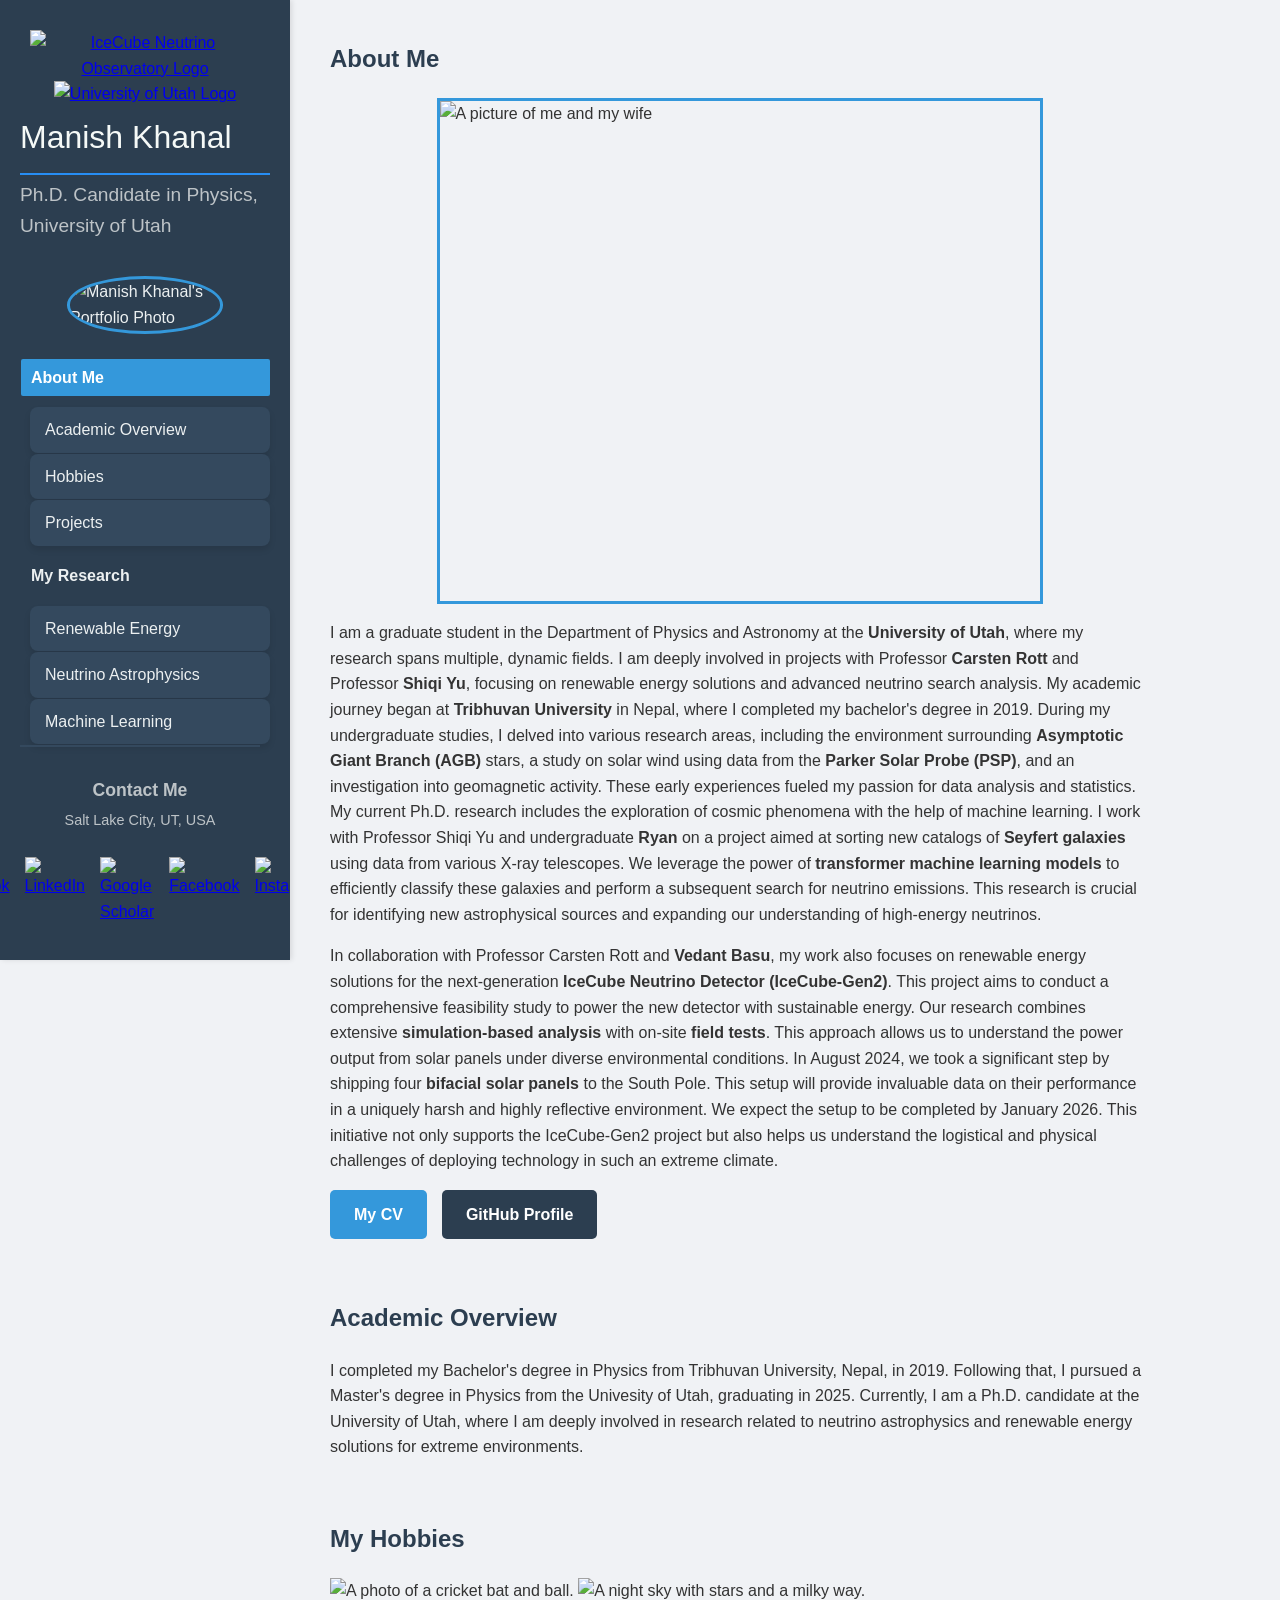
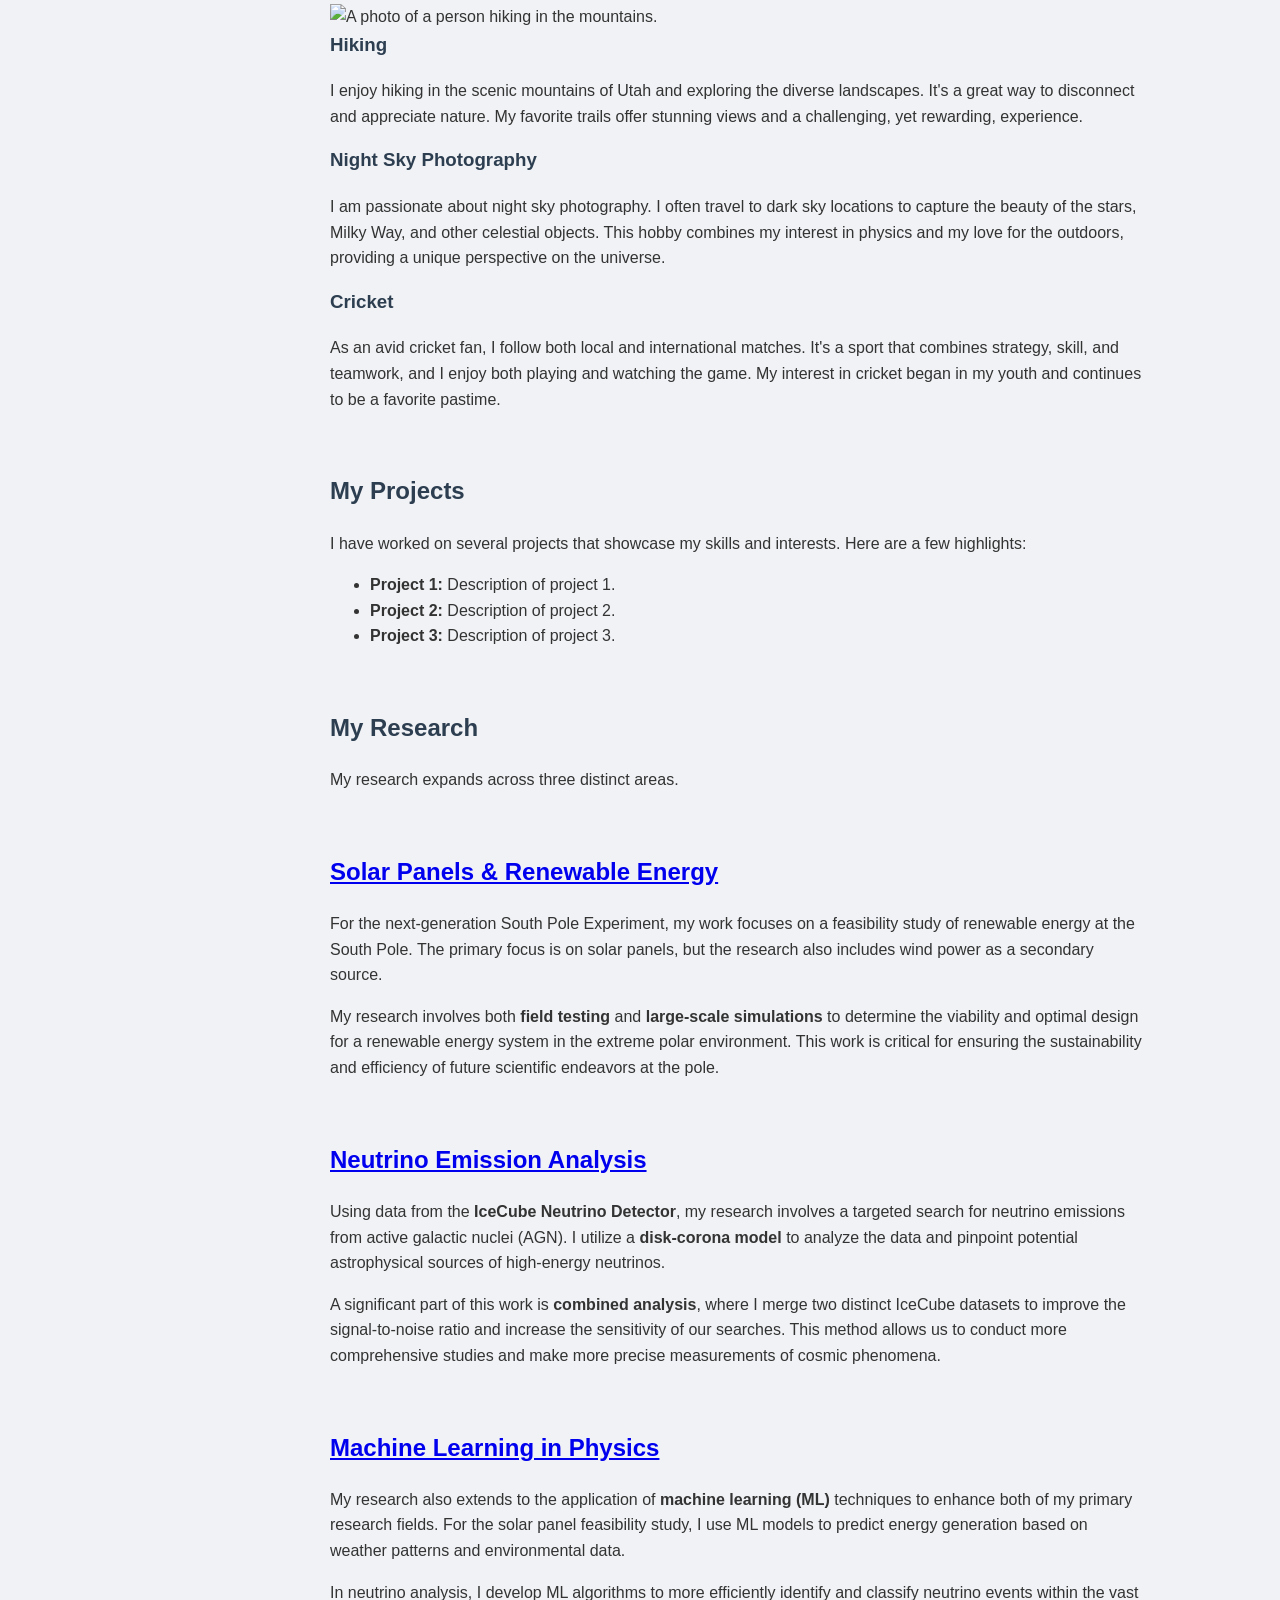
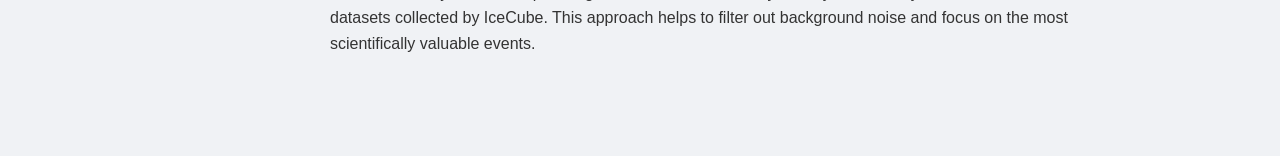
==== index.html @ 44b5decf "new changes with the layout" ====
<!DOCTYPE html>
<html lang="en">
<head>
    <meta charset="UTF-8">
    <meta name="viewport" content="width=device-width, initial-scale=1.0">
    <title>Manish Khanal Bio</title>
    <link rel="stylesheet" href="style.css">
</head>
<body>
    

    <!-- <div class="main-container"> -->
    <div class="main-container">


        <div class="nav-sidebar">
            <header class="logo-header">
                <a href="https://www.icecube.wisc.edu" target="_blank">
                    <img src="images/icecube_logo.jpg" alt="IceCube Neutrino Observatory Logo" class="logo">
                </a>
                <a href="https://physics.utah.edu" target="_blank">
                    <img src="images/uofu_logo.png" alt="University of Utah Logo" class="logo">
                </a>
            </header>
            <h1 class="nav-title">Manish Khanal</h1>

            <p class="nav-subtitle">Ph.D. Candidate in Physics, University of Utah</p>
            <img src="images/portfolio.jpeg" alt="Manish Khanal's Portfolio Photo" class="portfolio-photo">

            <a href="#about" class="nav-link">About Me</a>
            <ul class="nav-links-list">
                <li><a href="#academic-overview" class="sub-nav-link">Academic Overview</a></li>
                <li><a href="#hobbies" class="sub-nav-link">Hobbies</a></li>
                <li><a href="#projects" class="sub-nav-link">Projects</a></li>
            </ul>
            <a href="#research" class="nav-link">My Research</a>
        
            <ul class="nav-links-list">
                <li><a href="#solar-panels" class="sub-nav-link">Renewable Energy</a></li>
                <li><a href="#neutrino-analysis" class="sub-nav-link">Neutrino Astrophysics</a></li>
                <li><a href="#machine-learning" class="sub-nav-link">Machine Learning</a></li>
            </ul>
        
            <div class="contact-section">
                <h4>Contact Me</h4>
                <p class ="location-text"> Salt Lake City, UT, USA</p>
                <div class="contact-logos">
                    <a href="mailto:manish.khanal@utah.edu" target="_blank"><img src="images/outlook.png" alt="Outlook"></a>
                    <a href="https://www.linkedin.com/in/manish-khanal-b18b06b3/" target="_blank"><img src="images/linkedin.png" alt="LinkedIn"></a>
                    <a href="https://scholar.google.com/citations?user=y7E-qp8AAAAJ&hl=en&oi=ao" target="_blank"><img src="images/google_scholar.png" alt="Google Scholar"></a>
                    <a href="https://www.facebook.com/khanal.manish13" target="_blank"><img src="images/facebook.png" alt="Facebook"></a>
                    <a href="https://www.instagram.com/khanal_manish/" target="_blank"><img src="images/instagram.png" alt="Instagram"></a>
                </div>
            </div>
        </div>
        <div class="content-area">

            <section id="about" class="content-section">
                <h2>About Me</h2>
                <div class="about-me-content">
                    <img src="images/us.jpg" alt="A picture of me and my wife" class="profile-pic">
                    <div class="about-text">
                        <div class="about-text">
                            <p>I am a graduate student in the Department of Physics and Astronomy at the <strong>University of Utah</strong>, 
                                where my research spans multiple, dynamic fields. I am deeply involved in projects with Professor <strong>Carsten Rott</strong> and 
                                Professor <strong>Shiqi Yu</strong>, focusing on renewable energy solutions and advanced neutrino search analysis. My academic journey 
                                began at <strong>Tribhuvan University</strong> in Nepal, where I completed my bachelor's degree in 2019. During my undergraduate studies, 
                                I delved into various research areas, including the environment surrounding <strong>Asymptotic Giant Branch (AGB)</strong> stars, a study 
                                on solar wind using data from the <strong>Parker Solar Probe (PSP)</strong>, and an investigation into geomagnetic activity. 
                                These early experiences fueled my passion for data analysis and statistics. My current Ph.D. research includes the exploration of cosmic 
                                phenomena with the help of machine learning. I work with Professor Shiqi Yu and undergraduate <strong>Ryan</strong> on a project aimed 
                                at sorting new catalogs of <strong>Seyfert galaxies</strong> using data from various X-ray telescopes. We leverage the power of <strong>transformer 
                                machine learning models</strong> to efficiently classify these galaxies and perform a subsequent search for neutrino emissions. This research is crucial 
                                for identifying new astrophysical sources and expanding our understanding of high-energy neutrinos.</p>
                            <p>In collaboration with Professor Carsten Rott and <strong>Vedant Basu</strong>, my work also focuses on renewable energy solutions for the next-generation 
                                <strong>IceCube Neutrino Detector (IceCube-Gen2)</strong>. This project aims to conduct a comprehensive feasibility study to power the new detector with 
                                sustainable energy. Our research combines extensive <strong>simulation-based analysis</strong> with on-site <strong>field tests</strong>. This approach 
                                allows us to understand the power output from solar panels under diverse environmental conditions. In August 2024, we took a significant step by shipping 
                                four <strong>bifacial solar panels</strong> to the South Pole. This setup will provide invaluable data on their performance in a uniquely harsh and highly 
                                reflective environment. We expect the setup to be completed by January 2026. This initiative not only supports the IceCube-Gen2 project but also helps us 
                                understand the logistical and physical challenges of deploying technology in such an extreme climate.</p>
                        <div class="about-links">
                            <a href="documents/cv.pdf" target="_blank" class="cv-link"> My CV</a>
                            <a href="https://github.com/Manish-Khanalv1" class="github-link">GitHub Profile</a>
                        </div>
                    </div>
                </div>

            
            </section>
            
            <section id="academic-overview" class="content-section">
                <h2>Academic Overview</h2>
                <p>I completed my Bachelor's degree in Physics from Tribhuvan University, Nepal, in 2019. 
                    Following that, I pursued a Master's degree in Physics from the Univesity of Utah, graduating in 2025. 
                    Currently, I am a Ph.D. candidate at the University of Utah, where I am deeply involved in research related 
                    to neutrino astrophysics and renewable energy solutions for extreme environments.</p>
            </section>
            <section id="hobbies" class="content-section">
                <h2>My Hobbies</h2>
                <div class="research-gallery">
                    <img src="images/cricket.jpeg" alt="A photo of a cricket bat and ball." class="gallery-photo">
                    <img src="images/nightsky.jpeg" alt="A night sky with stars and a milky way." class="gallery-photo">
                    <img src="images/hiking.jpeg" alt="A photo of a person hiking in the mountains." class="gallery-photo">
                </div>
                
                <h3>Hiking</h3>
                <p>I enjoy hiking in the scenic mountains of Utah and exploring the diverse landscapes. It's a great way to disconnect and appreciate nature. My favorite trails offer stunning views and a challenging, yet rewarding, experience.</p>
                
                <h3>Night Sky Photography</h3>
                <p>I am passionate about night sky photography. I often travel to dark sky locations to capture the beauty of the stars, Milky Way, and other celestial objects. This hobby combines my interest in physics and my love for the outdoors, providing a unique perspective on the universe.</p>
                
                <h3>Cricket</h3>
                <p>As an avid cricket fan, I follow both local and international matches. It's a sport that combines strategy, skill, and teamwork, and I enjoy both playing and watching the game. My interest in cricket began in my youth and continues to be a favorite pastime.</p>
            </section>
            
            <section id="projects" class="content-section">
                <h2>My Projects</h2>
                <p>I have worked on several projects that showcase my skills and interests. Here are a few highlights:</p>
                <ul>
                    <li><strong>Project 1:</strong> Description of project 1.</li>
                    <li><strong>Project 2:</strong> Description of project 2.</li>
                    <li><strong>Project 3:</strong> Description of project 3.</li>
                </ul>
            </section>
            
            <section id="research" class="content-section">
                <h2>My Research</h2>
                <p>My research expands across three distinct areas.</p>
            </section>

            <section id="solar-panels" class="content-section">
                <h2><a href="solar_panels.html#solar-panels">Solar Panels & Renewable Energy</a></h2>
                <p>For the next-generation South Pole Experiment, my work focuses on a feasibility study of renewable energy at the South Pole. 
                   The primary focus is on solar panels, but the research also includes wind power as a secondary source.</p>
                <p>My research involves both <strong>field testing</strong> and <strong>large-scale simulations</strong> to determine the viability 
                    and optimal design for a renewable energy system in the extreme polar environment. This work is critical for 
                    ensuring the sustainability and efficiency of future scientific endeavors at the pole.</p>
            </section>

            <section id="neutrino-analysis" class="content-section">
                <h2><a href="neutrino_emission.html#neutrino-analysis">Neutrino Emission Analysis</a></h2>
                <p>Using data from the <strong>IceCube Neutrino Detector</strong>, my research involves a targeted search for neutrino emissions 
                    from active galactic nuclei (AGN). I utilize a <strong>disk-corona model</strong> to analyze the data and pinpoint potential astrophysical 
                    sources of high-energy neutrinos.</p>
                <p>A significant part of this work is <strong>combined analysis</strong>, where I merge two distinct IceCube datasets to improve the signal-to-noise 
                    ratio and increase the sensitivity of our searches. This method allows us to conduct more comprehensive studies and make more precise 
                    measurements of cosmic phenomena.</p>
            </section>

            <section id="machine-learning" class="content-section">
                <h2><a href="machine_learning.html#machine-learning">Machine Learning in Physics</a></h2>
                <p>My research also extends to the application of <strong>machine learning (ML)</strong> techniques to enhance both of my primary research fields. 
                    For the solar panel feasibility study, I use ML models to predict energy generation based on weather patterns and environmental data.</p>
                <p>In neutrino analysis, I develop ML algorithms to more efficiently identify and classify neutrino events within the vast datasets collected by IceCube. 
                    This approach helps to filter out background noise and focus on the most scientifically valuable events.</p>
            </section>
            
        </div>
    </div>

    <script src="script.js"></script>

</body>
</html>
---- style.css ----
body {
    font-family: 'Segoe UI', Tahoma, Geneva, Verdana, sans-serif;
    margin: 0;
    background-color: #f0f2f5; /* A light grey background */
    color: #333;
    line-height: 1.6;
}

/* Main Container for the Flexbox Layout */
.main-container {
    display: flex;
    min-height: 100vh;
}

/* Left Navigation Sidebar */
.nav-sidebar {
    width: 250px;
    background-color: #2c3e50;
    color: #ecf0f1;
    padding: 30px 20px;
    box-shadow: 2px 0 5px rgba(0, 0, 0, 0.1);
    display: flex;
    flex-direction: column;
    position: fixed;
    height: 100vh;
    z-index: 100;
    overflow-y: auto;
}

.nav-title {
    font-size: 2em;
    font-weight: 300;
    margin-bottom: 5px;
    color:#f5f9f7;
    border-bottom: 2px solid #278ef5;
    padding-bottom: 10px;
}

.nav-subtitle {
    font-size: 1.2em;
    font-weight: 300;
    color: #bdc3c7;
    margin-top: 0;
    margin-bottom: 20px;
}

.nav-link, .sub-nav-link {
    color: #ecf0f1;
    text-decoration: none;
    padding: 6px 10px;
    margin-bottom: 0px;
    border-radius: 2px;
    transition: background-color 0.3s ease, color 0.3s ease;
    /* font-size:1.5em; */
}

.nav-link:hover, .sub-nav-link:hover {
    background-color: #34495e;
}

.nav-link {
    font-size: 1em;
    padding:6px 10px;
    margin-top: 10px;
    margin-left:1px;
    font-weight: bold;
}

.sub-nav-link {
    margin-top: 1px;
    margin-left: 10px;
    padding: 6px 10px;
    font-size: 0.9em;
}

/* Main Content Area */
.content-area {
    margin-left: 290px; /* Aligned with sidebar width (250px + 40px padding) */
    flex-grow: 1;
    padding: 40px;
    box-sizing: border-box;
}

/* Sections Styling */
.content-section {
    width: 90%;    margin-bottom: 60px; /* added spacing between sections */}

.hidden {
    display: none;
}

.active {
    display: block;
}

/* Specific Element Styling */
h1, h2, h3 {
    color: #2c3e50;
    margin-top: 0;
}

p {
    margin-bottom: 1em;
}

.back-to-research {
    display: inline-block;
    margin-bottom: 20px;
    color: #3498db;
    text-decoration: none;
    font-weight: bold;
}

.back-to-research:hover {
    color: #2980b9;
}

/* New styling for the research links list */
.nav-links-list {
    list-style-type: none; /* Removes bullet points */
    padding: 0;
    margin: 10px 0 0 0;
}

.nav-links-list li {
    margin-bottom: 1px;
}

.nav-links-list li a {
    display: block; /* Makes the entire link a clickable block */
    background-color: #34495e;
    color: #ecf0f1;
    text-decoration: none;
    padding: 10px 15px;
    border-radius: 8px;
    font-size: 1em; /* Increased font size */
    transition: transform 0.3s ease, background-color 0.3s ease;
    box-shadow: 0 4px 6px rgba(0, 0, 0, 0.1);
}

.nav-links-list li a:hover {
    background-color: #3498db;
    transform: translateY(-3px); /* Subtle animation on hover */
    box-shadow: 0 6px 12px rgba(0, 0, 0, 0.15);
}

/* Styling for the About Me links container */
.about-links {
    margin-top: 10px;
    display: flex;
    gap: 15px; /* Adds space between the buttons */
}

/* Base styling for the buttons */
.cv-link,
.github-link {
    display: inline-block;
    padding: 12px 24px;
    text-decoration: none;
    font-weight: bold;
    border-radius: 5px;
    transition: background-color 0.3s ease, transform 0.3s ease;
}

/* Specific button colors and hover effects */
.cv-link {
    background-color: #3498db; /* A nice blue color */
    color: #fff;
}

.cv-link:hover {
    background-color: #2980b9;
    transform: translateY(-2px);
}

.github-link {
    background-color: #2c3e50; /* A dark grey color */
    color: #fff;
}

.github-link:hover {
    background-color: #34495e;
    transform: translateY(-2px);
}

/* Styling for the header with logos */
/* New styling for the logo header inside the sidebar */
.logo-header {
    text-align: center;
    padding-bottom: 5px;

}

.logo {
    height: 38px; /* A smaller height to fit the sidebar */
    width: auto; /* Maintain aspect ratio */
    margin: 0 10px; /* Adjust spacing between logos */
}

/* Styling for the contact section in the sidebar */
.contact-section {
    margin-top: auto;
    padding-top: 5px;
    border-top: 2px solid #34495e;
    width: 96%; /* Ensure the section takes full width of its parent */
    box-sizing: border-box; /* To prevent padding from overflowing the width */
}

.contact-section h4 {
    color: #bdc3c7;
    text-align: center;
    margin-bottom: 35px;
    font-size: 1.1em;
}

.contact-logos {
    display: flex;
    justify-content: center; /* Center the logos horizontally */
    gap: 15px;
    width: 100%; /* Explicitly set this to ensure centering works */
    margin-bottom: 25px;
}

.contact-logos img {
    height: 45px;
    width: auto;
    margin-bottom: 20px;
    transition: transform 0.2s ease;
}

.contact-logos img:hover {
    transform: scale(1.1);
}

.site-footer {
    padding: 30px;
    text-align: center;
}

.site-footer .contact-logos {
    display: flex;
    justify-content: center;
    gap: 25px;
}

.location-text {
    color: #bdc3c7; /* A light grey color */
    text-align: center;
    font-size: 0.9em;
    margin-top: -30px; /* Adjust as needed */
    margin-bottom: 25px;
}

.portfolio-photo {
    width: 150px;
    height: 150px;
    border-radius: 50%; /* Makes the image a perfect circle */
    object-fit: cover; /* Ensures the image fills the space without distortion */
    border: 3px solid #3498db;
    margin-top: 15px;
    margin-bottom: 15px;
    display: block; /* Centers the image on its own line */
    margin-left: auto;
    margin-right: auto;
}

.profile-pic {
    width: 600px;
    height: 500px;
    /* border-radius: 50%; Makes the image a perfect circle */
    object-fit: cover; /* Ensures the image fills the space without distortion */
    border: 3px solid #3498db;
    margin-top: 15px;
    margin-bottom: 15px;
    display: block; /* Centers the image on its own line */
    margin-left: auto;
    margin-right: auto;
}
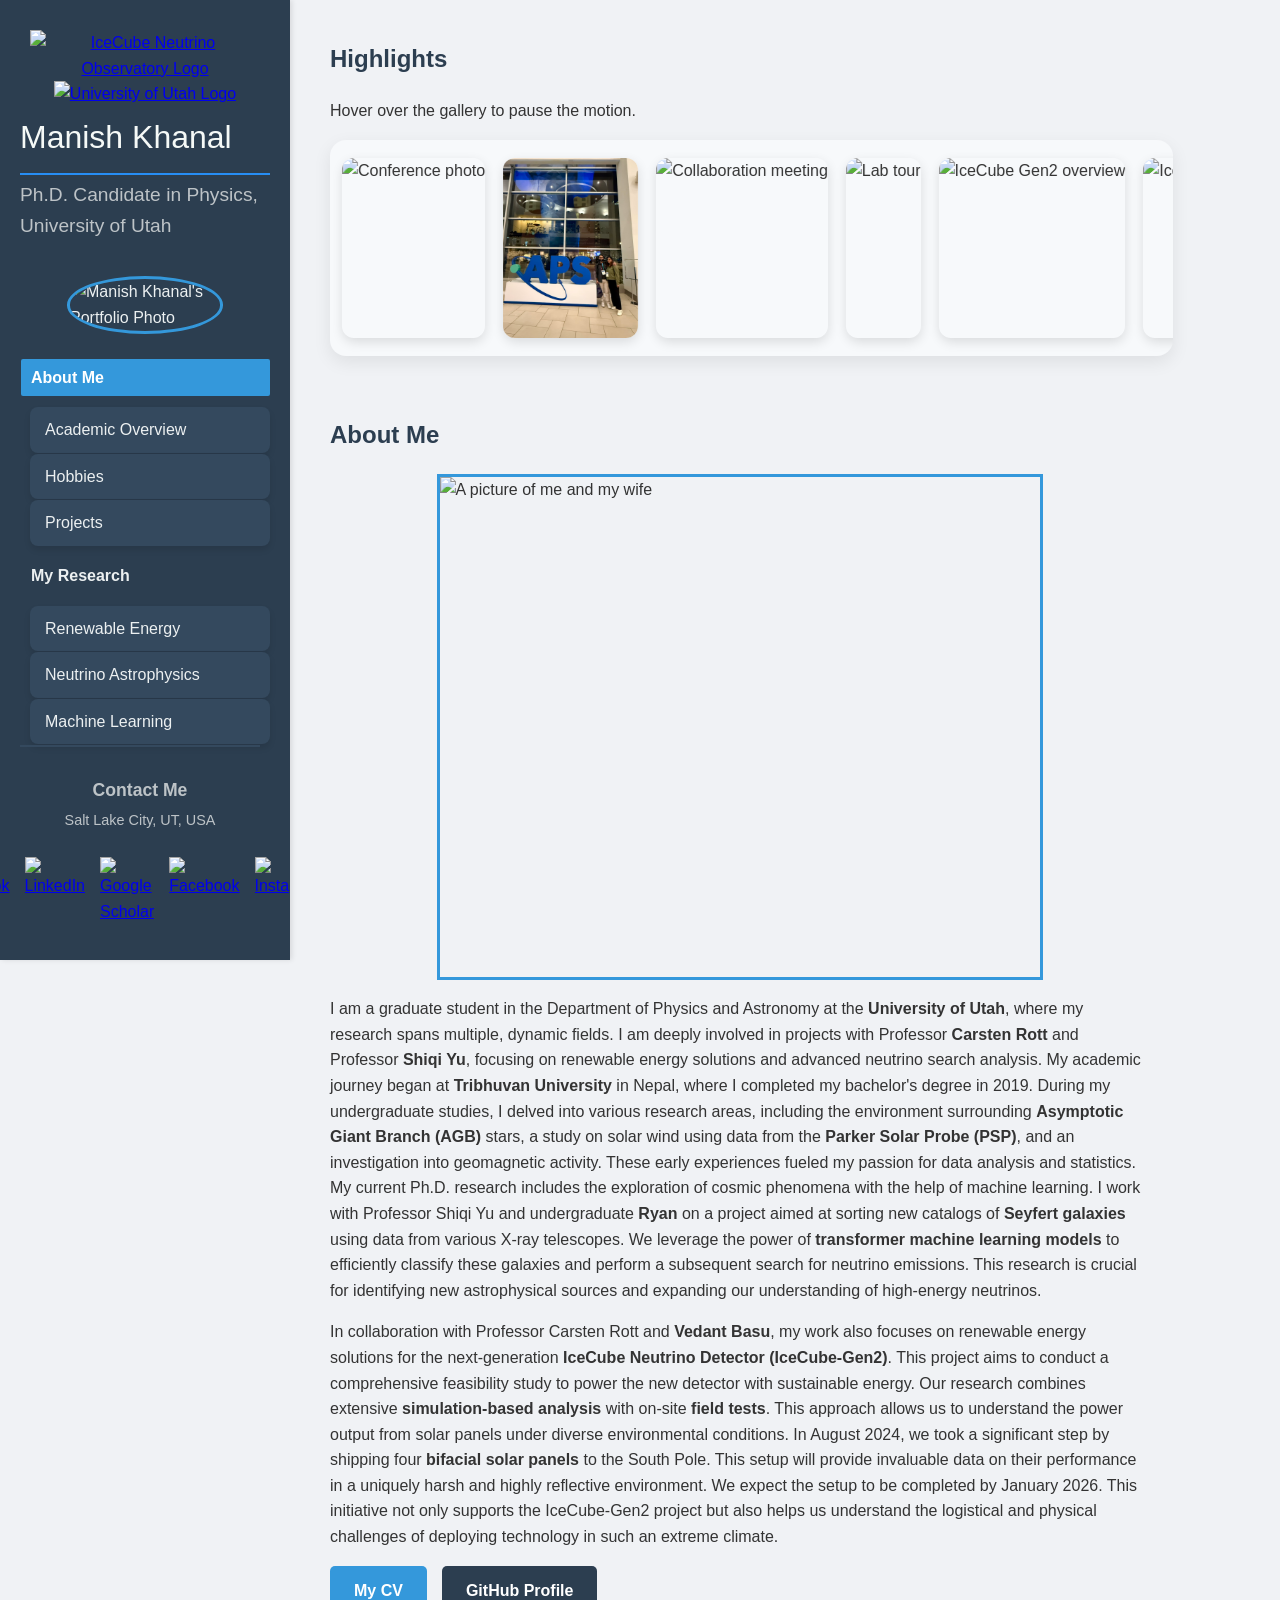
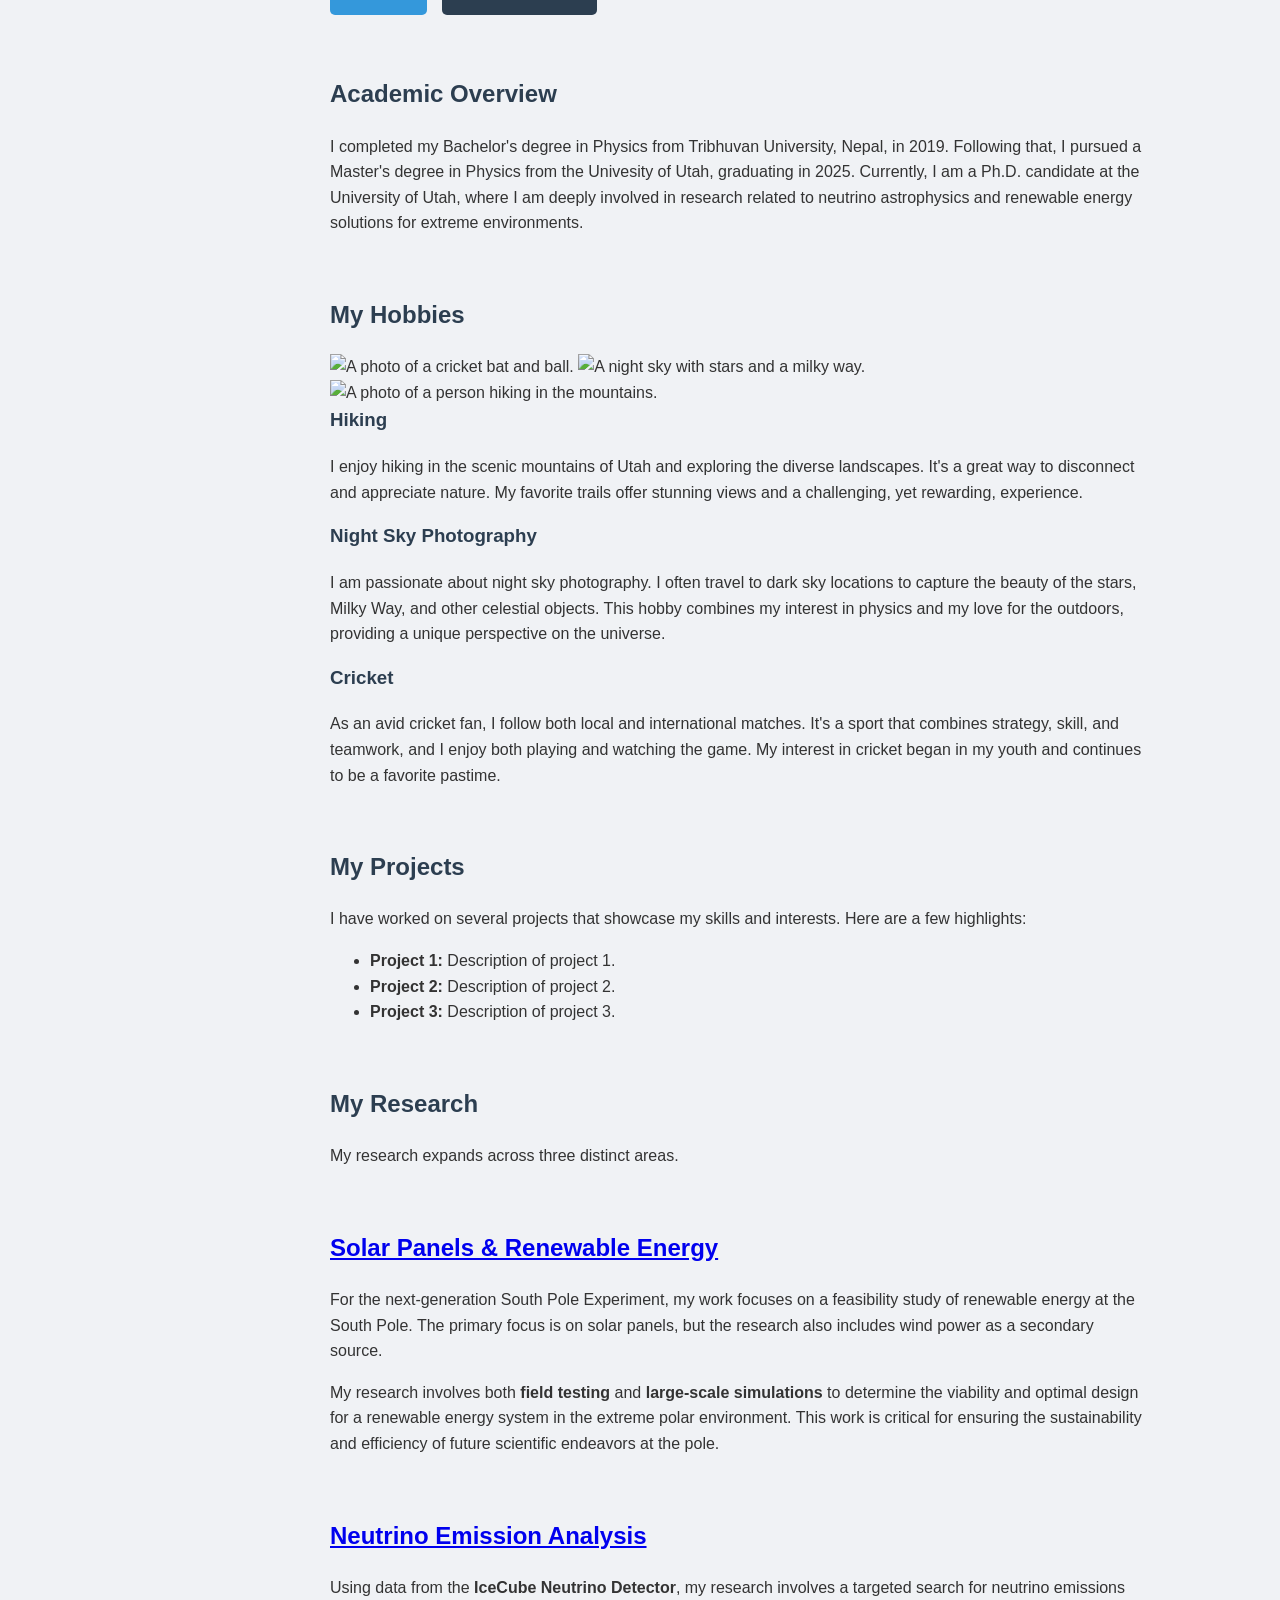
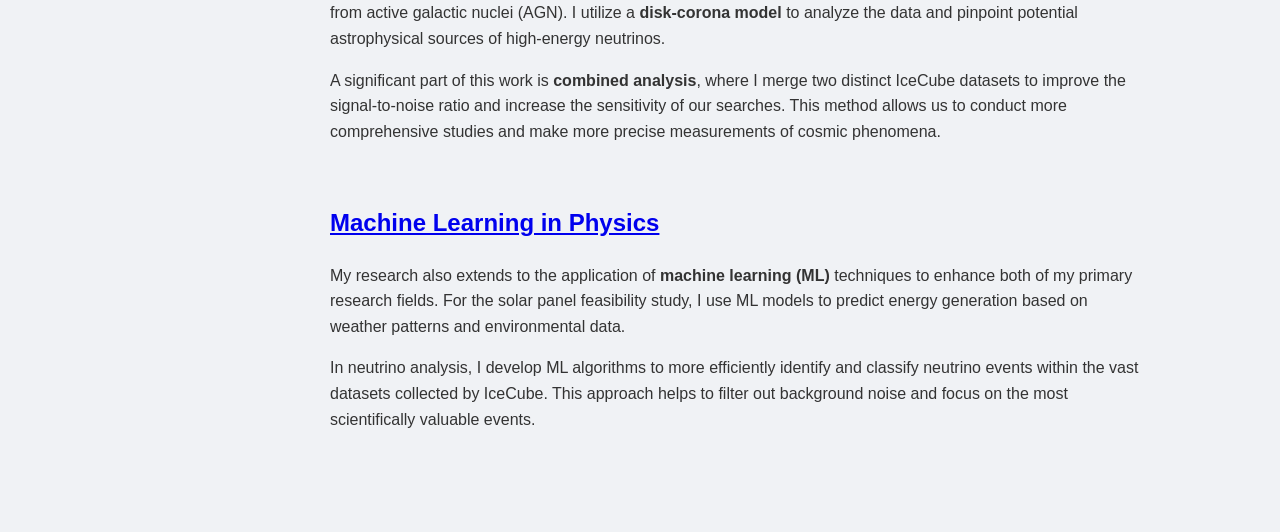
==== commit 72417698: "few layout change" ====
--- a/index.html
+++ b/index.html
@@ -54,6 +54,36 @@
             </div>
         </div>
         <div class="content-area">
+
+            <section id="gallery" class="content-section">
+                <h2>Highlights</h2>
+                <p>Hover over the gallery to pause the motion.</p>
+                <div class="image-carousel" aria-label="Photo highlights carousel">
+                    <div class="image-track">
+                        <img src="images/PCS_2025_low_res-0756.jpg" alt="Conference photo">
+                        <img src="images/aps_denver.jpeg" alt="APS Denver meeting">
+                        <img src="images/coll_meet.jpg" alt="Collaboration meeting">
+                        <img src="images/labtour.jpg" alt="Lab tour">
+                        <img src="images/icecube_gen2.png" alt="IceCube Gen2 overview">
+                        <img src="images/icecube_signature.jpg" alt="IceCube signature">
+                        <img src="images/uofu_physics.jpg" alt="University of Utah Physics">
+                        <img src="images/saltflat_test1.jpeg" alt="Salt flats test">
+                        <img src="images/saltflat_test2.jpeg" alt="Salt flats equipment">
+                        <img src="images/hiking_2.jpeg" alt="Hiking in Utah">
+                        
+                        <img src="images/PCS_2025_low_res-0756.jpg" alt="Conference photo">
+                        <img src="images/aps_denver.jpeg" alt="APS Denver meeting">
+                        <img src="images/coll_meet.jpg" alt="Collaboration meeting">
+                        <img src="images/labtour.jpg" alt="Lab tour">
+                        <img src="images/icecube_gen2.png" alt="IceCube Gen2 overview">
+                        <img src="images/icecube_signature.jpg" alt="IceCube signature">
+                        <img src="images/uofu_physics.jpg" alt="University of Utah Physics">
+                        <img src="images/saltflat_test1.jpeg" alt="Salt flats test">
+                        <img src="images/saltflat_test2.jpeg" alt="Salt flats equipment">
+                        <img src="images/hiking_2.jpeg" alt="Hiking in Utah">
+                    </div>
+                </div>
+            </section>
 
             <section id="about" class="content-section">
                 <h2>About Me</h2>
--- a/style.css
+++ b/style.css
@@ -79,11 +79,63 @@
     flex-grow: 1;
     padding: 40px;
     box-sizing: border-box;
+    overflow-x: hidden;
 }
 
 /* Sections Styling */
 .content-section {
     width: 90%;    margin-bottom: 60px; /* added spacing between sections */}
+
+/* Image carousel on landing page */
+.image-carousel {
+    width: 100%;
+    max-width: 100%;
+    overflow: hidden;
+    border-radius: 16px;
+    background: #f7f9fb;
+    padding: 18px 12px;
+    box-shadow: 0 6px 18px rgba(0, 0, 0, 0.08);
+}
+
+.image-track {
+    display: flex;
+    gap: 18px;
+    width: max-content;
+    animation: carousel-scroll 100s linear infinite;
+    will-change: transform;
+}
+
+.image-carousel:hover .image-track {
+    animation-play-state: paused;
+}
+
+.image-track img {
+    height: 180px;
+    width: auto;
+    border-radius: 12px;
+    object-fit: cover;
+    box-shadow: 0 4px 12px rgba(0, 0, 0, 0.12);
+    transition: transform 0.2s ease;
+}
+
+.image-track img:hover {
+    transform: scale(1.03);
+}
+
+@keyframes carousel-scroll {
+    from {
+        transform: translateX(0);
+    }
+    to {
+        transform: translateX(-50%);
+    }
+}
+
+@media (max-width: 900px) {
+    .image-track img {
+        height: 140px;
+    }
+}
 
 .hidden {
     display: none;
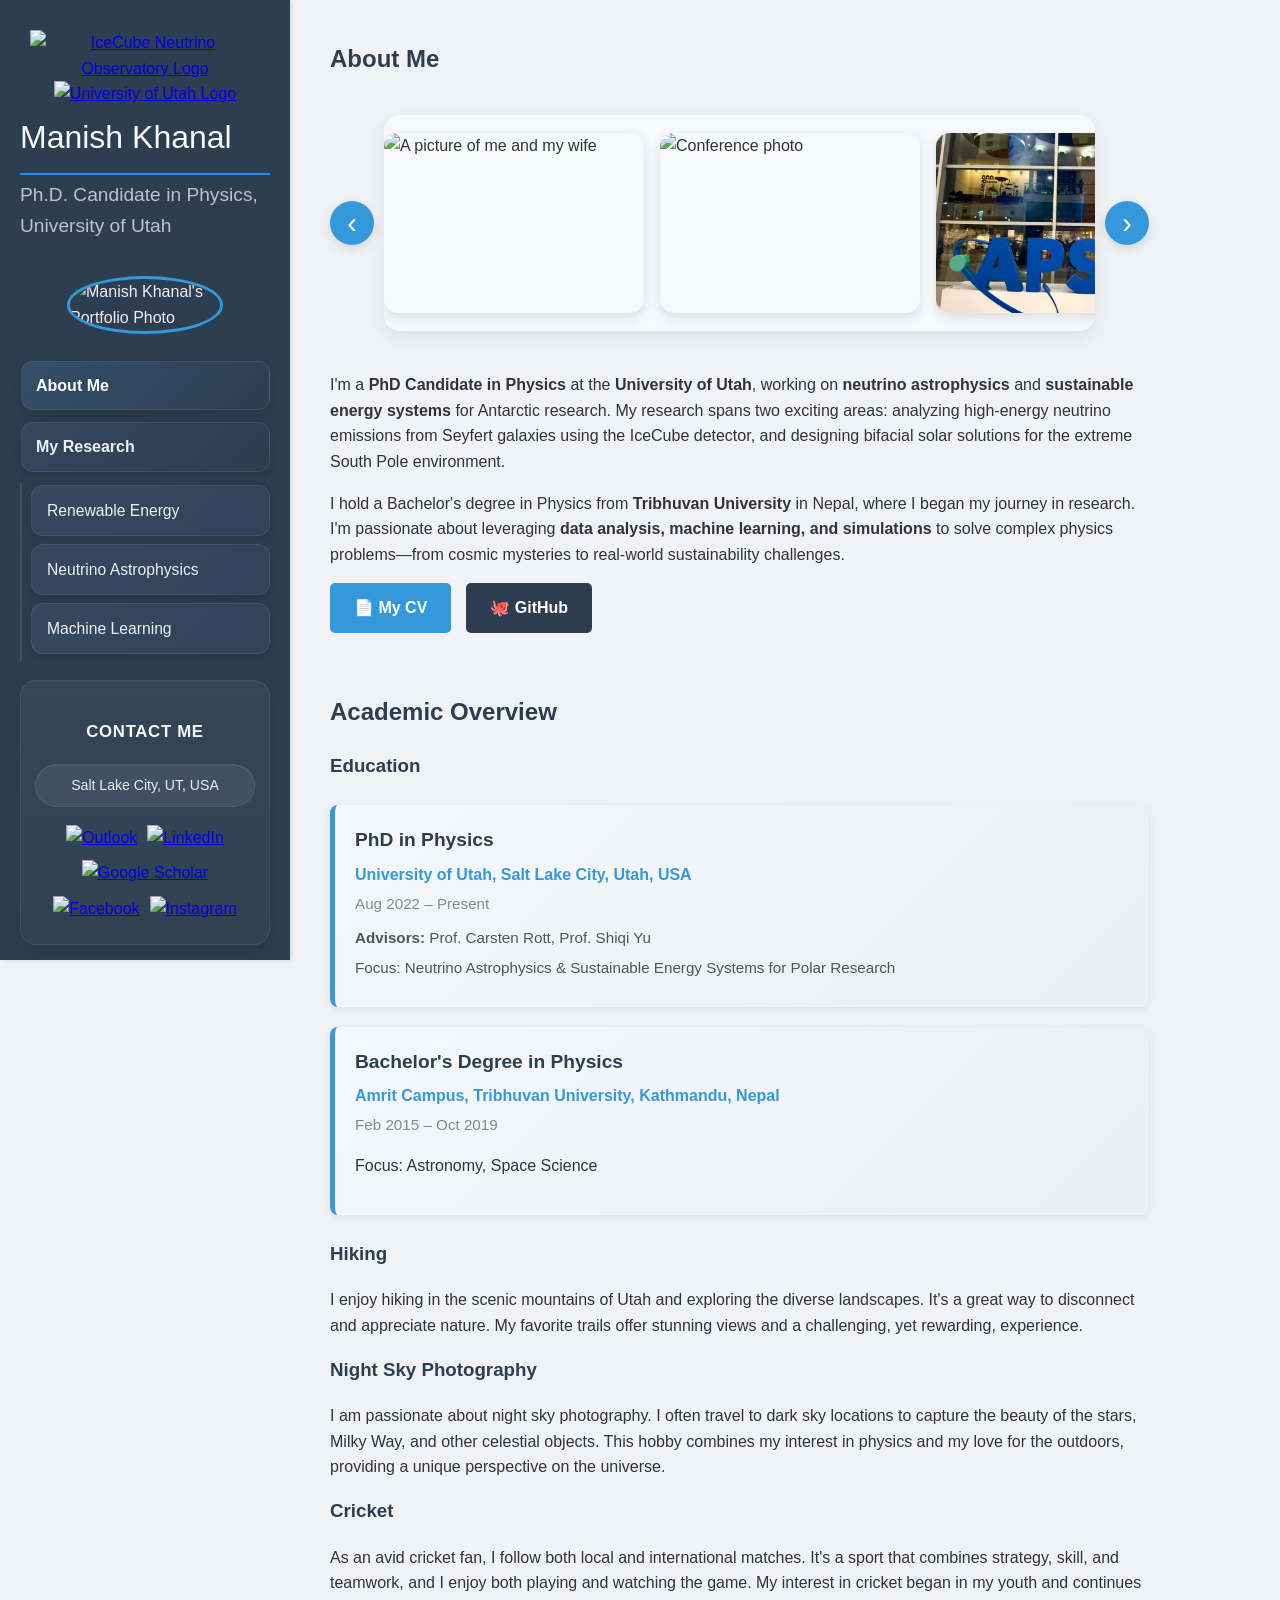
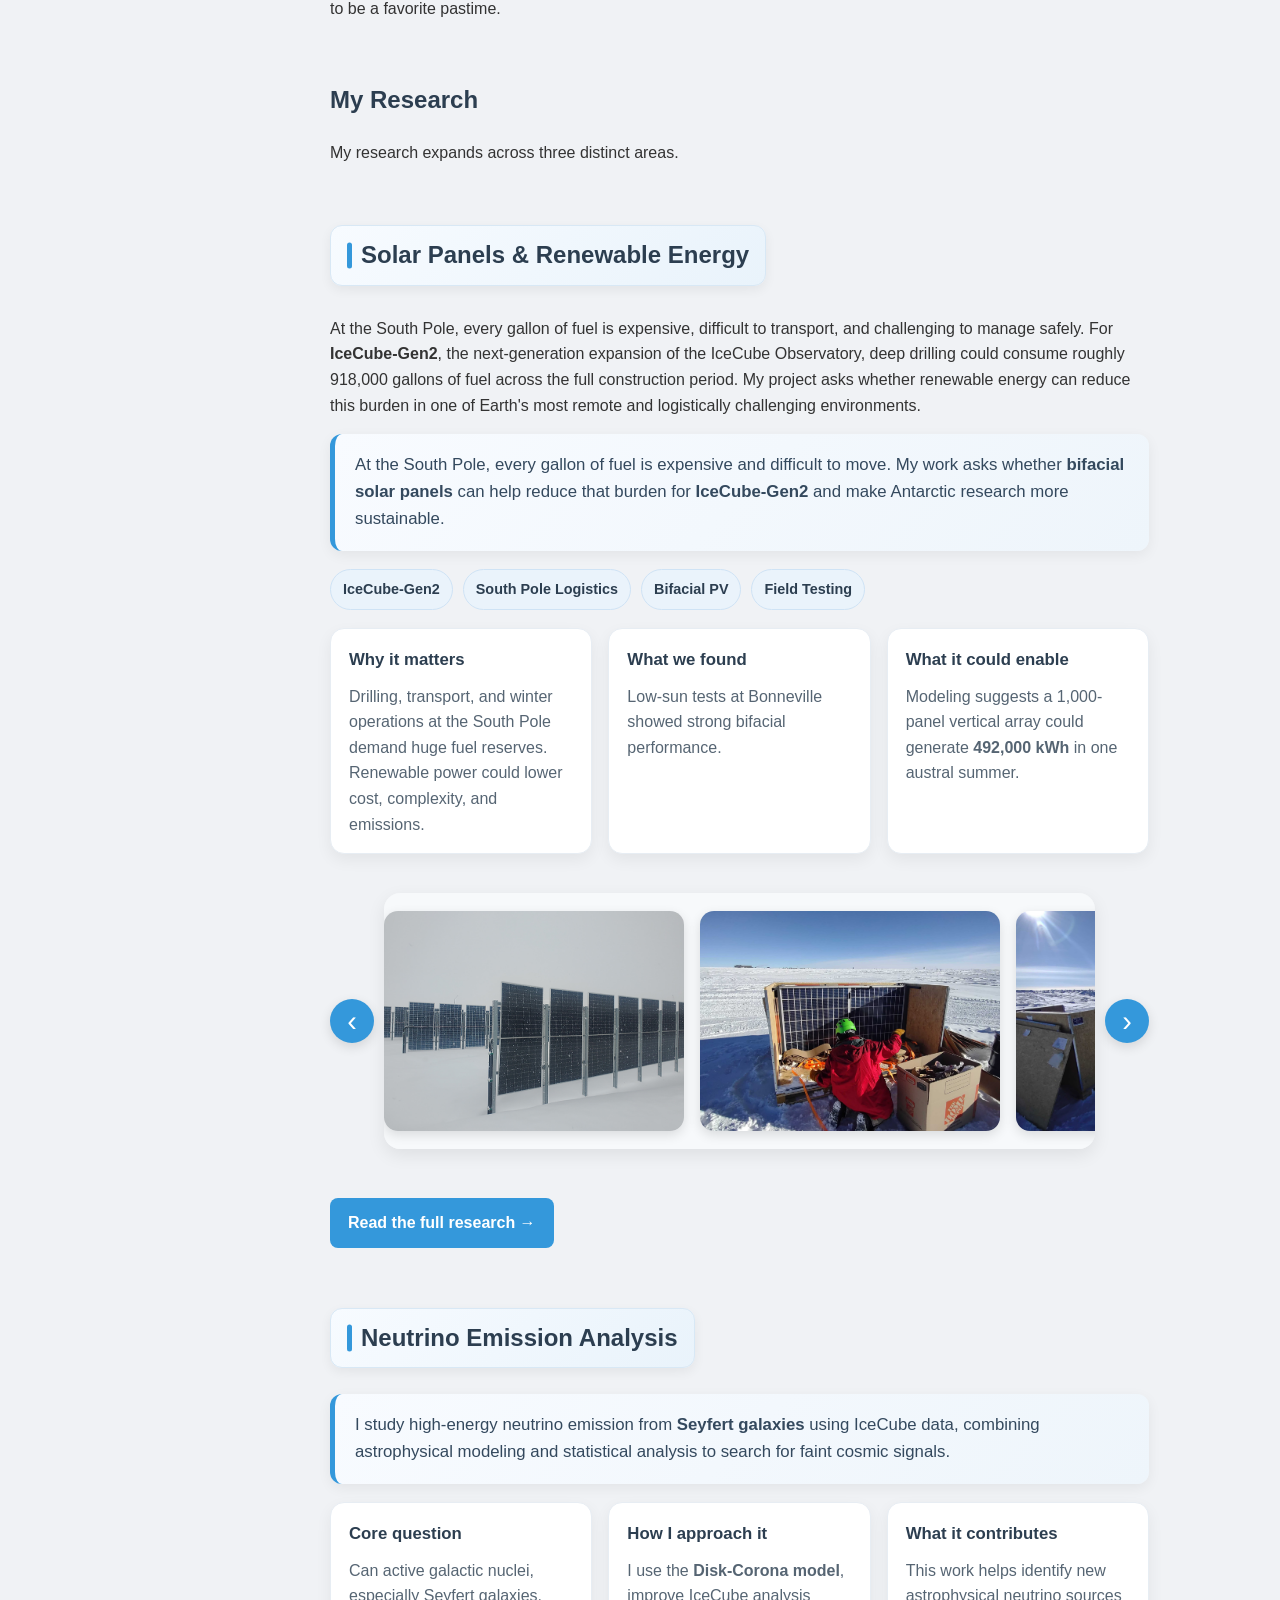
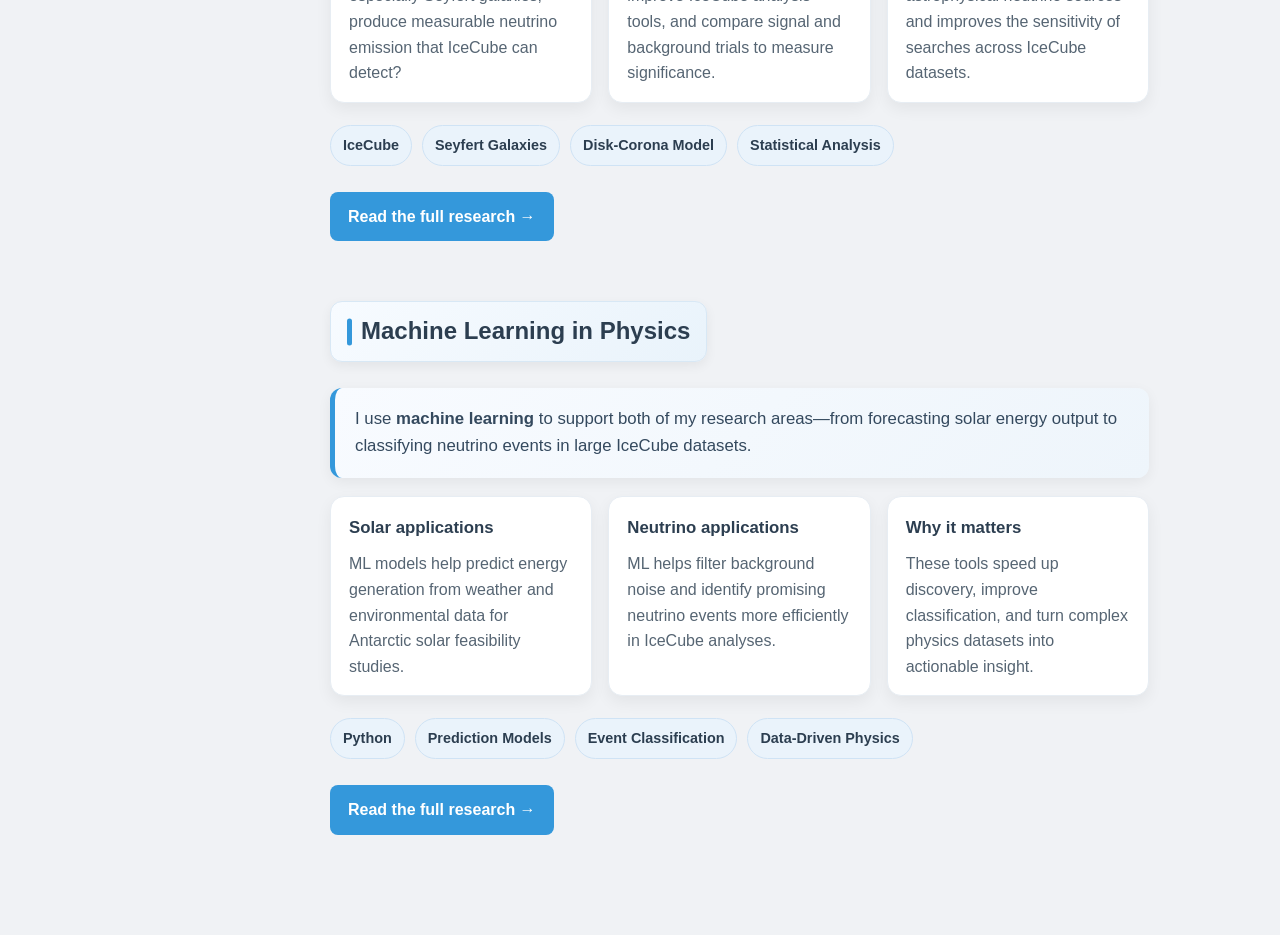
==== commit 6d331bab: "layout changes, new images, solar panels content" ====
--- a/index.html
+++ b/index.html
@@ -28,11 +28,6 @@
             <img src="images/portfolio.jpeg" alt="Manish Khanal's Portfolio Photo" class="portfolio-photo">
 
             <a href="#about" class="nav-link">About Me</a>
-            <ul class="nav-links-list">
-                <li><a href="#academic-overview" class="sub-nav-link">Academic Overview</a></li>
-                <li><a href="#hobbies" class="sub-nav-link">Hobbies</a></li>
-                <li><a href="#projects" class="sub-nav-link">Projects</a></li>
-            </ul>
             <a href="#research" class="nav-link">My Research</a>
         
             <ul class="nav-links-list">
@@ -55,63 +50,34 @@
         </div>
         <div class="content-area">
 
-            <section id="gallery" class="content-section">
-                <h2>Highlights</h2>
-                <p>Hover over the gallery to pause the motion.</p>
-                <div class="image-carousel" aria-label="Photo highlights carousel">
-                    <div class="image-track">
-                        <img src="images/PCS_2025_low_res-0756.jpg" alt="Conference photo">
-                        <img src="images/aps_denver.jpeg" alt="APS Denver meeting">
-                        <img src="images/coll_meet.jpg" alt="Collaboration meeting">
-                        <img src="images/labtour.jpg" alt="Lab tour">
-                        <img src="images/icecube_gen2.png" alt="IceCube Gen2 overview">
-                        <img src="images/icecube_signature.jpg" alt="IceCube signature">
-                        <img src="images/uofu_physics.jpg" alt="University of Utah Physics">
-                        <img src="images/saltflat_test1.jpeg" alt="Salt flats test">
-                        <img src="images/saltflat_test2.jpeg" alt="Salt flats equipment">
-                        <img src="images/hiking_2.jpeg" alt="Hiking in Utah">
-                        
-                        <img src="images/PCS_2025_low_res-0756.jpg" alt="Conference photo">
-                        <img src="images/aps_denver.jpeg" alt="APS Denver meeting">
-                        <img src="images/coll_meet.jpg" alt="Collaboration meeting">
-                        <img src="images/labtour.jpg" alt="Lab tour">
-                        <img src="images/icecube_gen2.png" alt="IceCube Gen2 overview">
-                        <img src="images/icecube_signature.jpg" alt="IceCube signature">
-                        <img src="images/uofu_physics.jpg" alt="University of Utah Physics">
-                        <img src="images/saltflat_test1.jpeg" alt="Salt flats test">
-                        <img src="images/saltflat_test2.jpeg" alt="Salt flats equipment">
-                        <img src="images/hiking_2.jpeg" alt="Hiking in Utah">
-                    </div>
-                </div>
-            </section>
-
             <section id="about" class="content-section">
                 <h2>About Me</h2>
+                <div class="manual-slider manual-slider--compact" data-slider aria-label="Photo highlights slider">
+                    <button class="slider-button slider-button-prev" type="button" aria-label="Previous images">‹</button>
+                    <div class="slider-viewport">
+                        <div class="slider-track">
+                            <img src="images/us.jpg" alt="A picture of me and my wife">
+                            <img src="images/PCS_2025_low_res-0756.jpg" alt="Conference photo">
+                            <img src="images/aps_denver.jpeg" alt="APS Denver meeting">
+                            <img src="images/coll_meet.jpg" alt="Collaboration meeting">
+                            <img src="images/labtour.jpg" alt="Lab tour">
+                            <img src="images/icecube_gen2.png" alt="IceCube Gen2 overview">
+                            <img src="images/icecube_signature.jpg" alt="IceCube signature">
+                            <img src="images/uofu_physics.jpg" alt="University of Utah Physics">
+                            <img src="images/saltflat_test1.jpeg" alt="Salt flats test">
+                            <img src="images/saltflat_test2.jpeg" alt="Salt flats equipment">
+                            <img src="images/hiking_2.jpeg" alt="Hiking in Utah">
+                        </div>
+                    </div>
+                    <button class="slider-button slider-button-next" type="button" aria-label="Next images">›</button>
+                </div>
                 <div class="about-me-content">
-                    <img src="images/us.jpg" alt="A picture of me and my wife" class="profile-pic">
                     <div class="about-text">
-                        <div class="about-text">
-                            <p>I am a graduate student in the Department of Physics and Astronomy at the <strong>University of Utah</strong>, 
-                                where my research spans multiple, dynamic fields. I am deeply involved in projects with Professor <strong>Carsten Rott</strong> and 
-                                Professor <strong>Shiqi Yu</strong>, focusing on renewable energy solutions and advanced neutrino search analysis. My academic journey 
-                                began at <strong>Tribhuvan University</strong> in Nepal, where I completed my bachelor's degree in 2019. During my undergraduate studies, 
-                                I delved into various research areas, including the environment surrounding <strong>Asymptotic Giant Branch (AGB)</strong> stars, a study 
-                                on solar wind using data from the <strong>Parker Solar Probe (PSP)</strong>, and an investigation into geomagnetic activity. 
-                                These early experiences fueled my passion for data analysis and statistics. My current Ph.D. research includes the exploration of cosmic 
-                                phenomena with the help of machine learning. I work with Professor Shiqi Yu and undergraduate <strong>Ryan</strong> on a project aimed 
-                                at sorting new catalogs of <strong>Seyfert galaxies</strong> using data from various X-ray telescopes. We leverage the power of <strong>transformer 
-                                machine learning models</strong> to efficiently classify these galaxies and perform a subsequent search for neutrino emissions. This research is crucial 
-                                for identifying new astrophysical sources and expanding our understanding of high-energy neutrinos.</p>
-                            <p>In collaboration with Professor Carsten Rott and <strong>Vedant Basu</strong>, my work also focuses on renewable energy solutions for the next-generation 
-                                <strong>IceCube Neutrino Detector (IceCube-Gen2)</strong>. This project aims to conduct a comprehensive feasibility study to power the new detector with 
-                                sustainable energy. Our research combines extensive <strong>simulation-based analysis</strong> with on-site <strong>field tests</strong>. This approach 
-                                allows us to understand the power output from solar panels under diverse environmental conditions. In August 2024, we took a significant step by shipping 
-                                four <strong>bifacial solar panels</strong> to the South Pole. This setup will provide invaluable data on their performance in a uniquely harsh and highly 
-                                reflective environment. We expect the setup to be completed by January 2026. This initiative not only supports the IceCube-Gen2 project but also helps us 
-                                understand the logistical and physical challenges of deploying technology in such an extreme climate.</p>
+                        <p>I'm a <strong>PhD Candidate in Physics</strong> at the <strong>University of Utah</strong>, working on <strong>neutrino astrophysics</strong> and <strong>sustainable energy systems</strong> for Antarctic research. My research spans two exciting areas: analyzing high-energy neutrino emissions from Seyfert galaxies using the IceCube detector, and designing bifacial solar solutions for the extreme South Pole environment.</p>
+                        <p>I hold a Bachelor's degree in Physics from <strong>Tribhuvan University</strong> in Nepal, where I began my journey in research. I'm passionate about leveraging <strong>data analysis, machine learning, and simulations</strong> to solve complex physics problems—from cosmic mysteries to real-world sustainability challenges.</p>
                         <div class="about-links">
-                            <a href="documents/cv.pdf" target="_blank" class="cv-link"> My CV</a>
-                            <a href="https://github.com/Manish-Khanalv1" class="github-link">GitHub Profile</a>
+                            <a href="documents/cv.pdf" target="_blank" class="cv-link">📄 My CV</a>
+                            <a href="https://github.com/Manish-Khanalv1" class="github-link">🐙 GitHub</a>
                         </div>
                     </div>
                 </div>
@@ -121,10 +87,69 @@
             
             <section id="academic-overview" class="content-section">
                 <h2>Academic Overview</h2>
-                <p>I completed my Bachelor's degree in Physics from Tribhuvan University, Nepal, in 2019. 
-                    Following that, I pursued a Master's degree in Physics from the Univesity of Utah, graduating in 2025. 
-                    Currently, I am a Ph.D. candidate at the University of Utah, where I am deeply involved in research related 
-                    to neutrino astrophysics and renewable energy solutions for extreme environments.</p>
+                
+                <h3>Education</h3>
+                <div class="education-timeline">
+                    <div class="education-item">
+                        <div class="education-degree">PhD in Physics</div>
+                        <div class="education-institution">University of Utah, Salt Lake City, Utah, USA</div>
+                        <div class="education-period">Aug 2022 – Present</div>
+                        <div class="education-details">
+                            <p><strong>Advisors:</strong> Prof. Carsten Rott, Prof. Shiqi Yu</p>
+                            <p>Focus: Neutrino Astrophysics & Sustainable Energy Systems for Polar Research</p>
+                        </div>
+                    </div>
+                    
+                    <div class="education-item">
+                        <div class="education-degree">Bachelor's Degree in Physics</div>
+                        <div class="education-institution">Amrit Campus, Tribhuvan University, Kathmandu, Nepal</div>
+                        <div class="education-period">Feb 2015 – Oct 2019</div>
+                        <p> Focus: Astronomy, Space Science</p>
+                    </div>
+                </div>
+                <!--
+                <h3>Research Experience</h3>
+                
+                <div class="research-experience">
+                    <h4>High-Energy Neutrino Astrophysics</h4>
+                    <p><strong>University of Utah | May 2023 – Present</strong></p>
+                    <ul>
+                        <li>Incorporated the <strong>"Disk-Corona" model</strong> into IceCube analysis to search for neutrino emission from Seyfert Galaxies, improving signal detection methods</li>
+                        <li>Enhanced the <strong>csky Python package</strong> (the standard tool for IceCube analysis) by adding new features for advanced neutrino searches</li>
+                        <li>Performed statistical analysis using high-performance computing clusters to calculate the significance of neutrino excess, enabling breakthrough discoveries in high-energy astrophysics</li>
+                    </ul>
+
+                    <h4>Renewable Energy for Polar Environments</h4>
+                    <p><strong>University of Utah | May 2023 – Present</strong></p>
+                    <ul>
+                        <li>Led the design of an <strong>autonomous bifacial solar photovoltaic system</strong> optimized for extreme South Pole conditions</li>
+                        <li>Conducted large-scale feasibility assessment for the <strong>IceCube-Gen2 sustainability initiative</strong>, validating simulation models with in-situ field data to characterize long-term performance</li>
+                        <li>Created comprehensive technical documentation and standard operating procedures (SOPs); coordinated with the US Antarctic Program (USAP) for logistics management and deployment</li>
+                    </ul>
+
+                    <h4>Space Weather & Geomagnetism Research</h4>
+                    <p><strong>Tribhuvan University | Jan 2020 – Jun 2022</strong></p>
+                    <ul>
+                        <li>Analyzed in-situ solar wind data from <strong>Parker Solar Probe (PSP)</strong> during perihelion encounters (at 0.17 AU) and OMNI database to characterize solar wind parameters at varying distances from Earth</li>
+                        <li>Applied <strong>Continuous and Discrete Wavelet Transforms (CWT/DWT)</strong> to identify patterns and fluctuations in magnetic field data, providing insights into space weather dynamics</li>
+                    </ul>
+                </div>
+
+                <h3>Key Expertise</h3>
+                <div class="expertise-grid">
+                    <div class="expertise-item">
+                        <strong>Physics Domains</strong>
+                        <p>Neutrino Astrophysics, High-Energy Physics, Space Weather, Renewable Energy Systems</p>
+                    </div>
+                    <div class="expertise-item">
+                        <strong>Tools & Methods</strong>
+                        <p>Python, Statistical Analysis, Wavelet Transforms, High-Performance Computing, IceCube Analysis Framework (csky)</p>
+                    </div>
+                    <div class="expertise-item">
+                        <strong>Research Focus</strong>
+                        <p>Seyfert Galaxy Neutrino Searches, Solar Photovoltaic Systems, Antarctic Science Operations</p>
+                    </div>
+                </div>
             </section>
             <section id="hobbies" class="content-section">
                 <h2>My Hobbies</h2>
@@ -132,7 +157,7 @@
                     <img src="images/cricket.jpeg" alt="A photo of a cricket bat and ball." class="gallery-photo">
                     <img src="images/nightsky.jpeg" alt="A night sky with stars and a milky way." class="gallery-photo">
                     <img src="images/hiking.jpeg" alt="A photo of a person hiking in the mountains." class="gallery-photo">
-                </div>
+                </div> -->
                 
                 <h3>Hiking</h3>
                 <p>I enjoy hiking in the scenic mountains of Utah and exploring the diverse landscapes. It's a great way to disconnect and appreciate nature. My favorite trails offer stunning views and a challenging, yet rewarding, experience.</p>
@@ -144,7 +169,7 @@
                 <p>As an avid cricket fan, I follow both local and international matches. It's a sport that combines strategy, skill, and teamwork, and I enjoy both playing and watching the game. My interest in cricket began in my youth and continues to be a favorite pastime.</p>
             </section>
             
-            <section id="projects" class="content-section">
+            <!-- <section id="projects" class="content-section">
                 <h2>My Projects</h2>
                 <p>I have worked on several projects that showcase my skills and interests. Here are a few highlights:</p>
                 <ul>
@@ -152,7 +177,7 @@
                     <li><strong>Project 2:</strong> Description of project 2.</li>
                     <li><strong>Project 3:</strong> Description of project 3.</li>
                 </ul>
-            </section>
+            </section> -->
             
             <section id="research" class="content-section">
                 <h2>My Research</h2>
@@ -160,30 +185,129 @@
             </section>
 
             <section id="solar-panels" class="content-section">
-                <h2><a href="solar_panels.html#solar-panels">Solar Panels & Renewable Energy</a></h2>
-                <p>For the next-generation South Pole Experiment, my work focuses on a feasibility study of renewable energy at the South Pole. 
-                   The primary focus is on solar panels, but the research also includes wind power as a secondary source.</p>
-                <p>My research involves both <strong>field testing</strong> and <strong>large-scale simulations</strong> to determine the viability 
-                    and optimal design for a renewable energy system in the extreme polar environment. This work is critical for 
-                    ensuring the sustainability and efficiency of future scientific endeavors at the pole.</p>
+                <h2 class="research-section-heading"><a href="solar_panels.html#solar-panels">Solar Panels & Renewable Energy</a></h2>
+                <p>At the South Pole, every gallon of fuel is expensive, difficult to transport, and challenging to manage safely. For <strong>IceCube-Gen2</strong>, the next-generation 
+                    expansion of the IceCube Observatory, deep drilling could consume roughly 918,000 gallons of fuel across the full construction period. My project asks whether renewable energy 
+                    can reduce this burden in one of Earth's most remote and logistically challenging environments.</p>
+                <p class="research-summary">At the South Pole, every gallon of fuel is expensive and difficult to move. My work asks whether <strong>bifacial solar panels</strong> can help reduce that burden for <strong>IceCube-Gen2</strong> and make Antarctic research more sustainable.</p>
+
+                <div class="research-pill-row">
+                    <span class="research-pill">IceCube-Gen2</span>
+                    <span class="research-pill">South Pole Logistics</span>
+                    <span class="research-pill">Bifacial PV</span>
+                    <span class="research-pill">Field Testing</span>
+                </div>
+
+                <div class="research-card-grid">
+                    <div class="research-info-card">
+                        <h3>Why it matters</h3>
+                        <p>Drilling, transport, and winter operations at the South Pole demand huge fuel reserves. Renewable power could lower cost, complexity, and emissions.</p>
+                    </div>
+                    <div class="research-info-card">
+                        <h3>What we found</h3>
+                        <p>Low-sun tests at Bonneville showed strong bifacial performance. </p>
+                    </div>
+                    <div class="research-info-card">
+                        <h3>What it could enable</h3>
+                        <p>Modeling suggests a 1,000-panel vertical array could generate <strong>492,000 kWh</strong> in one austral summer.</p>
+                    </div>
+                </div>
+
+                <div class="manual-slider manual-slider--large" data-slider aria-label="Solar project photo slider">
+                    <button class="slider-button slider-button-prev" type="button" aria-label="Previous images">‹</button>
+                    <div class="slider-viewport">
+                        <div class="slider-track">
+                            <img src="solar_panels_docs/20240620-south-pole-solar.jpg" alt="South Pole solar testing setup">
+                            <img src="solar_panels_docs/1000058563.jpg" alt="Solar panel field photo 1">
+                            <img src="solar_panels_docs/1000058564.jpg" alt="Solar panel field photo 2">
+                            <img src="solar_panels_docs/1000058565.jpg" alt="Solar panel field photo 3">
+                            <img src="solar_panels_docs/1000058566.jpg" alt="Solar panel field photo 4">
+                            <img src="solar_panels_docs/1000058567.jpg" alt="Solar panel field photo 5">
+                            <img src="solar_panels_docs/P1090728.JPG" alt="Solar project photo 1">
+                            <img src="solar_panels_docs/P1090729.JPG" alt="Solar project photo 2">
+                            <img src="solar_panels_docs/P1090730.JPG" alt="Solar project photo 3">
+                            <img src="solar_panels_docs/P1090731.JPG" alt="Solar project photo 4">
+                            <img src="solar_panels_docs/24FA7354-F78D-491C-8638-F5E254BA7359_1_105_c.jpeg" alt="Solar project test image 1">
+                            <img src="solar_panels_docs/2D8BDB84-E9A2-4B8D-A502-A28ACE1B7EBE_1_105_c.jpeg" alt="Solar project test image 2">
+                            <img src="solar_panels_docs/399B684F-89E3-4423-8A3B-31AC8F06728A_4_5005_c.jpeg" alt="Solar project test image 3">
+                            <img src="solar_panels_docs/44E47FA7-392D-4B84-9A41-20FDA6FB34F1_4_5005_c.jpeg" alt="Solar project test image 4">
+                            <img src="solar_panels_docs/4D37160E-FBFE-4A70-85D6-FFD1E64333C8_4_5005_c.jpeg" alt="Solar project test image 5">
+                            <img src="solar_panels_docs/50C506CF-9A0A-48F1-8561-2F3234CC864C_1_105_c.jpeg" alt="Solar project test image 6">
+                            <img src="solar_panels_docs/523AAE49-FDAE-4362-8938-66E7C910C0F1_4_5005_c.jpeg" alt="Solar project test image 7">
+                            <img src="solar_panels_docs/6A92E724-A3ED-4B6B-AB1A-6300C48E7BD1_1_105_c.jpeg" alt="Solar project test image 8">
+                            <img src="solar_panels_docs/6E325558-5B1C-4EFC-B53D-80330314EE49_1_105_c.jpeg" alt="Solar project test image 9">
+                            <img src="solar_panels_docs/7859547F-CAD0-4B8B-B625-5B693018DD27_1_105_c.jpeg" alt="Solar project test image 10">
+                            <img src="solar_panels_docs/9528E5B2-ADCE-403C-B765-521F342E0590_4_5005_c.jpeg" alt="Solar project test image 11">
+                            <img src="solar_panels_docs/A1EC042D-34EF-4BD2-B5FE-7D1F9461260B_4_5005_c.jpeg" alt="Solar project test image 12">
+                            <img src="solar_panels_docs/C32F5634-92B1-49B6-8B07-62B6A80E8D17_1_105_c.jpeg" alt="Solar project test image 13">
+                            <img src="solar_panels_docs/C4451373-A9D8-43E7-80BC-0D4F918D6E9B_1_105_c.jpeg" alt="Solar project test image 14">
+                            <img src="solar_panels_docs/C983A195-B1A1-47CD-9AAE-BCB0585DB284_1_102_o.jpeg" alt="Solar project test image 15">
+                            <img src="solar_panels_docs/EB521A56-C3FE-4C8B-9ADF-33805D679FEE_1_102_o.jpeg" alt="Solar project test image 16">
+                            <img src="solar_panels_docs/EC669365-79A6-41B0-8BC7-92152F78E141_1_105_c.jpeg" alt="Solar project test image 17">
+                            <img src="solar_panels_docs/gal_DOM_16-2533-DV-DOM-Minnesota-on-way-down-IMG_2533-363596758.jpg" alt="Deployment image">
+                            <img src="solar_panels_docs/gal_Deployment_3-DSC_0827_JPG_20600ec32.jpg" alt="Deployment image 2">
+                            <img src="solar_panels_docs/irradiance_plot.png" alt="Irradiance plot">
+                        </div>
+                    </div>
+                    <button class="slider-button slider-button-next" type="button" aria-label="Next images">›</button>
+                </div>
+                <a href="solar_panels.html#solar-panels" class="research-cta-link">Read the full research →</a>
             </section>
 
             <section id="neutrino-analysis" class="content-section">
-                <h2><a href="neutrino_emission.html#neutrino-analysis">Neutrino Emission Analysis</a></h2>
-                <p>Using data from the <strong>IceCube Neutrino Detector</strong>, my research involves a targeted search for neutrino emissions 
-                    from active galactic nuclei (AGN). I utilize a <strong>disk-corona model</strong> to analyze the data and pinpoint potential astrophysical 
-                    sources of high-energy neutrinos.</p>
-                <p>A significant part of this work is <strong>combined analysis</strong>, where I merge two distinct IceCube datasets to improve the signal-to-noise 
-                    ratio and increase the sensitivity of our searches. This method allows us to conduct more comprehensive studies and make more precise 
-                    measurements of cosmic phenomena.</p>
+                <h2 class="research-section-heading"><a href="neutrino_emission.html#neutrino-analysis">Neutrino Emission Analysis</a></h2>
+                <p class="research-summary">I study high-energy neutrino emission from <strong>Seyfert galaxies</strong> using IceCube data, combining astrophysical modeling and statistical analysis to search for faint cosmic signals.</p>
+
+                <div class="research-card-grid">
+                    <div class="research-info-card">
+                        <h3>Core question</h3>
+                        <p>Can active galactic nuclei, especially Seyfert galaxies, produce measurable neutrino emission that IceCube can detect?</p>
+                    </div>
+                    <div class="research-info-card">
+                        <h3>How I approach it</h3>
+                        <p>I use the <strong>Disk-Corona model</strong>, improve IceCube analysis tools, and compare signal and background trials to measure significance.</p>
+                    </div>
+                    <div class="research-info-card">
+                        <h3>What it contributes</h3>
+                        <p>This work helps identify new astrophysical neutrino sources and improves the sensitivity of searches across IceCube datasets.</p>
+                    </div>
+                </div>
+
+                <div class="research-pill-row">
+                    <span class="research-pill">IceCube</span>
+                    <span class="research-pill">Seyfert Galaxies</span>
+                    <span class="research-pill">Disk-Corona Model</span>
+                    <span class="research-pill">Statistical Analysis</span>
+                </div>
+                <a href="neutrino_emission.html#neutrino-analysis" class="research-cta-link">Read the full research →</a>
             </section>
 
             <section id="machine-learning" class="content-section">
-                <h2><a href="machine_learning.html#machine-learning">Machine Learning in Physics</a></h2>
-                <p>My research also extends to the application of <strong>machine learning (ML)</strong> techniques to enhance both of my primary research fields. 
-                    For the solar panel feasibility study, I use ML models to predict energy generation based on weather patterns and environmental data.</p>
-                <p>In neutrino analysis, I develop ML algorithms to more efficiently identify and classify neutrino events within the vast datasets collected by IceCube. 
-                    This approach helps to filter out background noise and focus on the most scientifically valuable events.</p>
+                <h2 class="research-section-heading"><a href="machine_learning.html#machine-learning">Machine Learning in Physics</a></h2>
+                <p class="research-summary">I use <strong>machine learning</strong> to support both of my research areas—from forecasting solar energy output to classifying neutrino events in large IceCube datasets.</p>
+
+                <div class="research-card-grid">
+                    <div class="research-info-card">
+                        <h3>Solar applications</h3>
+                        <p>ML models help predict energy generation from weather and environmental data for Antarctic solar feasibility studies.</p>
+                    </div>
+                    <div class="research-info-card">
+                        <h3>Neutrino applications</h3>
+                        <p>ML helps filter background noise and identify promising neutrino events more efficiently in IceCube analyses.</p>
+                    </div>
+                    <div class="research-info-card">
+                        <h3>Why it matters</h3>
+                        <p>These tools speed up discovery, improve classification, and turn complex physics datasets into actionable insight.</p>
+                    </div>
+                </div>
+
+                <div class="research-pill-row">
+                    <span class="research-pill">Python</span>
+                    <span class="research-pill">Prediction Models</span>
+                    <span class="research-pill">Event Classification</span>
+                    <span class="research-pill">Data-Driven Physics</span>
+                </div>
+                <a href="machine_learning.html#machine-learning" class="research-cta-link">Read the full research →</a>
             </section>
             
         </div>
--- a/style.css
+++ b/style.css
@@ -47,30 +47,36 @@
 .nav-link, .sub-nav-link {
     color: #ecf0f1;
     text-decoration: none;
-    padding: 6px 10px;
+    padding: 2px 12px;
     margin-bottom: 0px;
-    border-radius: 2px;
-    transition: background-color 0.3s ease, color 0.3s ease;
-    /* font-size:1.5em; */
+    border-radius: 12px;
+    transition: background-color 0.25s ease, color 0.25s ease, transform 0.25s ease, box-shadow 0.25s ease;
 }
 
 .nav-link:hover, .sub-nav-link:hover {
     background-color: #34495e;
+    transform: translateX(1px);
 }
 
 .nav-link {
     font-size: 1em;
-    padding:6px 10px;
-    margin-top: 10px;
+    padding: 11px 14px;
+    margin-top: 12px;
     margin-left:1px;
     font-weight: bold;
+    background: linear-gradient(135deg, rgba(52, 73, 94, 0.92), rgba(44, 62, 80, 1));
+    border: 1px solid rgba(255, 255, 255, 0.08);
+    box-shadow: 0 6px 14px rgba(0, 0, 0, 0.12);
 }
 
 .sub-nav-link {
-    margin-top: 1px;
-    margin-left: 10px;
-    padding: 6px 10px;
-    font-size: 0.9em;
+    margin-top: 3px;
+    margin-left: 3px;
+    padding: 9px 10px;
+    font-size: 0.8em;
+    background: rgba(255, 255, 255, 0.06);
+    border: 1px solid rgba(255, 255, 255, 0.08);
+    box-shadow: 0 2px 10px rgba(0, 0, 0, 0.08);
 }
 
 /* Main Content Area */
@@ -86,55 +92,394 @@
 .content-section {
     width: 90%;    margin-bottom: 60px; /* added spacing between sections */}
 
-/* Image carousel on landing page */
-.image-carousel {
+/* Manual slider */
+.manual-slider {
+    position: relative;
+    display: flex;
+    align-items: center;
+    gap: 10px;
+    margin: 18px 0 24px 0;
+}
+
+.manual-slider--compact {
+    min-height: 250px;
+}
+
+.manual-slider--large {
+    min-height: 290px;
+}
+
+.slider-viewport {
     width: 100%;
-    max-width: 100%;
-    overflow: hidden;
+    overflow-x: auto;
+    overflow-y: hidden;
+    scroll-snap-type: x mandatory;
+    scroll-behavior: smooth;
+    scrollbar-width: none;
+    -ms-overflow-style: none;
     border-radius: 16px;
     background: #f7f9fb;
-    padding: 18px 12px;
+    padding: 18px 10px;
     box-shadow: 0 6px 18px rgba(0, 0, 0, 0.08);
 }
 
-.image-track {
+.slider-viewport::-webkit-scrollbar {
+    display: none;
+}
+
+.slider-track {
     display: flex;
-    gap: 18px;
+    gap: 16px;
     width: max-content;
-    animation: carousel-scroll 100s linear infinite;
-    will-change: transform;
-}
-
-.image-carousel:hover .image-track {
-    animation-play-state: paused;
-}
-
-.image-track img {
+    align-items: stretch;
+}
+
+.slider-track img {
+    flex: 0 0 auto;
+    width: 260px;
     height: 180px;
-    width: auto;
+    object-fit: cover;
+    border-radius: 14px;
+    scroll-snap-align: start;
+    box-shadow: 0 4px 12px rgba(0, 0, 0, 0.12);
+    transition: transform 0.2s ease, box-shadow 0.2s ease;
+}
+
+.manual-slider--large .slider-track img {
+    width: 300px;
+    height: 220px;
+}
+
+.slider-track img:hover {
+    transform: translateY(-3px) scale(1.02);
+    box-shadow: 0 10px 20px rgba(0, 0, 0, 0.14);
+}
+
+.slider-button {
+    flex: 0 0 auto;
+    width: 44px;
+    height: 44px;
+    border: none;
+    border-radius: 50%;
+    background: #3498db;
+    color: white;
+    font-size: 1.8rem;
+    line-height: 1;
+    cursor: pointer;
+    box-shadow: 0 4px 12px rgba(0, 0, 0, 0.12);
+    display: grid;
+    place-items: center;
+    transition: background-color 0.2s ease, transform 0.2s ease;
+}
+
+.slider-button:hover {
+    background: #2980b9;
+    transform: translateY(-2px);
+}
+
+.slider-button:active {
+    transform: translateY(0);
+}
+
+@media (max-width: 900px) {
+    .manual-slider {
+        gap: 8px;
+    }
+
+    .slider-button {
+        width: 38px;
+        height: 38px;
+        font-size: 1.5rem;
+    }
+
+    .slider-track img {
+        width: 220px;
+        height: 150px;
+    }
+
+    .manual-slider--large .slider-track img {
+        width: 240px;
+        height: 170px;
+    }
+}
+
+/* Research section image */
+.research-section-image {
+    width: 100%;
+    max-width: 600px;
+    height: auto;
+    border-radius: 10px;
+    object-fit: cover;
+    box-shadow: 0 6px 16px rgba(0, 0, 0, 0.12);
+    margin: 24px 0;
+    display: block;
+}
+
+/* Research images grid */
+.research-images-grid {
+    display: grid;
+    grid-template-columns: repeat(auto-fit, minmax(300px, 1fr));
+    gap: 24px;
+    margin: 32px 0;
+}
+
+.research-images-grid img {
+    width: 100%;
+    height: auto;
     border-radius: 12px;
     object-fit: cover;
-    box-shadow: 0 4px 12px rgba(0, 0, 0, 0.12);
-    transition: transform 0.2s ease;
-}
-
-.image-track img:hover {
-    transform: scale(1.03);
-}
-
-@keyframes carousel-scroll {
-    from {
-        transform: translateX(0);
-    }
-    to {
-        transform: translateX(-50%);
-    }
-}
-
-@media (max-width: 900px) {
-    .image-track img {
-        height: 140px;
-    }
+    box-shadow: 0 6px 16px rgba(0, 0, 0, 0.12);
+    transition: transform 0.3s ease, box-shadow 0.3s ease;
+}
+
+.research-images-grid img:hover {
+    transform: translateY(-8px);
+    box-shadow: 0 12px 24px rgba(0, 0, 0, 0.16);
+}
+
+/* Research document box */
+.research-document-box {
+    background: linear-gradient(135deg, #ecf0f1 0%, #f5f7fa 100%);
+    border-left: 5px solid #3498db;
+    padding: 24px;
+    border-radius: 10px;
+    margin: 32px 0;
+    box-shadow: 0 4px 12px rgba(0, 0, 0, 0.08);
+}
+
+.research-document-box h4 {
+    color: #2c3e50;
+    margin-top: 0;
+    font-size: 1.2em;
+}
+
+/* Landing page research summaries */
+.research-summary {
+    font-size: 1.05em;
+    color: #34495e;
+    background: linear-gradient(135deg, #f8fbff 0%, #eef5fb 100%);
+    border-left: 5px solid #3498db;
+    padding: 18px 20px;
+    border-radius: 12px;
+    margin: 12px 0 18px;
+    box-shadow: 0 4px 14px rgba(0, 0, 0, 0.06);
+}
+
+.research-pill-row {
+    display: flex;
+    flex-wrap: wrap;
+    gap: 10px;
+    margin: 14px 0 18px;
+}
+
+.research-pill {
+    display: inline-block;
+    background: #eaf3fb;
+    color: #2c3e50;
+    border: 1px solid #cfe3f5;
+    padding: 8px 12px;
+    border-radius: 999px;
+    font-size: 0.9em;
+    font-weight: 600;
+}
+
+.research-card-grid {
+    display: grid;
+    grid-template-columns: repeat(auto-fit, minmax(240px, 1fr));
+    gap: 16px;
+    margin: 18px 0 22px;
+}
+
+.research-info-card {
+    background: #ffffff;
+    border-radius: 14px;
+    padding: 18px 18px 16px;
+    border: 1px solid #e7edf3;
+    box-shadow: 0 6px 16px rgba(0, 0, 0, 0.06);
+    transition: transform 0.25s ease, box-shadow 0.25s ease;
+}
+
+.research-info-card:hover {
+    transform: translateY(-4px);
+    box-shadow: 0 10px 22px rgba(0, 0, 0, 0.09);
+}
+
+.research-info-card h3 {
+    font-size: 1.05em;
+    margin-bottom: 10px;
+    color: #2c3e50;
+}
+
+.research-info-card p {
+    margin: 0;
+    color: #566573;
+}
+
+.research-metric-row {
+    display: grid;
+    grid-template-columns: repeat(auto-fit, minmax(150px, 1fr));
+    gap: 14px;
+    margin: 18px 0 18px;
+}
+
+.research-metric {
+    background: linear-gradient(135deg, #ffffff 0%, #f5f9fc 100%);
+    border: 1px solid #e5edf4;
+    border-radius: 12px;
+    padding: 16px;
+    text-align: center;
+    box-shadow: 0 4px 12px rgba(0, 0, 0, 0.05);
+}
+
+.research-metric span {
+    display: block;
+    font-size: 1.35em;
+    font-weight: 700;
+    color: #3498db;
+    margin-bottom: 6px;
+}
+
+.research-metric small {
+    color: #6b7b88;
+    font-size: 0.9em;
+}
+
+.research-cta-link {
+    display: inline-block;
+    margin-top: 8px;
+    padding: 12px 18px;
+    background-color: #3498db;
+    color: #ffffff;
+    text-decoration: none;
+    font-weight: bold;
+    border-radius: 8px;
+    transition: background-color 0.25s ease, transform 0.2s ease;
+}
+
+.research-cta-link:hover {
+    background-color: #2980b9;
+    transform: translateY(-2px);
+}
+
+.document-link {
+    display: inline-block;
+    margin-top: 12px;
+    padding: 12px 20px;
+    background-color: #3498db;
+    color: #fff;
+    text-decoration: none;
+    border-radius: 6px;
+    transition: background-color 0.3s ease, transform 0.2s ease;
+    font-weight: bold;
+}
+
+.document-link:hover {
+    background-color: #2980b9;
+    transform: translateY(-2px);
+}
+
+/* Academic Overview Styling */
+.education-timeline {
+    margin: 24px 0;
+}
+
+.education-item {
+    background: linear-gradient(135deg, #f5f7fa 0%, #ecf0f1 100%);
+    border-left: 5px solid #3498db;
+    padding: 20px;
+    margin-bottom: 20px;
+    border-radius: 8px;
+    box-shadow: 0 2px 8px rgba(0, 0, 0, 0.08);
+}
+
+.education-degree {
+    font-size: 1.2em;
+    font-weight: bold;
+    color: #2c3e50;
+    margin-bottom: 6px;
+}
+
+.education-institution {
+    color: #3498db;
+    font-weight: 600;
+    margin-bottom: 4px;
+}
+
+.education-period {
+    color: #7f8c8d;
+    font-size: 0.95em;
+    margin-bottom: 10px;
+}
+
+.education-details p {
+    margin: 6px 0;
+    color: #555;
+    font-size: 0.95em;
+}
+
+.research-experience {
+    margin: 24px 0;
+}
+
+.research-experience h4 {
+    color: #2c3e50;
+    margin-top: 20px;
+    margin-bottom: 8px;
+    font-size: 1.1em;
+    border-bottom: 2px solid #ecf0f1;
+    padding-bottom: 8px;
+}
+
+.research-experience p {
+    color: #555;
+    margin: 8px 0;
+    font-size: 0.95em;
+}
+
+.research-experience ul {
+    margin: 12px 0 24px 24px;
+    color: #555;
+}
+
+.research-experience li {
+    margin-bottom: 10px;
+    line-height: 1.6;
+}
+
+.expertise-grid {
+    display: grid;
+    grid-template-columns: repeat(auto-fit, minmax(280px, 1fr));
+    gap: 20px;
+    margin: 24px 0;
+}
+
+.expertise-item {
+    background: #f9fafb;
+    border: 2px solid #ecf0f1;
+    border-radius: 10px;
+    padding: 18px;
+    transition: all 0.3s ease;
+}
+
+.expertise-item:hover {
+    border-color: #3498db;
+    box-shadow: 0 6px 16px rgba(52, 152, 219, 0.15);
+    transform: translateY(-4px);
+}
+
+.expertise-item strong {
+    color: #2c3e50;
+    font-size: 1.05em;
+    display: block;
+    margin-bottom: 10px;
+    border-bottom: 2px solid #3498db;
+    padding-bottom: 8px;
+}
+
+.expertise-item p {
+    color: #555;
+    font-size: 0.95em;
+    margin: 0;
 }
 
 .hidden {
@@ -153,6 +498,44 @@
 
 p {
     margin-bottom: 1em;
+}
+
+.content-section h2 a {
+    color: inherit;
+    text-decoration: none;
+}
+
+.content-section h2 a:hover {
+    color: #3498db;
+}
+
+.research-section-heading {
+    display: inline-block;
+    padding: 10px 16px;
+    margin-bottom: 14px;
+    border-radius: 12px;
+    background: linear-gradient(135deg, #f7fbff 0%, #e9f3fb 100%);
+    border: 1px solid #d8e8f5;
+    box-shadow: 0 4px 12px rgba(0, 0, 0, 0.06);
+}
+
+.research-section-heading a {
+    display: inline-block;
+    position: relative;
+    padding-left: 14px;
+    text-decoration: none;
+}
+
+.research-section-heading a::before {
+    content: '';
+    position: absolute;
+    left: 0;
+    top: 50%;
+    transform: translateY(-50%);
+    width: 5px;
+    height: 70%;
+    border-radius: 999px;
+    background: #3498db;
 }
 
 .back-to-research {
@@ -172,28 +555,30 @@
     list-style-type: none; /* Removes bullet points */
     padding: 0;
     margin: 10px 0 0 0;
+    padding-left: 6px;
+    border-left: 2px solid rgba(255, 255, 255, 0.08);
 }
 
 .nav-links-list li {
-    margin-bottom: 1px;
+    margin-bottom: 8px;
 }
 
 .nav-links-list li a {
     display: block; /* Makes the entire link a clickable block */
-    background-color: #34495e;
+    background: linear-gradient(135deg, #34495e 0%, #2f4359 100%);
     color: #ecf0f1;
     text-decoration: none;
-    padding: 10px 15px;
-    border-radius: 8px;
-    font-size: 1em; /* Increased font size */
-    transition: transform 0.3s ease, background-color 0.3s ease;
-    box-shadow: 0 4px 6px rgba(0, 0, 0, 0.1);
+    padding: 12px 15px;
+    border-radius: 12px;
+    font-size: 0.98em; /* Increased font size */
+    transition: transform 0.25s ease, background-color 0.25s ease, box-shadow 0.25s ease;
+    box-shadow: 0 5px 12px rgba(0, 0, 0, 0.12);
 }
 
 .nav-links-list li a:hover {
     background-color: #3498db;
-    transform: translateY(-3px); /* Subtle animation on hover */
-    box-shadow: 0 6px 12px rgba(0, 0, 0, 0.15);
+    transform: translateY(-2px) translateX(2px); /* Subtle animation on hover */
+    box-shadow: 0 10px 16px rgba(0, 0, 0, 0.16);
 }
 
 /* Styling for the About Me links container */
@@ -252,36 +637,69 @@
 /* Styling for the contact section in the sidebar */
 .contact-section {
     margin-top: auto;
-    padding-top: 5px;
-    border-top: 2px solid #34495e;
-    width: 96%; /* Ensure the section takes full width of its parent */
+    padding: 16px 14px 12px;
+    margin-top: 18px;
+    border-top: 0;
+    width: 100%; /* Ensure the section takes full width of its parent */
+    min-width: 100%;
+    align-self: stretch;
     box-sizing: border-box; /* To prevent padding from overflowing the width */
+    background: linear-gradient(180deg, rgba(255,255,255,0.04), rgba(255,255,255,0.02));
+    border: 1px solid rgba(255, 255, 255, 0.08);
+    border-radius: 16px;
+    box-shadow: inset 0 1px 0 rgba(255,255,255,0.04), 0 8px 20px rgba(0,0,0,0.10);
+    transition: transform 0.25s ease, box-shadow 0.25s ease, border-color 0.25s ease, background 0.25s ease;
+}
+
+.contact-section.is-active {
+    background: linear-gradient(180deg, rgba(52, 152, 219, 0.16), rgba(255, 255, 255, 0.03));
+    border-color: rgba(52, 152, 219, 0.55);
+    box-shadow: 0 0 0 1px rgba(52, 152, 219, 0.12), 0 12px 28px rgba(0,0,0,0.16);
+    transform: translateY(-2px);
+}
+
+.contact-section.is-active h4 {
+    color: #ffffff;
+    text-shadow: 0 0 10px rgba(52, 152, 219, 0.55);
+}
+
+.contact-section.is-active .location-text {
+    background: rgba(52, 152, 219, 0.22);
+    box-shadow: 0 0 0 1px rgba(52, 152, 219, 0.25), 0 0 18px rgba(52, 152, 219, 0.15);
+}
+
+.contact-section.is-active .contact-logos img {
+    filter: drop-shadow(0 0 10px rgba(52, 152, 219, 0.35));
 }
 
 .contact-section h4 {
-    color: #bdc3c7;
+    color: #f5f9f7;
     text-align: center;
-    margin-bottom: 35px;
-    font-size: 1.1em;
+    margin-bottom: 18px;
+    font-size: 1.05em;
+    letter-spacing: 0.04em;
+    text-transform: uppercase;
 }
 
 .contact-logos {
     display: flex;
     justify-content: center; /* Center the logos horizontally */
-    gap: 15px;
+    flex-wrap: wrap;
+    gap: 10px;
     width: 100%; /* Explicitly set this to ensure centering works */
-    margin-bottom: 25px;
+    margin-bottom: 10px;
 }
 
 .contact-logos img {
-    height: 45px;
+    height: 38px;
     width: auto;
-    margin-bottom: 20px;
-    transition: transform 0.2s ease;
+    margin-bottom: 0;
+    transition: transform 0.2s ease, filter 0.2s ease;
 }
 
 .contact-logos img:hover {
-    transform: scale(1.1);
+    transform: scale(1.12) translateY(-2px);
+    filter: drop-shadow(0 0 10px rgba(52, 152, 219, 0.45));
 }
 
 .site-footer {
@@ -296,11 +714,19 @@
 }
 
 .location-text {
-    color: #bdc3c7; /* A light grey color */
+    color: #ecf0f1; /* A light grey color */
     text-align: center;
-    font-size: 0.9em;
-    margin-top: -30px; /* Adjust as needed */
-    margin-bottom: 25px;
+    font-size: 0.88em;
+    margin-top: 0;
+    margin-bottom: 18px;
+    padding: 9px 13px;
+    background: rgba(255, 255, 255, 0.07);
+    border-radius: 999px;
+    display: block;
+    width: 100%;
+    box-sizing: border-box;
+    border: 1px solid rgba(255,255,255,0.08);
+    box-shadow: inset 0 1px 0 rgba(255,255,255,0.05);
 }
 
 .portfolio-photo {
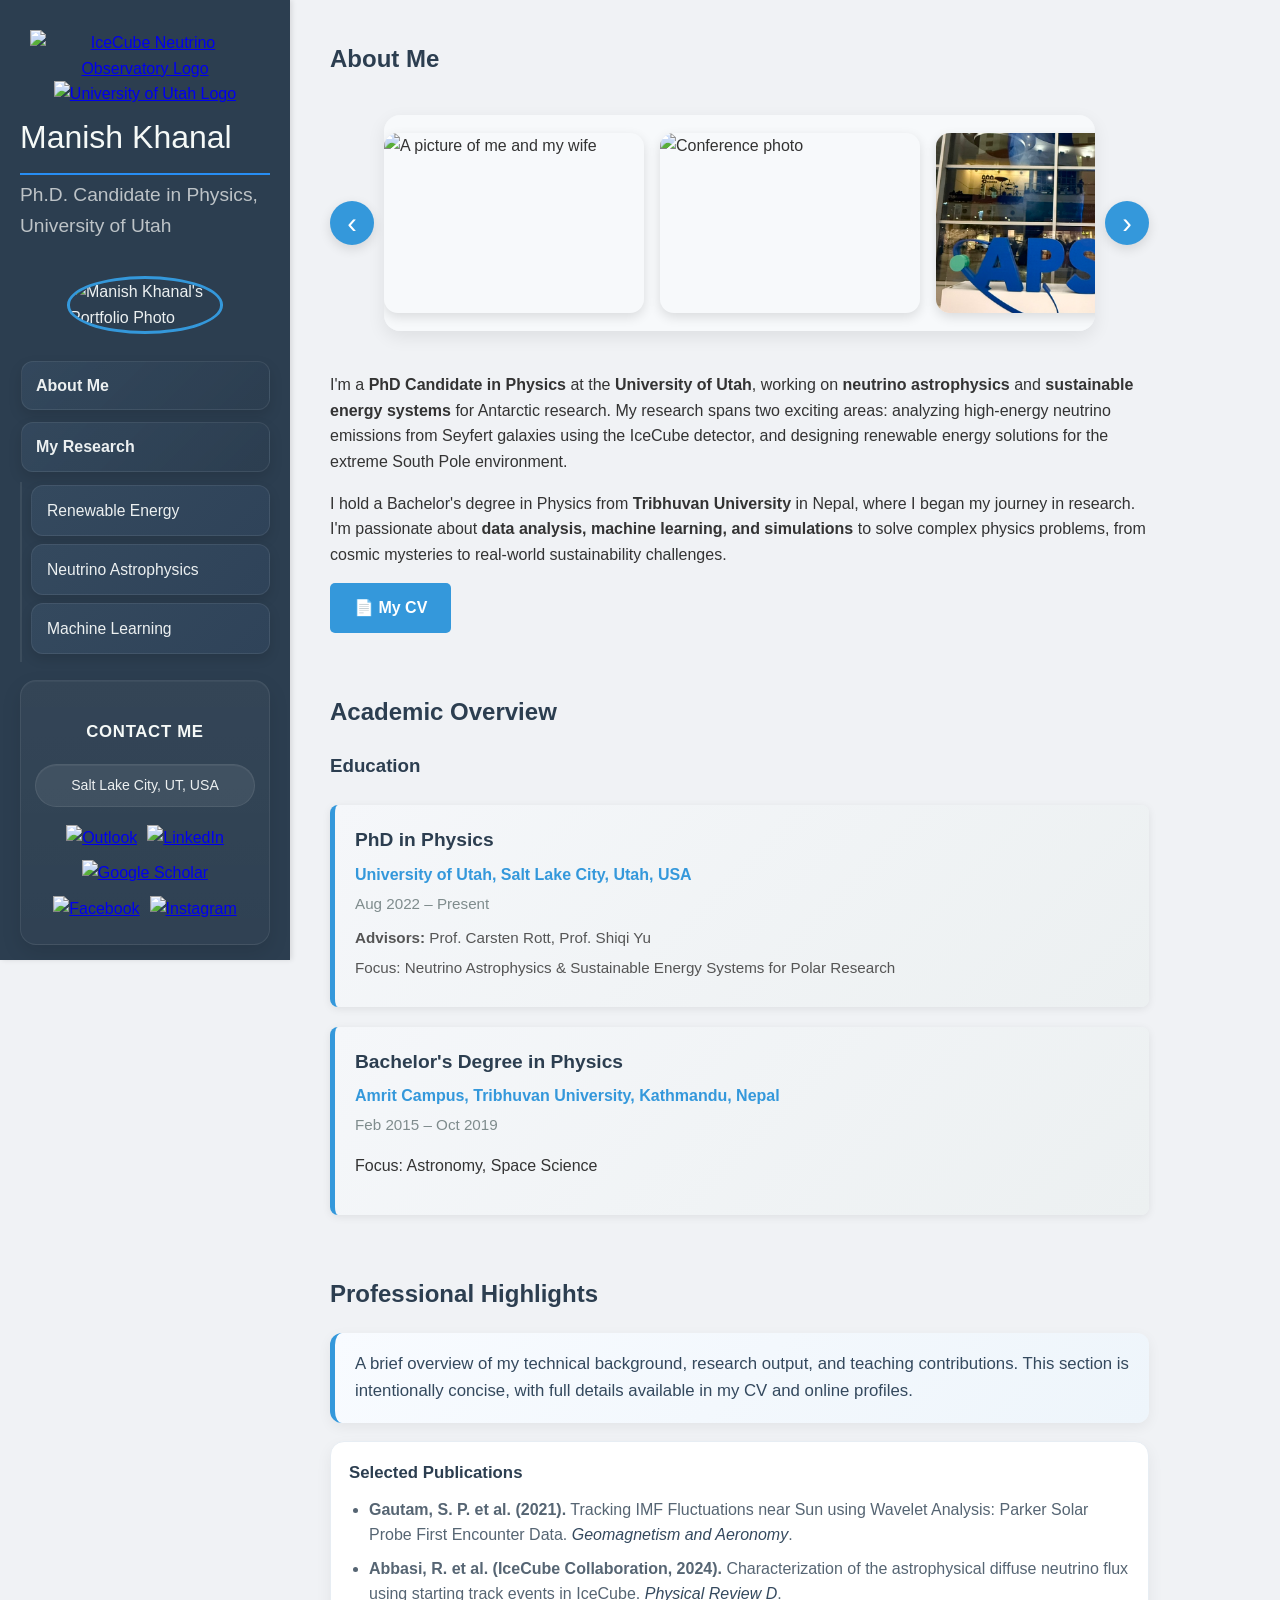
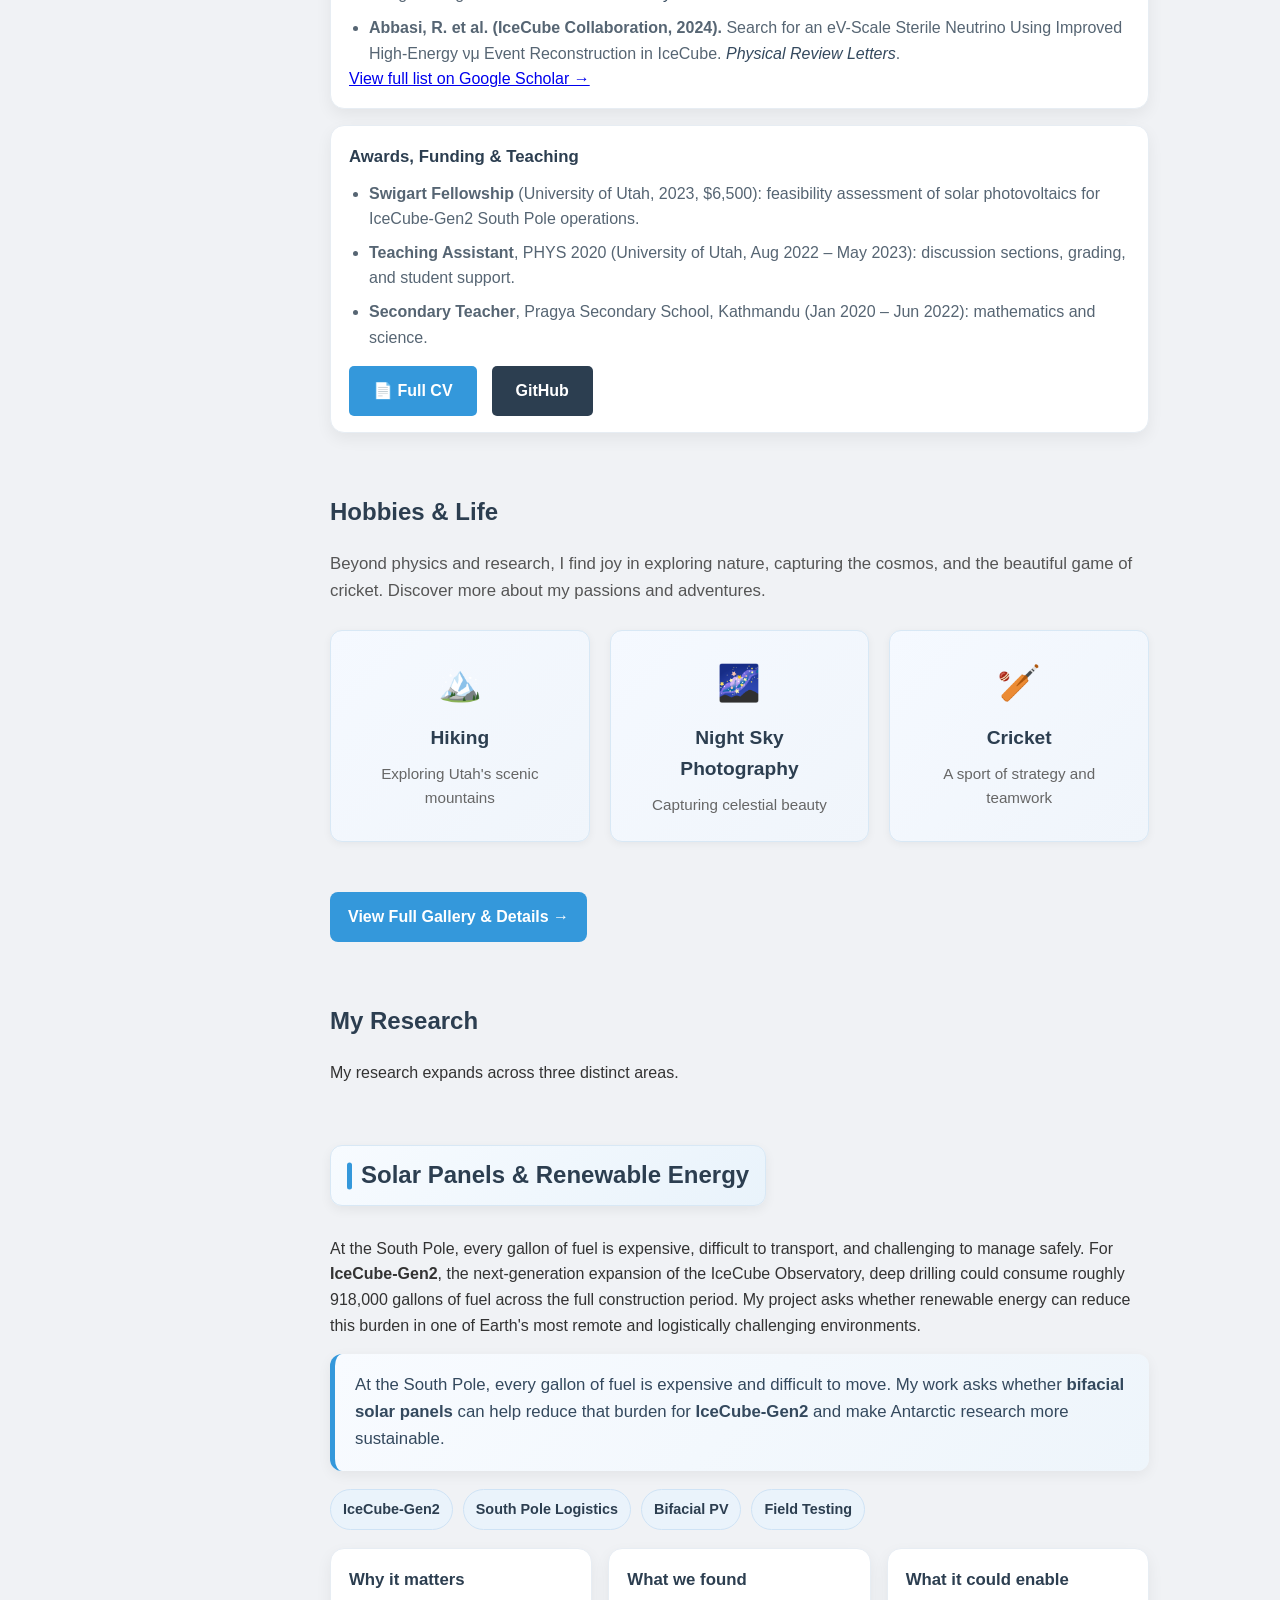
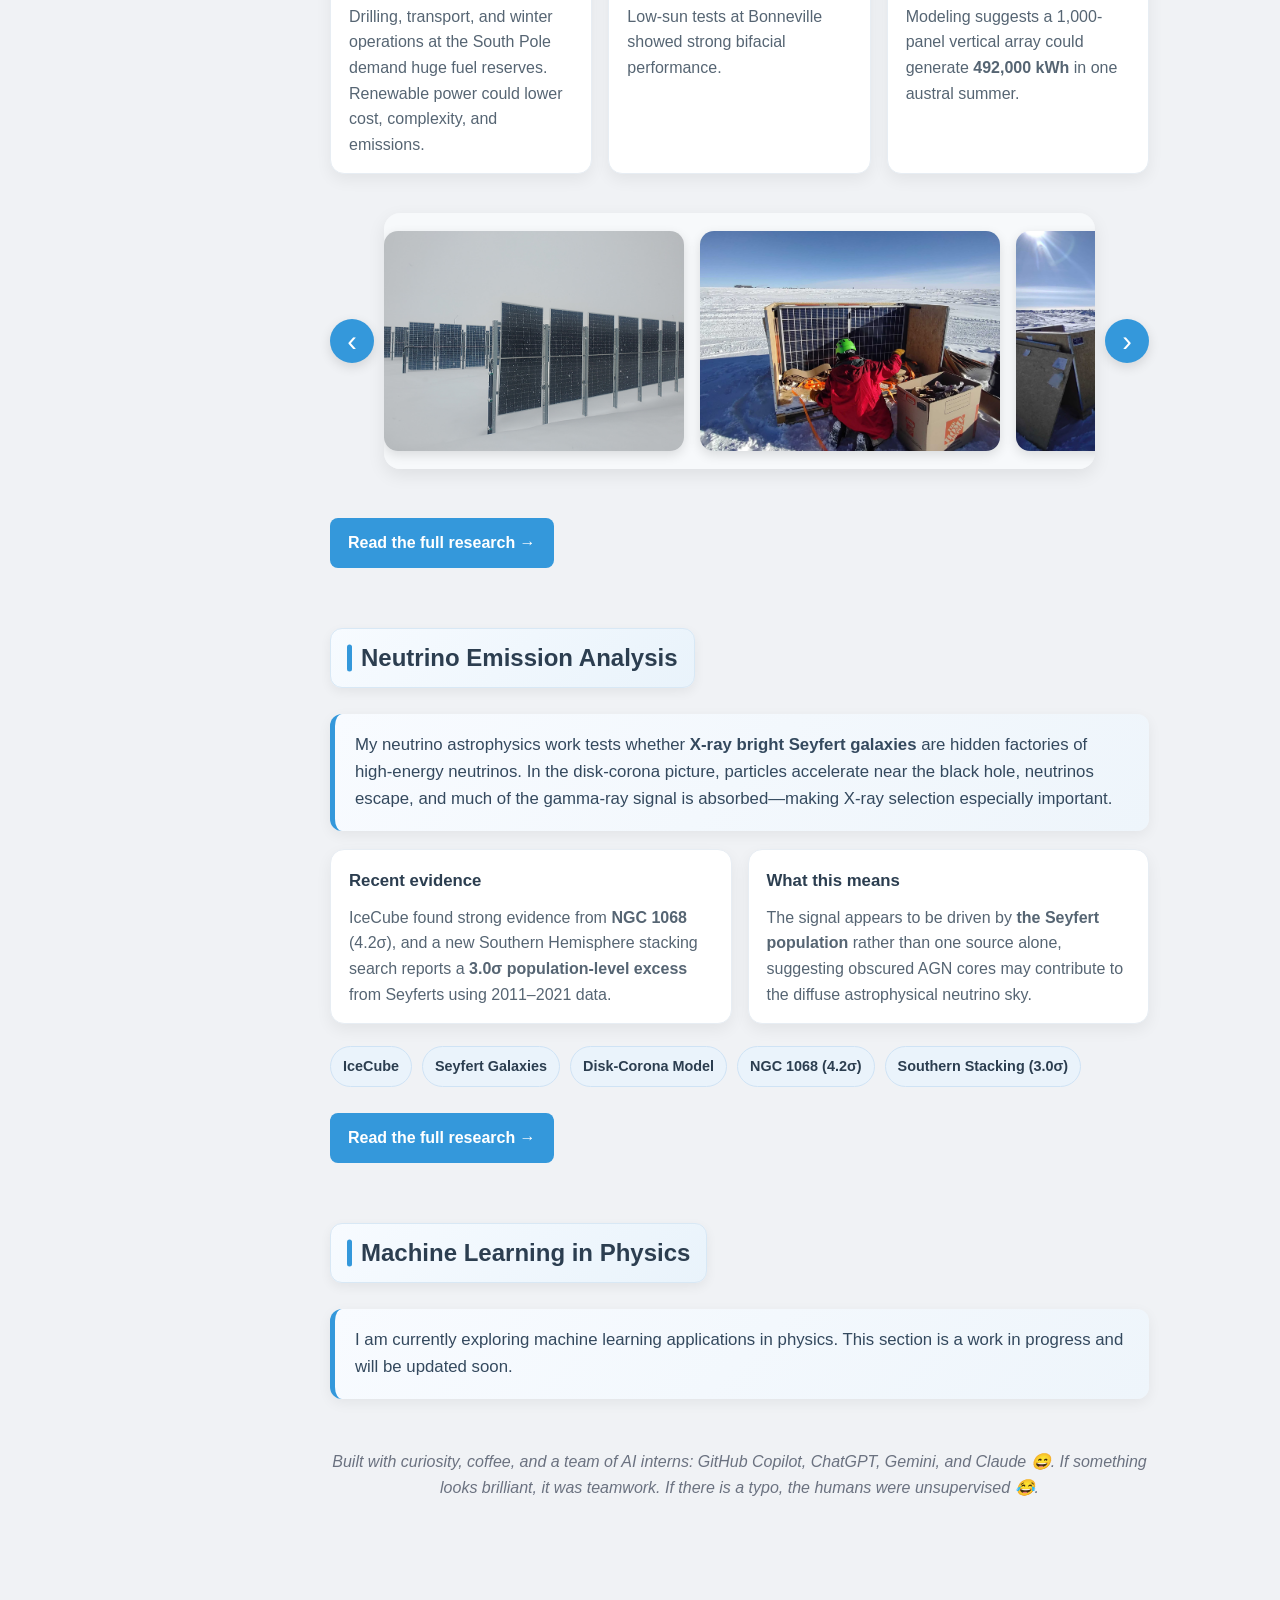
==== commit 235bc9e6: "layout change, hobby page updated, lot of new images" ====
--- a/index.html
+++ b/index.html
@@ -73,11 +73,14 @@
                 </div>
                 <div class="about-me-content">
                     <div class="about-text">
-                        <p>I'm a <strong>PhD Candidate in Physics</strong> at the <strong>University of Utah</strong>, working on <strong>neutrino astrophysics</strong> and <strong>sustainable energy systems</strong> for Antarctic research. My research spans two exciting areas: analyzing high-energy neutrino emissions from Seyfert galaxies using the IceCube detector, and designing bifacial solar solutions for the extreme South Pole environment.</p>
-                        <p>I hold a Bachelor's degree in Physics from <strong>Tribhuvan University</strong> in Nepal, where I began my journey in research. I'm passionate about leveraging <strong>data analysis, machine learning, and simulations</strong> to solve complex physics problems—from cosmic mysteries to real-world sustainability challenges.</p>
+                        <p>I'm a <strong>PhD Candidate in Physics</strong> at the <strong>University of Utah</strong>, working on <strong>neutrino astrophysics</strong> and <strong>sustainable energy systems</strong> 
+                            for Antarctic research. My research spans two exciting areas: analyzing high-energy neutrino emissions from Seyfert galaxies using the IceCube detector, 
+                            and designing renewable energy solutions for the extreme South Pole environment.</p>
+                        <p>I hold a Bachelor's degree in Physics from <strong>Tribhuvan University</strong> in Nepal, 
+                            where I began my journey in research. I'm passionate about <strong>data analysis, machine learning, 
+                                and simulations</strong> to solve complex physics problems, from cosmic mysteries to real-world sustainability challenges.</p>
                         <div class="about-links">
                             <a href="documents/cv.pdf" target="_blank" class="cv-link">📄 My CV</a>
-                            <a href="https://github.com/Manish-Khanalv1" class="github-link">🐙 GitHub</a>
                         </div>
                     </div>
                 </div>
@@ -107,78 +110,73 @@
                         <p> Focus: Astronomy, Space Science</p>
                     </div>
                 </div>
-                <!--
-                <h3>Research Experience</h3>
-                
-                <div class="research-experience">
-                    <h4>High-Energy Neutrino Astrophysics</h4>
-                    <p><strong>University of Utah | May 2023 – Present</strong></p>
-                    <ul>
-                        <li>Incorporated the <strong>"Disk-Corona" model</strong> into IceCube analysis to search for neutrino emission from Seyfert Galaxies, improving signal detection methods</li>
-                        <li>Enhanced the <strong>csky Python package</strong> (the standard tool for IceCube analysis) by adding new features for advanced neutrino searches</li>
-                        <li>Performed statistical analysis using high-performance computing clusters to calculate the significance of neutrino excess, enabling breakthrough discoveries in high-energy astrophysics</li>
-                    </ul>
-
-                    <h4>Renewable Energy for Polar Environments</h4>
-                    <p><strong>University of Utah | May 2023 – Present</strong></p>
-                    <ul>
-                        <li>Led the design of an <strong>autonomous bifacial solar photovoltaic system</strong> optimized for extreme South Pole conditions</li>
-                        <li>Conducted large-scale feasibility assessment for the <strong>IceCube-Gen2 sustainability initiative</strong>, validating simulation models with in-situ field data to characterize long-term performance</li>
-                        <li>Created comprehensive technical documentation and standard operating procedures (SOPs); coordinated with the US Antarctic Program (USAP) for logistics management and deployment</li>
-                    </ul>
-
-                    <h4>Space Weather & Geomagnetism Research</h4>
-                    <p><strong>Tribhuvan University | Jan 2020 – Jun 2022</strong></p>
-                    <ul>
-                        <li>Analyzed in-situ solar wind data from <strong>Parker Solar Probe (PSP)</strong> during perihelion encounters (at 0.17 AU) and OMNI database to characterize solar wind parameters at varying distances from Earth</li>
-                        <li>Applied <strong>Continuous and Discrete Wavelet Transforms (CWT/DWT)</strong> to identify patterns and fluctuations in magnetic field data, providing insights into space weather dynamics</li>
-                    </ul>
-                </div>
-
-                <h3>Key Expertise</h3>
-                <div class="expertise-grid">
-                    <div class="expertise-item">
-                        <strong>Physics Domains</strong>
-                        <p>Neutrino Astrophysics, High-Energy Physics, Space Weather, Renewable Energy Systems</p>
-                    </div>
-                    <div class="expertise-item">
-                        <strong>Tools & Methods</strong>
-                        <p>Python, Statistical Analysis, Wavelet Transforms, High-Performance Computing, IceCube Analysis Framework (csky)</p>
-                    </div>
-                    <div class="expertise-item">
-                        <strong>Research Focus</strong>
-                        <p>Seyfert Galaxy Neutrino Searches, Solar Photovoltaic Systems, Antarctic Science Operations</p>
-                    </div>
-                </div>
-            </section>
+            </section>
+
+            <section id="professional-highlights" class="content-section">
+                <h2>Professional Highlights</h2>
+                <p class="research-summary">A brief overview of my technical background, research output, and teaching contributions. This section is intentionally concise, with full details available in my CV and online profiles.</p>
+
+                <div class="highlights-stack">
+                    <!-- <div class="research-info-card">
+                        <h3>Technical Skills</h3>
+                        <ul class="cv-list">
+                            <li><strong>Programming & Scripting:</strong> Python (data analysis, visualization, machine learning), HTML/CSS.</li>
+                            <li><strong>Development:</strong> iOS/macOS app development (Xcode, SwiftUI), web design.</li>
+                            <li><strong>Scientific Tools:</strong> GNUplot, Origin, LaTeX, Git/GitHub.</li>
+                        </ul>
+                    </div> -->
+
+                    <div class="research-info-card">
+                        <h3>Selected Publications</h3>
+                        <ul class="cv-list publication-list">
+                            <!-- <li><strong>Khanal, M., & Rott, A. (2025).</strong> Sustainability and Environmental Impact of IceCube-Gen2. <em>Proceedings of Science (ICRC 2025)</em>.</li> -->
+                            <li><strong>Gautam, S. P. et al. (2021).</strong> Tracking IMF Fluctuations near Sun using Wavelet Analysis: Parker Solar Probe First Encounter Data. <em>Geomagnetism and Aeronomy</em>.</li>
+                            <li><strong>Abbasi, R. et al. (IceCube Collaboration, 2024).</strong> Characterization of the astrophysical diffuse neutrino flux using starting track events in IceCube. <em>Physical Review D</em>.</li>
+                            <li><strong>Abbasi, R. et al. (IceCube Collaboration, 2024).</strong> Search for an eV-Scale Sterile Neutrino Using Improved High-Energy νμ Event Reconstruction in IceCube. <em>Physical Review Letters</em>.</li>
+                        </ul>
+                        <p><a href="https://scholar.google.com/citations?user=y7E-qp8AAAAJ&hl=en&oi=ao" target="_blank">View full list on Google Scholar →</a></p>
+                    </div>
+
+                    <div class="research-info-card">
+                        <h3>Awards, Funding & Teaching</h3>
+                        <ul class="cv-list">
+                            <li><strong>Swigart Fellowship</strong> (University of Utah, 2023, $6,500): feasibility assessment of solar photovoltaics for IceCube-Gen2 South Pole operations.</li>
+                            <li><strong>Teaching Assistant</strong>, PHYS 2020 (University of Utah, Aug 2022 – May 2023): discussion sections, grading, and student support.</li>
+                            <li><strong>Secondary Teacher</strong>, Pragya Secondary School, Kathmandu (Jan 2020 – Jun 2022): mathematics and science.</li>
+                        </ul>
+                        <div class="about-links" style="margin-top: 16px;">
+                            <a href="documents/cv.pdf" target="_blank" class="cv-link">📄 Full CV</a>
+                            <a href="https://github.com/Manish-Khanalv1" target="_blank" class="github-link"> GitHub</a>
+                        </div>
+                    </div>
+                </div>
+            </section>
+
             <section id="hobbies" class="content-section">
-                <h2>My Hobbies</h2>
-                <div class="research-gallery">
-                    <img src="images/cricket.jpeg" alt="A photo of a cricket bat and ball." class="gallery-photo">
-                    <img src="images/nightsky.jpeg" alt="A night sky with stars and a milky way." class="gallery-photo">
-                    <img src="images/hiking.jpeg" alt="A photo of a person hiking in the mountains." class="gallery-photo">
-                </div> -->
-                
-                <h3>Hiking</h3>
-                <p>I enjoy hiking in the scenic mountains of Utah and exploring the diverse landscapes. It's a great way to disconnect and appreciate nature. My favorite trails offer stunning views and a challenging, yet rewarding, experience.</p>
-                
-                <h3>Night Sky Photography</h3>
-                <p>I am passionate about night sky photography. I often travel to dark sky locations to capture the beauty of the stars, Milky Way, and other celestial objects. This hobby combines my interest in physics and my love for the outdoors, providing a unique perspective on the universe.</p>
-                
-                <h3>Cricket</h3>
-                <p>As an avid cricket fan, I follow both local and international matches. It's a sport that combines strategy, skill, and teamwork, and I enjoy both playing and watching the game. My interest in cricket began in my youth and continues to be a favorite pastime.</p>
-            </section>
-            
-            <!-- <section id="projects" class="content-section">
-                <h2>My Projects</h2>
-                <p>I have worked on several projects that showcase my skills and interests. Here are a few highlights:</p>
-                <ul>
-                    <li><strong>Project 1:</strong> Description of project 1.</li>
-                    <li><strong>Project 2:</strong> Description of project 2.</li>
-                    <li><strong>Project 3:</strong> Description of project 3.</li>
-                </ul>
-            </section> -->
-            
+                <h2>Hobbies & Life</h2>
+                <p style="font-size: 1.05em; color: #555; margin-bottom: 25px;">Beyond physics and research, I find joy in exploring nature, capturing the cosmos, and the beautiful game of cricket. Discover more about my passions and adventures.</p>
+
+                <div class="hobbies-preview-grid">
+                    <div class="hobby-preview-card">
+                        <div class="hobby-preview-icon">🏔️</div>
+                        <h4>Hiking</h4>
+                        <p>Exploring Utah's scenic mountains</p>
+                    </div>
+                    <div class="hobby-preview-card">
+                        <div class="hobby-preview-icon">🌌</div>
+                        <h4>Night Sky Photography</h4>
+                        <p>Capturing celestial beauty</p>
+                    </div>
+                    <div class="hobby-preview-card">
+                        <div class="hobby-preview-icon">🏏</div>
+                        <h4>Cricket</h4>
+                        <p>A sport of strategy and teamwork</p>
+                    </div>
+                </div>
+
+                <a href="hobbies.html" class="research-cta-link" style="margin-top: 20px;">View Full Gallery & Details →</a>
+            </section>
+
             <section id="research" class="content-section">
                 <h2>My Research</h2>
                 <p>My research expands across three distinct areas.</p>
@@ -186,8 +184,8 @@
 
             <section id="solar-panels" class="content-section">
                 <h2 class="research-section-heading"><a href="solar_panels.html#solar-panels">Solar Panels & Renewable Energy</a></h2>
-                <p>At the South Pole, every gallon of fuel is expensive, difficult to transport, and challenging to manage safely. For <strong>IceCube-Gen2</strong>, the next-generation 
-                    expansion of the IceCube Observatory, deep drilling could consume roughly 918,000 gallons of fuel across the full construction period. My project asks whether renewable energy 
+                <p>At the South Pole, every gallon of fuel is expensive, difficult to transport, and challenging to manage safely. For <strong>IceCube-Gen2</strong>, the next-generation
+                    expansion of the IceCube Observatory, deep drilling could consume roughly 918,000 gallons of fuel across the full construction period. My project asks whether renewable energy
                     can reduce this burden in one of Earth's most remote and logistically challenging environments.</p>
                 <p class="research-summary">At the South Pole, every gallon of fuel is expensive and difficult to move. My work asks whether <strong>bifacial solar panels</strong> can help reduce that burden for <strong>IceCube-Gen2</strong> and make Antarctic research more sustainable.</p>
 
@@ -256,20 +254,16 @@
 
             <section id="neutrino-analysis" class="content-section">
                 <h2 class="research-section-heading"><a href="neutrino_emission.html#neutrino-analysis">Neutrino Emission Analysis</a></h2>
-                <p class="research-summary">I study high-energy neutrino emission from <strong>Seyfert galaxies</strong> using IceCube data, combining astrophysical modeling and statistical analysis to search for faint cosmic signals.</p>
+                <p class="research-summary">My neutrino astrophysics work tests whether <strong>X-ray bright Seyfert galaxies</strong> are hidden factories of high-energy neutrinos. In the disk-corona picture, particles accelerate near the black hole, neutrinos escape, and much of the gamma-ray signal is absorbed—making X-ray selection especially important.</p>
 
                 <div class="research-card-grid">
                     <div class="research-info-card">
-                        <h3>Core question</h3>
-                        <p>Can active galactic nuclei, especially Seyfert galaxies, produce measurable neutrino emission that IceCube can detect?</p>
-                    </div>
-                    <div class="research-info-card">
-                        <h3>How I approach it</h3>
-                        <p>I use the <strong>Disk-Corona model</strong>, improve IceCube analysis tools, and compare signal and background trials to measure significance.</p>
-                    </div>
-                    <div class="research-info-card">
-                        <h3>What it contributes</h3>
-                        <p>This work helps identify new astrophysical neutrino sources and improves the sensitivity of searches across IceCube datasets.</p>
+                        <h3>Recent evidence</h3>
+                        <p>IceCube found strong evidence from <strong>NGC 1068</strong> (4.2σ), and a new Southern Hemisphere stacking search reports a <strong>3.0σ population-level excess</strong> from Seyferts using 2011–2021 data.</p>
+                    </div>
+                    <div class="research-info-card">
+                        <h3>What this means</h3>
+                        <p>The signal appears to be driven by <strong>the Seyfert population</strong> rather than one source alone, suggesting obscured AGN cores may contribute to the diffuse astrophysical neutrino sky.</p>
                     </div>
                 </div>
 
@@ -277,37 +271,21 @@
                     <span class="research-pill">IceCube</span>
                     <span class="research-pill">Seyfert Galaxies</span>
                     <span class="research-pill">Disk-Corona Model</span>
-                    <span class="research-pill">Statistical Analysis</span>
+                    <span class="research-pill">NGC 1068 (4.2σ)</span>
+                    <span class="research-pill">Southern Stacking (3.0σ)</span>
                 </div>
                 <a href="neutrino_emission.html#neutrino-analysis" class="research-cta-link">Read the full research →</a>
             </section>
 
             <section id="machine-learning" class="content-section">
                 <h2 class="research-section-heading"><a href="machine_learning.html#machine-learning">Machine Learning in Physics</a></h2>
-                <p class="research-summary">I use <strong>machine learning</strong> to support both of my research areas—from forecasting solar energy output to classifying neutrino events in large IceCube datasets.</p>
-
-                <div class="research-card-grid">
-                    <div class="research-info-card">
-                        <h3>Solar applications</h3>
-                        <p>ML models help predict energy generation from weather and environmental data for Antarctic solar feasibility studies.</p>
-                    </div>
-                    <div class="research-info-card">
-                        <h3>Neutrino applications</h3>
-                        <p>ML helps filter background noise and identify promising neutrino events more efficiently in IceCube analyses.</p>
-                    </div>
-                    <div class="research-info-card">
-                        <h3>Why it matters</h3>
-                        <p>These tools speed up discovery, improve classification, and turn complex physics datasets into actionable insight.</p>
-                    </div>
-                </div>
-
-                <div class="research-pill-row">
-                    <span class="research-pill">Python</span>
-                    <span class="research-pill">Prediction Models</span>
-                    <span class="research-pill">Event Classification</span>
-                    <span class="research-pill">Data-Driven Physics</span>
-                </div>
-                <a href="machine_learning.html#machine-learning" class="research-cta-link">Read the full research →</a>
+                <p class="research-summary">I am currently exploring machine learning applications in physics. This section is a work in progress and will be updated soon.</p>
+            </section>
+
+            <section class="content-section" style="padding-top: 0; margin-top: -10px;">
+                <p style="font-style: italic; color: #6b7280; text-align: center; margin-top: 10px;">
+                    Built with curiosity, coffee, and a team of AI interns: GitHub Copilot, ChatGPT, Gemini, and Claude 😄. If something looks brilliant, it was teamwork. If there is a typo, the humans were unsupervised 😂. <br>
+                </p>
             </section>
             
         </div>
--- a/style.css
+++ b/style.css
@@ -67,6 +67,13 @@
     background: linear-gradient(135deg, rgba(52, 73, 94, 0.92), rgba(44, 62, 80, 1));
     border: 1px solid rgba(255, 255, 255, 0.08);
     box-shadow: 0 6px 14px rgba(0, 0, 0, 0.12);
+}
+
+.nav-link.active {
+    background: linear-gradient(135deg, #3498db, #2980b9);
+    border: 1px solid rgba(52, 152, 219, 0.5);
+    box-shadow: 0 6px 20px rgba(52, 152, 219, 0.4);
+    color: #fff;
 }
 
 .sub-nav-link {
@@ -315,6 +322,31 @@
     color: #566573;
 }
 
+.highlights-stack {
+    display: flex;
+    flex-direction: column;
+    gap: 16px;
+    margin: 18px 0 22px;
+}
+
+.cv-list {
+    margin: 0;
+    padding-left: 20px;
+    color: #566573;
+}
+
+.cv-list li {
+    margin-bottom: 8px;
+}
+
+.cv-list li:last-child {
+    margin-bottom: 0;
+}
+
+.publication-list em {
+    color: #34495e;
+}
+
 .research-metric-row {
     display: grid;
     grid-template-columns: repeat(auto-fit, minmax(150px, 1fr));
@@ -742,6 +774,199 @@
     margin-right: auto;
 }
 
+/* Hobby Cards Grid */
+.hobby-cards-grid {
+    display: grid;
+    grid-template-columns: repeat(auto-fit, minmax(320px, 1fr));
+    gap: 25px;
+    margin-bottom: 40px;
+    margin-top: 30px;
+}
+
+.hobby-card {
+    background: linear-gradient(135deg, #ffffff 0%, #f8f9fa 100%);
+    border-radius: 12px;
+    padding: 30px;
+    box-shadow: 0 4px 15px rgba(0, 0, 0, 0.08);
+    transition: all 0.3s ease;
+    border-left: 4px solid #3498db;
+}
+
+.hobby-card:hover {
+    transform: translateY(-5px);
+    box-shadow: 0 8px 25px rgba(52, 152, 219, 0.15);
+}
+
+.hobby-card-icon {
+    font-size: 2.5em;
+    margin-bottom: 15px;
+    display: block;
+}
+
+.hobby-card h3 {
+    color: #2c3e50;
+    margin: 10px 0 15px 0;
+    font-size: 1.4em;
+    font-weight: 600;
+}
+
+.hobby-card p {
+    color: #555;
+    line-height: 1.7;
+    margin: 0;
+    font-size: 0.95em;
+}
+
+/* Gallery slider styling for hobbies */
+.manual-slider--gallery {
+    margin-top: 30px;
+    margin-bottom: 40px;
+}
+
+.manual-slider--gallery .slider-viewport {
+    height: 320px;
+    overflow-x: auto;
+    overflow-y: hidden;
+    scroll-snap-type: x mandatory;
+    scroll-behavior: smooth;
+    scrollbar-width: none;
+    -ms-overflow-style: none;
+    border-radius: 16px;
+    background: linear-gradient(135deg, #f7f9fb 0%, #f0f3f7 100%);
+    padding: 15px;
+    box-shadow: 0 6px 18px rgba(0, 0, 0, 0.08);
+}
+
+.manual-slider--gallery .slider-viewport::-webkit-scrollbar {
+    display: none;
+}
+
+.manual-slider--gallery .slider-track {
+    display: flex;
+    gap: 15px;
+    width: max-content;
+    align-items: stretch;
+}
+
+.manual-slider--gallery .slider-track img {
+    flex: 0 0 auto;
+    width: 260px;
+    height: 280px;
+    object-fit: cover;
+    border-radius: 12px;
+    box-shadow: 0 4px 12px rgba(0, 0, 0, 0.1);
+    transition: transform 0.3s ease, box-shadow 0.3s ease;
+    scroll-snap-align: start;
+    scroll-snap-stop: always;
+    cursor: pointer;
+}
+
+.manual-slider--gallery .slider-track img:hover {
+    transform: translateY(-4px) scale(1.02);
+    box-shadow: 0 6px 20px rgba(52, 152, 219, 0.2);
+}
+
+/* Hobbies Photo Grid - 20+ images displayed at once with scrolling */
+.hobbies-photo-grid {
+    display: grid;
+    grid-template-columns: repeat(auto-fit, minmax(180px, 1fr));
+    gap: 15px;
+    margin: 30px 0 40px;
+    overflow-y: auto;
+    max-height: 600px;
+    padding: 10px;
+    background: linear-gradient(135deg, #f7f9fb 0%, #f0f3f7 100%);
+    border-radius: 12px;
+    box-shadow: 0 4px 12px rgba(0, 0, 0, 0.08);
+}
+
+.hobbies-photo-grid img {
+    width: 100%;
+    height: 180px;
+    object-fit: cover;
+    border-radius: 10px;
+    box-shadow: 0 4px 10px rgba(0, 0, 0, 0.1);
+    transition: transform 0.3s ease, box-shadow 0.3s ease;
+    cursor: pointer;
+}
+
+.hobbies-photo-grid img:hover {
+    transform: scale(1.05);
+    box-shadow: 0 6px 18px rgba(52, 152, 219, 0.2);
+}
+
+/* Hobbies Preview on Landing Page */
+.hobbies-preview-grid {
+    display: grid;
+    grid-template-columns: repeat(auto-fit, minmax(240px, 1fr));
+    gap: 20px;
+    margin: 25px 0 30px;
+}
+
+.hobby-preview-card {
+    background: linear-gradient(135deg, #f5f9ff 0%, #f0f5fb 100%);
+    border: 1px solid #d8e8f5;
+    border-radius: 12px;
+    padding: 24px;
+    text-align: center;
+    transition: all 0.3s ease;
+    box-shadow: 0 2px 8px rgba(0, 0, 0, 0.05);
+}
+
+.hobby-preview-card:hover {
+    transform: translateY(-4px);
+    box-shadow: 0 6px 16px rgba(52, 152, 219, 0.1);
+    border-color: #3498db;
+}
+
+.hobby-preview-icon {
+    font-size: 2.2em;
+    margin-bottom: 12px;
+    display: block;
+}
+
+.hobby-preview-card h4 {
+    color: #2c3e50;
+    margin: 10px 0 8px;
+    font-size: 1.2em;
+    font-weight: 600;
+}
+
+.hobby-preview-card p {
+    color: #666;
+    margin: 0;
+    font-size: 0.95em;
+}
+
+/* Full Hobbies Gallery on hobbies.html page */
+.hobbies-full-gallery {
+    display: grid;
+    grid-template-columns: repeat(auto-fill, minmax(150px, 1fr));
+    gap: 12px;
+    margin: 30px 0 40px;
+    overflow-y: auto;
+    max-height: 800px;
+    padding: 15px;
+    background: linear-gradient(135deg, #f7f9fb 0%, #f0f3f7 100%);
+    border-radius: 12px;
+    box-shadow: 0 4px 12px rgba(0, 0, 0, 0.08);
+}
+
+.hobbies-full-gallery img {
+    width: 100%;
+    height: 150px;
+    object-fit: cover;
+    border-radius: 8px;
+    box-shadow: 0 3px 8px rgba(0, 0, 0, 0.1);
+    transition: transform 0.3s ease, box-shadow 0.3s ease;
+    cursor: pointer;
+}
+
+.hobbies-full-gallery img:hover {
+    transform: scale(1.08);
+    box-shadow: 0 6px 16px rgba(52, 152, 219, 0.25);
+}
+
 .profile-pic {
     width: 600px;
     height: 500px;
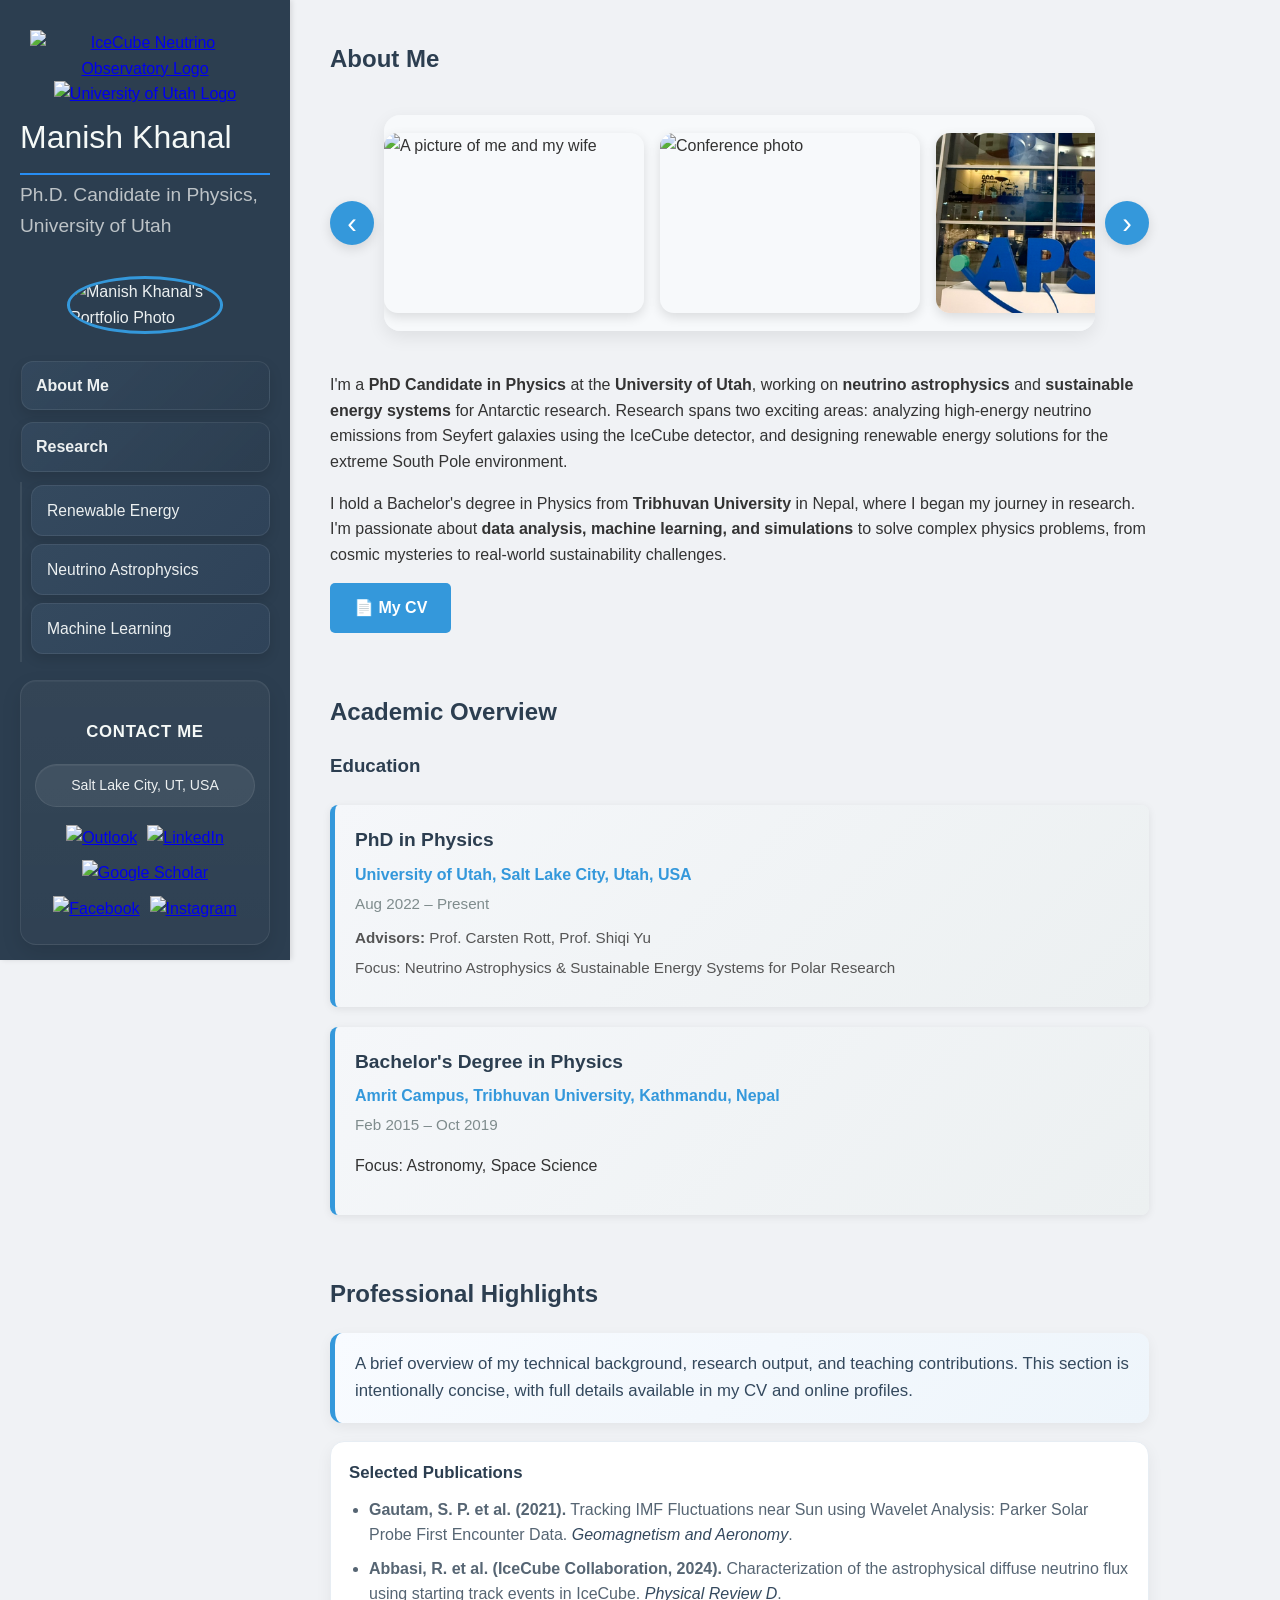
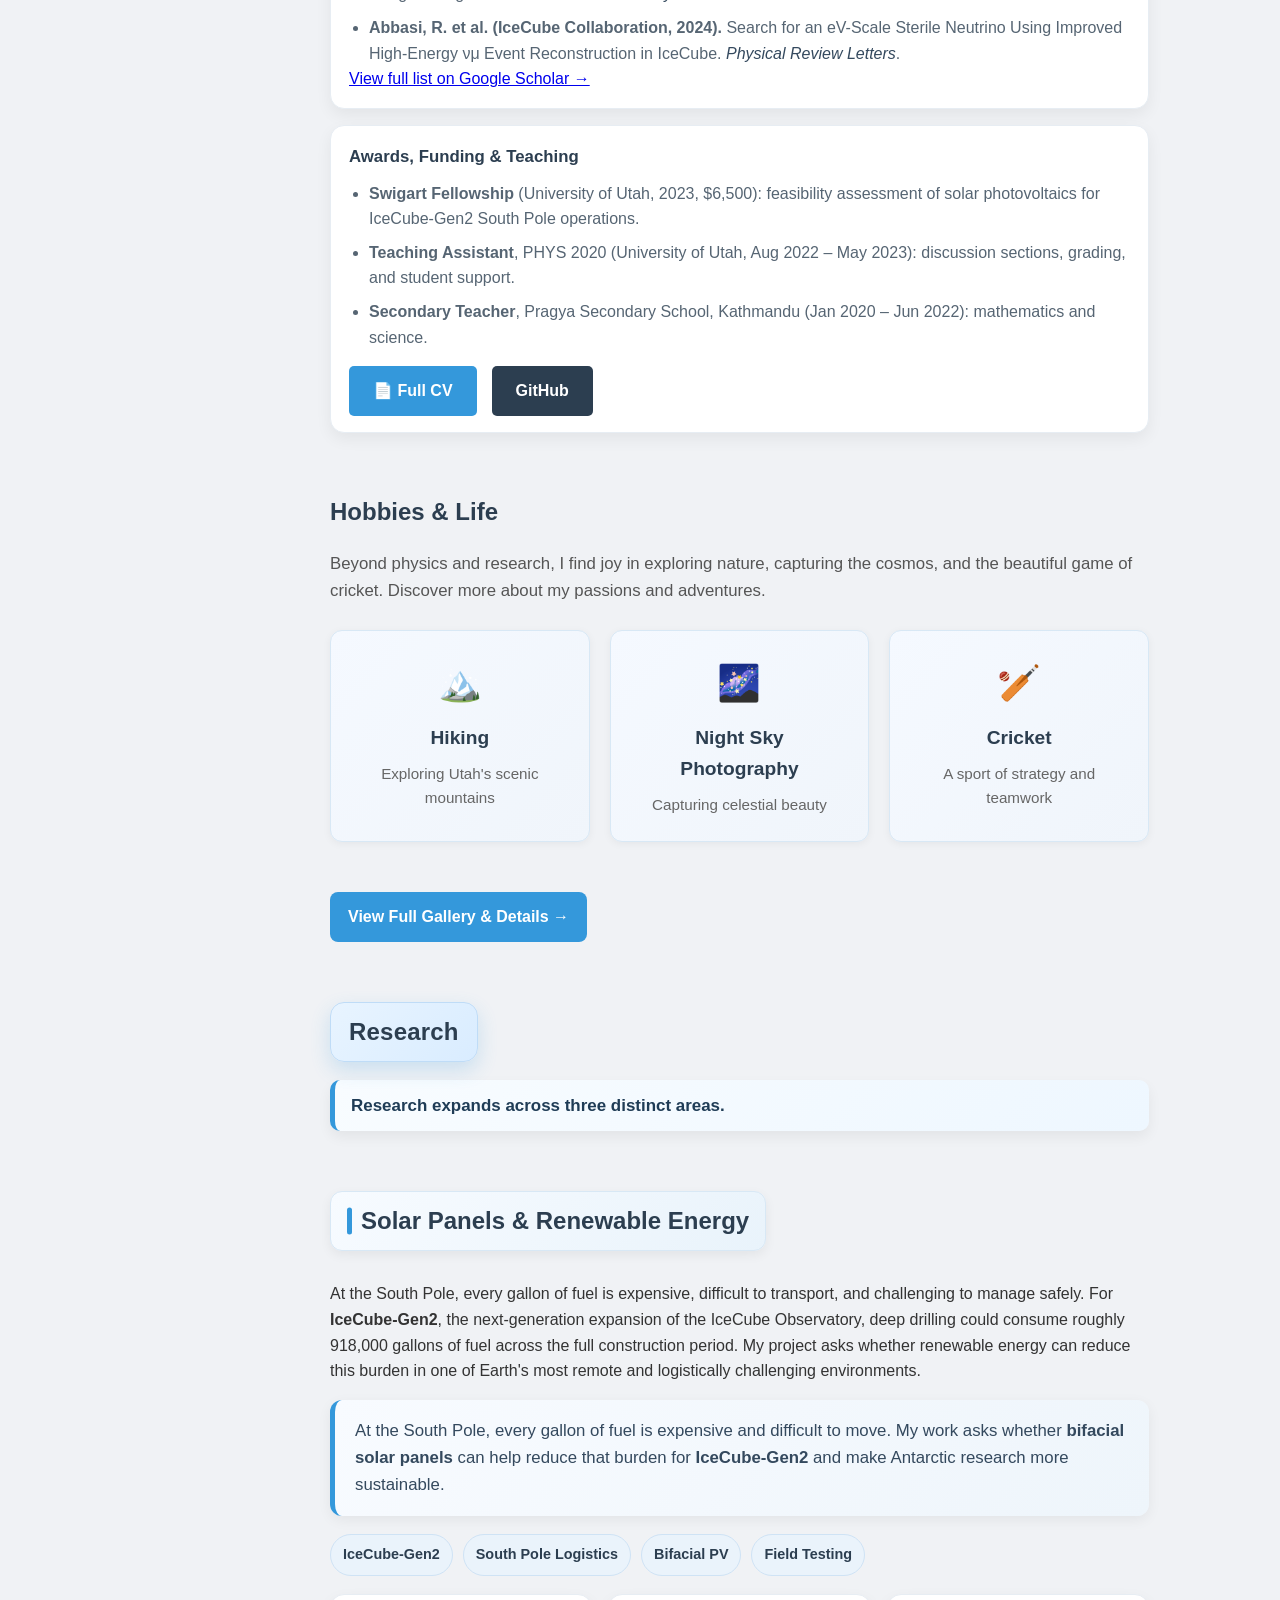
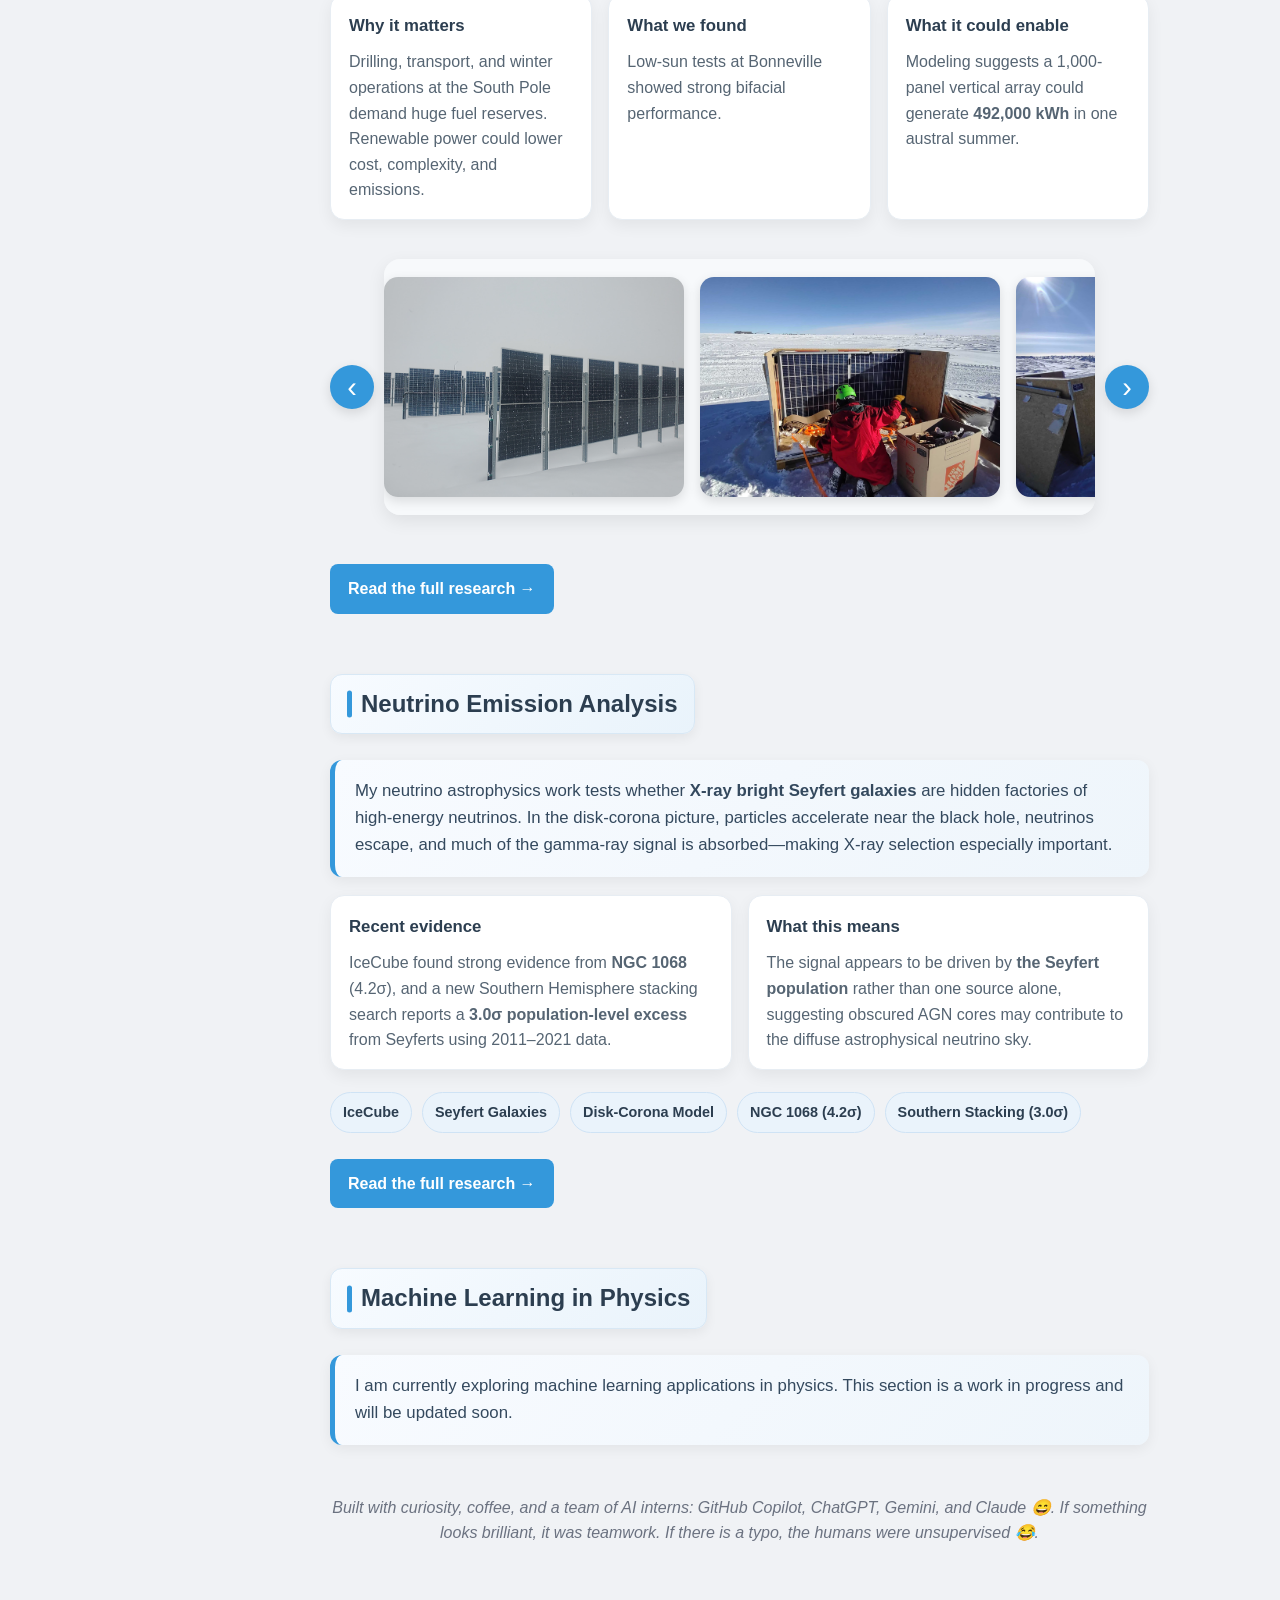
==== commit 7a26c28f: "small change" ====
--- a/index.html
+++ b/index.html
@@ -28,7 +28,7 @@
             <img src="images/portfolio.jpeg" alt="Manish Khanal's Portfolio Photo" class="portfolio-photo">
 
             <a href="#about" class="nav-link">About Me</a>
-            <a href="#research" class="nav-link">My Research</a>
+            <a href="#research" class="nav-link">Research</a>
         
             <ul class="nav-links-list">
                 <li><a href="#solar-panels" class="sub-nav-link">Renewable Energy</a></li>
@@ -38,7 +38,7 @@
         
             <div class="contact-section">
                 <h4>Contact Me</h4>
-                <p class ="location-text"> Salt Lake City, UT, USA</p>
+                <p class ="location-text"><a href="https://www.google.com/maps/place/University+of+Utah" target="_blank" rel="noopener noreferrer">Salt Lake City, UT, USA</a></p>
                 <div class="contact-logos">
                     <a href="mailto:manish.khanal@utah.edu" target="_blank"><img src="images/outlook.png" alt="Outlook"></a>
                     <a href="https://www.linkedin.com/in/manish-khanal-b18b06b3/" target="_blank"><img src="images/linkedin.png" alt="LinkedIn"></a>
@@ -74,7 +74,7 @@
                 <div class="about-me-content">
                     <div class="about-text">
                         <p>I'm a <strong>PhD Candidate in Physics</strong> at the <strong>University of Utah</strong>, working on <strong>neutrino astrophysics</strong> and <strong>sustainable energy systems</strong> 
-                            for Antarctic research. My research spans two exciting areas: analyzing high-energy neutrino emissions from Seyfert galaxies using the IceCube detector, 
+                            for Antarctic research. Research spans two exciting areas: analyzing high-energy neutrino emissions from Seyfert galaxies using the IceCube detector, 
                             and designing renewable energy solutions for the extreme South Pole environment.</p>
                         <p>I hold a Bachelor's degree in Physics from <strong>Tribhuvan University</strong> in Nepal, 
                             where I began my journey in research. I'm passionate about <strong>data analysis, machine learning, 
@@ -146,7 +146,7 @@
                         </ul>
                         <div class="about-links" style="margin-top: 16px;">
                             <a href="documents/cv.pdf" target="_blank" class="cv-link">📄 Full CV</a>
-                            <a href="https://github.com/Manish-Khanalv1" target="_blank" class="github-link"> GitHub</a>
+                            <a href="https://github.com/mkhanalgit" target="_blank" class="github-link"> GitHub</a>
                         </div>
                     </div>
                 </div>
@@ -178,8 +178,8 @@
             </section>
 
             <section id="research" class="content-section">
-                <h2>My Research</h2>
-                <p>My research expands across three distinct areas.</p>
+                <h2 class="research-pop-title">Research</h2>
+                <p class="research-pop-intro">Research expands across three distinct areas.</p>
             </section>
 
             <section id="solar-panels" class="content-section">
--- a/style.css
+++ b/style.css
@@ -570,6 +570,29 @@
     background: #3498db;
 }
 
+.research-pop-title {
+    display: inline-block;
+    margin-bottom: 10px;
+    padding: 10px 18px;
+    border-radius: 14px;
+    background: linear-gradient(135deg, #e8f4ff 0%, #d9ecff 100%);
+    border: 1px solid #bfdcf7;
+    box-shadow: 0 8px 20px rgba(52, 152, 219, 0.2);
+    letter-spacing: 0.2px;
+}
+
+.research-pop-intro {
+    margin: 8px 0 20px;
+    padding: 12px 16px;
+    border-left: 5px solid #3498db;
+    border-radius: 10px;
+    background: linear-gradient(135deg, #f8fcff 0%, #eef7ff 100%);
+    color: #1f3c56;
+    font-size: 1.06em;
+    font-weight: 600;
+    box-shadow: 0 6px 14px rgba(0, 0, 0, 0.06);
+}
+
 .back-to-research {
     display: inline-block;
     margin-bottom: 20px;
@@ -761,6 +784,15 @@
     box-shadow: inset 0 1px 0 rgba(255,255,255,0.05);
 }
 
+.location-text a {
+    color: inherit;
+    text-decoration: none;
+}
+
+.location-text a:hover {
+    text-decoration: underline;
+}
+
 .portfolio-photo {
     width: 150px;
     height: 150px;
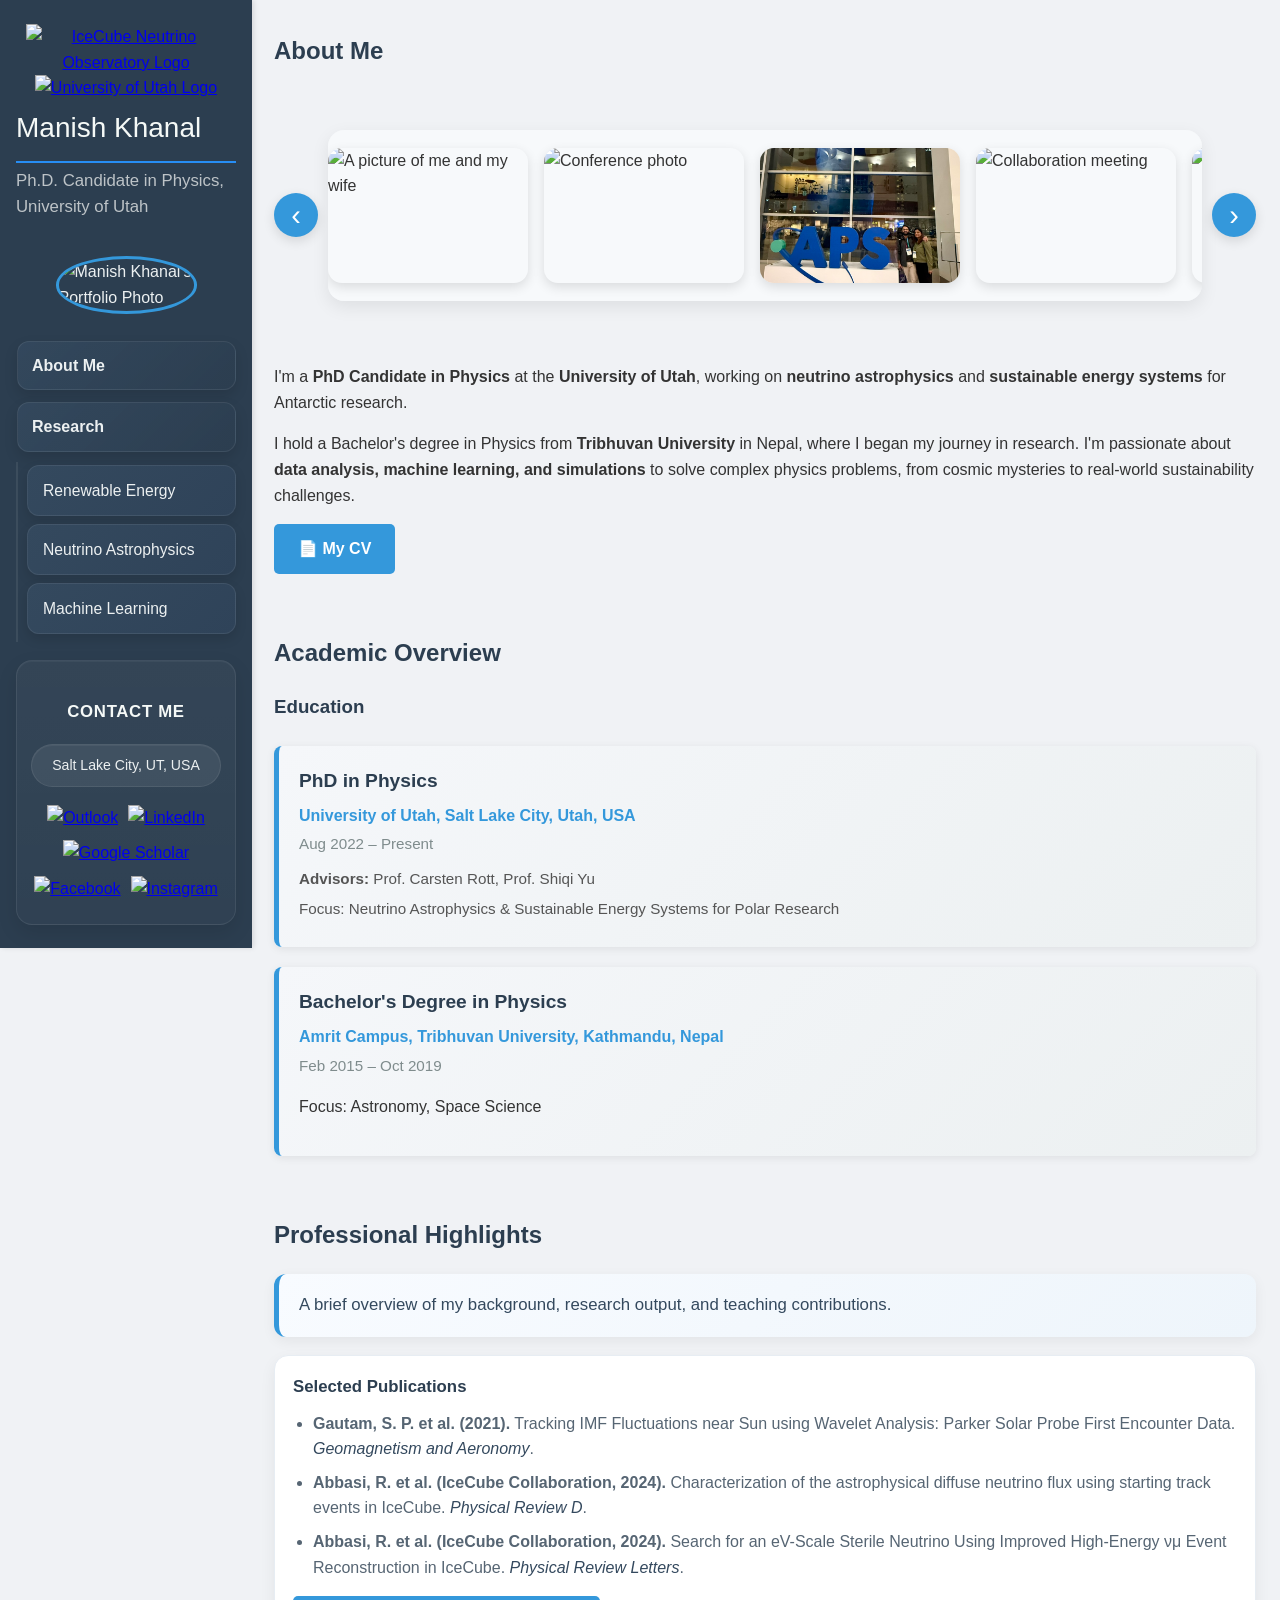
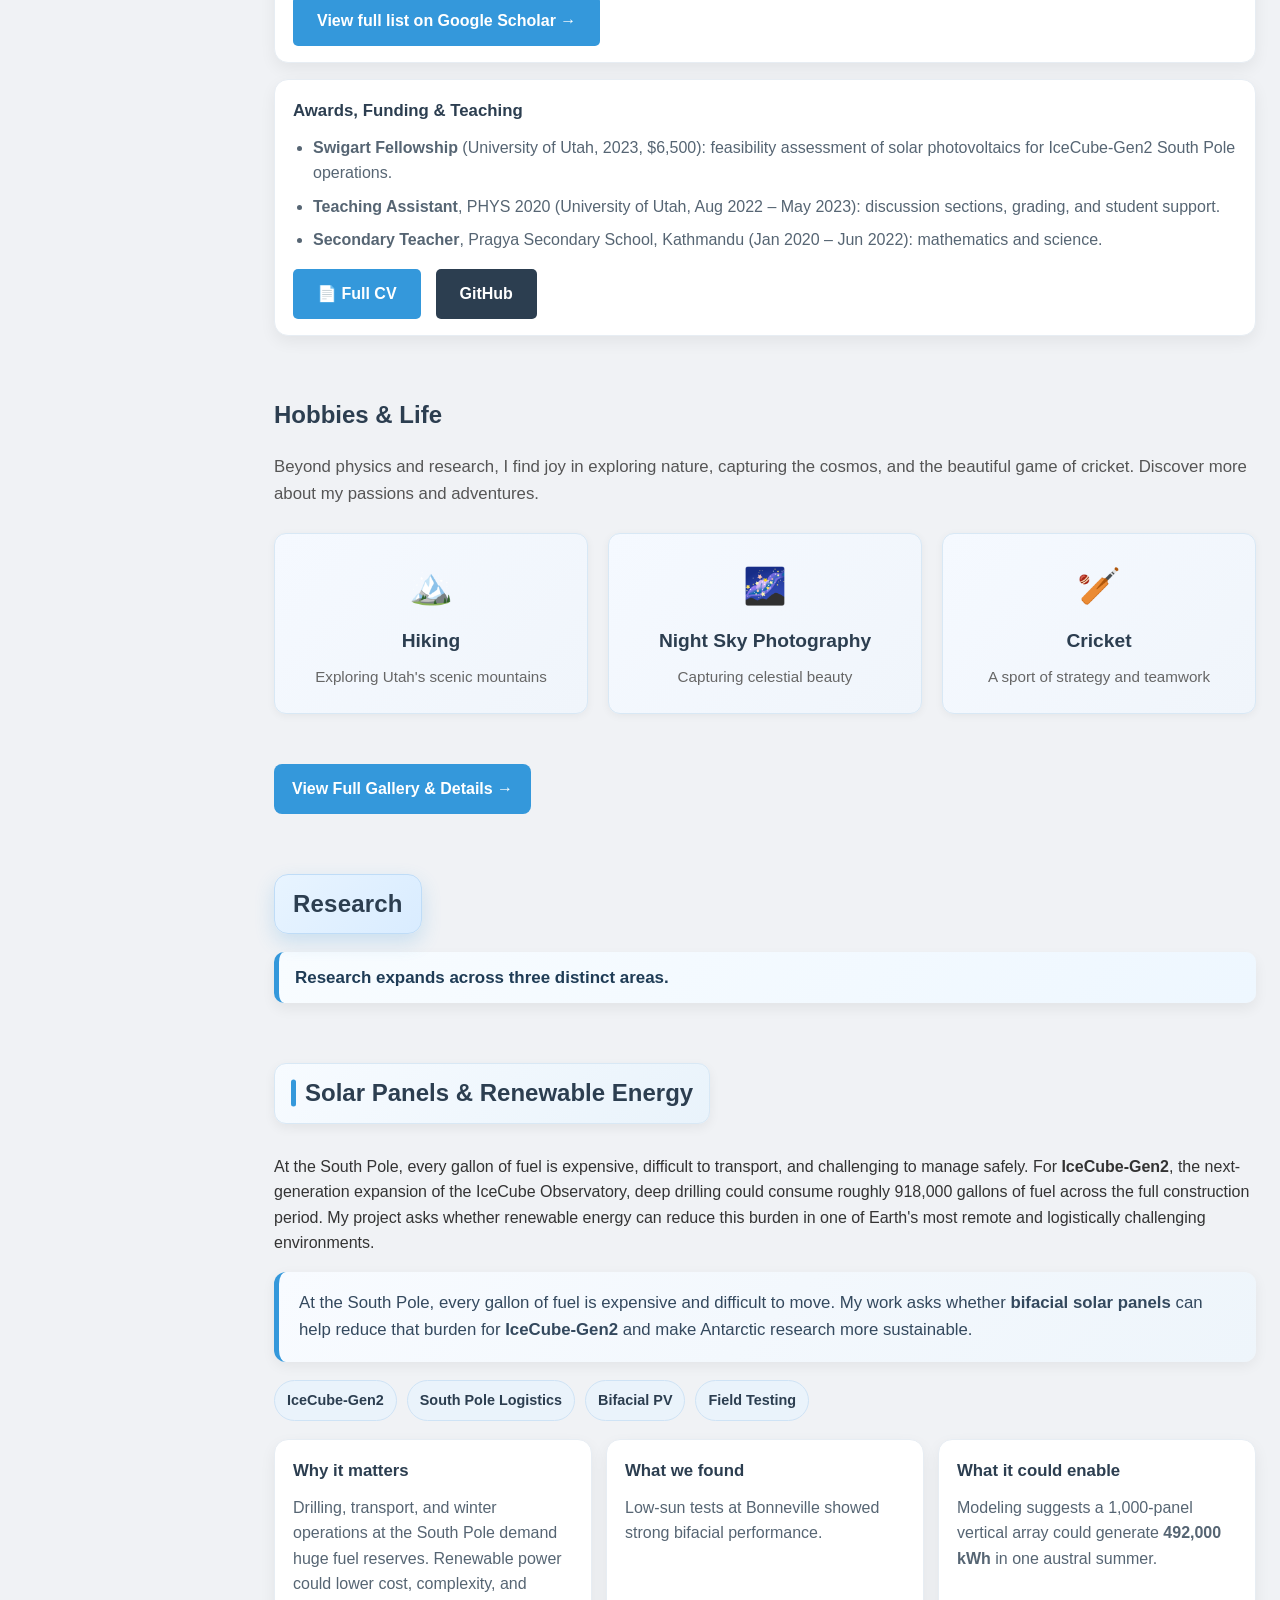
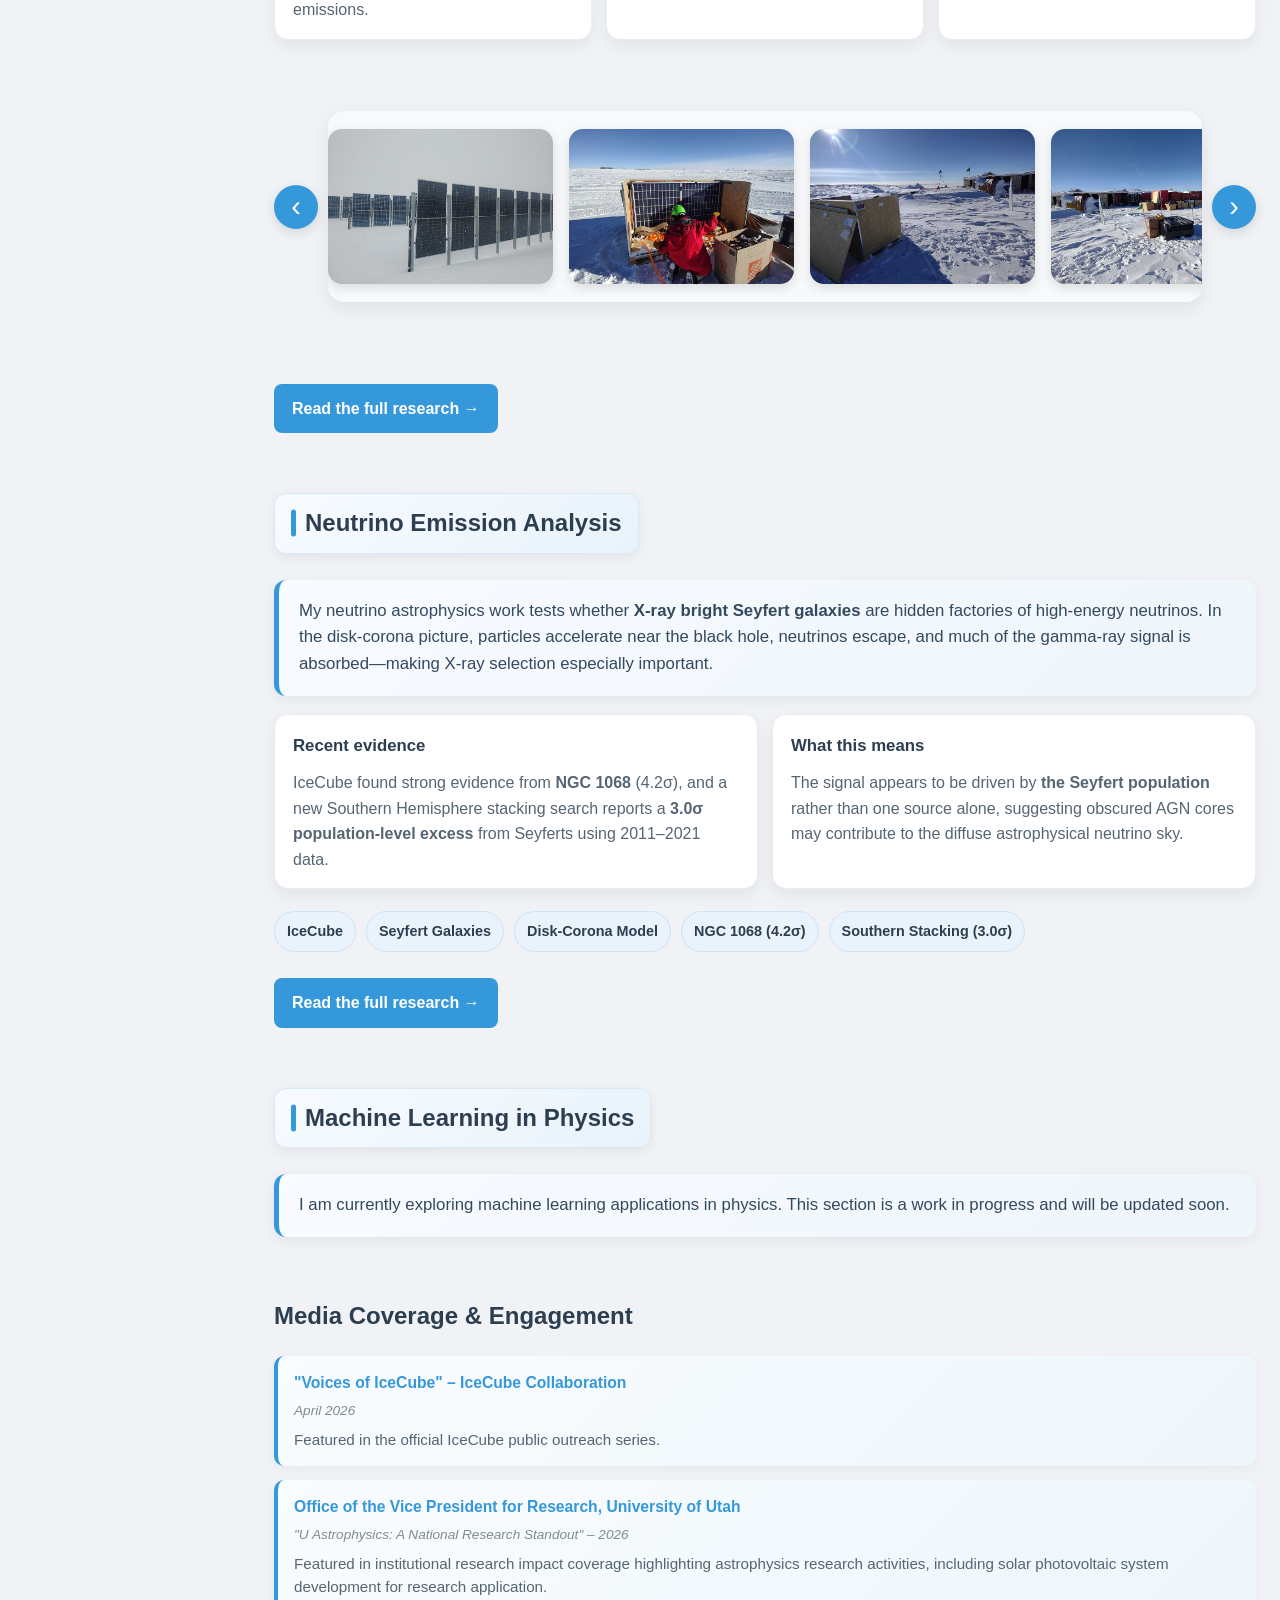
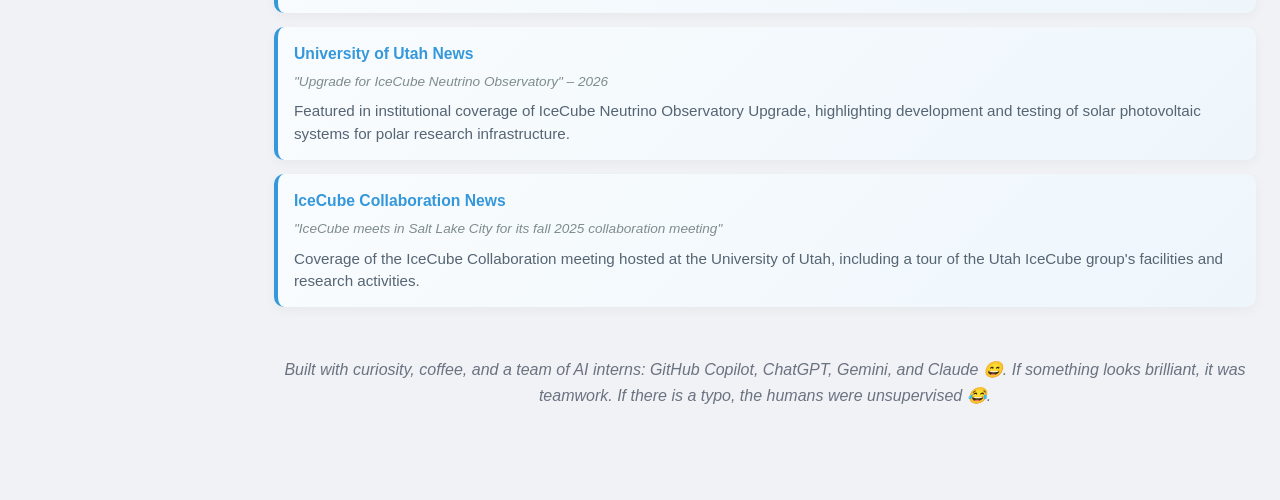
==== commit de287328: "mobile layout" ====
--- a/index.html
+++ b/index.html
@@ -74,8 +74,7 @@
                 <div class="about-me-content">
                     <div class="about-text">
                         <p>I'm a <strong>PhD Candidate in Physics</strong> at the <strong>University of Utah</strong>, working on <strong>neutrino astrophysics</strong> and <strong>sustainable energy systems</strong> 
-                            for Antarctic research. Research spans two exciting areas: analyzing high-energy neutrino emissions from Seyfert galaxies using the IceCube detector, 
-                            and designing renewable energy solutions for the extreme South Pole environment.</p>
+                            for Antarctic research. </p>
                         <p>I hold a Bachelor's degree in Physics from <strong>Tribhuvan University</strong> in Nepal, 
                             where I began my journey in research. I'm passionate about <strong>data analysis, machine learning, 
                                 and simulations</strong> to solve complex physics problems, from cosmic mysteries to real-world sustainability challenges.</p>
@@ -114,7 +113,7 @@
 
             <section id="professional-highlights" class="content-section">
                 <h2>Professional Highlights</h2>
-                <p class="research-summary">A brief overview of my technical background, research output, and teaching contributions. This section is intentionally concise, with full details available in my CV and online profiles.</p>
+                <p class="research-summary">A brief overview of my background, research output, and teaching contributions.</p>
 
                 <div class="highlights-stack">
                     <!-- <div class="research-info-card">
@@ -134,7 +133,9 @@
                             <li><strong>Abbasi, R. et al. (IceCube Collaboration, 2024).</strong> Characterization of the astrophysical diffuse neutrino flux using starting track events in IceCube. <em>Physical Review D</em>.</li>
                             <li><strong>Abbasi, R. et al. (IceCube Collaboration, 2024).</strong> Search for an eV-Scale Sterile Neutrino Using Improved High-Energy νμ Event Reconstruction in IceCube. <em>Physical Review Letters</em>.</li>
                         </ul>
-                        <p><a href="https://scholar.google.com/citations?user=y7E-qp8AAAAJ&hl=en&oi=ao" target="_blank">View full list on Google Scholar →</a></p>
+                        <div class="about-links" style="margin-top: 16px;">
+                            <p><a href="https://scholar.google.com/citations?user=y7E-qp8AAAAJ&hl=en&oi=ao" target="_blank" class="cv-link">View full list on Google Scholar →</a></p>
+                        </div>
                     </div>
 
                     <div class="research-info-card">
@@ -282,6 +283,32 @@
                 <p class="research-summary">I am currently exploring machine learning applications in physics. This section is a work in progress and will be updated soon.</p>
             </section>
 
+            <section id="media-coverage" class="content-section">
+                <h2>Media Coverage & Engagement</h2>
+                <div class="media-coverage-list">
+                    <div class="media-item">
+                        <h4><a href="https://icecube.wisc.edu" target="_blank" rel="noopener noreferrer">"Voices of IceCube" – IceCube Collaboration</a></h4>
+                        <p class="media-meta">April 2026</p>
+                        <p>Featured in the official IceCube public outreach series.</p>
+                    </div>
+                    <div class="media-item">
+                        <h4><a href="https://research.utah.edu" target="_blank" rel="noopener noreferrer">Office of the Vice President for Research, University of Utah</a></h4>
+                        <p class="media-meta">"U Astrophysics: A National Research Standout" – 2026</p>
+                        <p>Featured in institutional research impact coverage highlighting astrophysics research activities, including solar photovoltaic system development for research application.</p>
+                    </div>
+                    <div class="media-item">
+                        <h4><a href="https://news.utah.edu" target="_blank" rel="noopener noreferrer">University of Utah News</a></h4>
+                        <p class="media-meta">"Upgrade for IceCube Neutrino Observatory" – 2026</p>
+                        <p>Featured in institutional coverage of IceCube Neutrino Observatory Upgrade, highlighting development and testing of solar photovoltaic systems for polar research infrastructure.</p>
+                    </div>
+                    <div class="media-item">
+                        <h4><a href="https://icecube.wisc.edu" target="_blank" rel="noopener noreferrer">IceCube Collaboration News</a></h4>
+                        <p class="media-meta">"IceCube meets in Salt Lake City for its fall 2025 collaboration meeting"</p>
+                        <p>Coverage of the IceCube Collaboration meeting hosted at the University of Utah, including a tour of the Utah IceCube group's facilities and research activities.</p>
+                    </div>
+                </div>
+            </section>
+
             <section class="content-section" style="padding-top: 0; margin-top: -10px;">
                 <p style="font-style: italic; color: #6b7280; text-align: center; margin-top: 10px;">
                     Built with curiosity, coffee, and a team of AI interns: GitHub Copilot, ChatGPT, Gemini, and Claude 😄. If something looks brilliant, it was teamwork. If there is a typo, the humans were unsupervised 😂. <br>
--- a/style.css
+++ b/style.css
@@ -593,6 +593,60 @@
     box-shadow: 0 6px 14px rgba(0, 0, 0, 0.06);
 }
 
+/* Media Coverage Section */
+.media-coverage-list {
+    display: flex;
+    flex-direction: column;
+    gap: 14px;
+    margin: 16px 0 20px;
+}
+
+.media-item {
+    padding: 14px 16px;
+    border-left: 4px solid #3498db;
+    border-radius: 10px;
+    background: linear-gradient(135deg, #f9fcfe 0%, #eef6fc 100%);
+    box-shadow: 0 4px 12px rgba(0, 0, 0, 0.04);
+    transition: transform 0.25s ease, box-shadow 0.25s ease;
+}
+
+.media-item:hover {
+    transform: translateX(4px);
+    box-shadow: 0 6px 14px rgba(0, 0, 0, 0.08);
+}
+
+.media-item h4 {
+    margin: 0 0 6px;
+    font-size: 0.98em;
+    color: #2c3e50;
+}
+
+.media-item h4 a {
+    color: #3498db;
+    text-decoration: none;
+    font-weight: 600;
+    transition: color 0.25s ease;
+}
+
+.media-item h4 a:hover {
+    color: #2980b9;
+    text-decoration: underline;
+}
+
+.media-item .media-meta {
+    margin: 0 0 8px;
+    font-size: 0.85em;
+    color: #7f8c8d;
+    font-style: italic;
+}
+
+.media-item p {
+    margin: 0;
+    font-size: 0.95em;
+    color: #566573;
+    line-height: 1.5;
+}
+
 .back-to-research {
     display: inline-block;
     margin-bottom: 20px;
@@ -806,6 +860,386 @@
     margin-right: auto;
 }
 
+
+/* ============================================ */
+/* LAPTOP / SMALL DESKTOP RESPONSIVENESS */
+/* ============================================ */
+
+@media (max-width: 1280px) {
+    .nav-sidebar {
+        width: 220px;
+        padding: 24px 16px;
+    }
+
+    .content-area {
+        margin-left: 250px;
+        padding: 32px 24px;
+    }
+
+    .content-section {
+        width: 100%;
+    }
+
+    .nav-title {
+        font-size: 1.75em;
+    }
+
+    .nav-subtitle {
+        font-size: 1.05em;
+    }
+
+    .portfolio-photo {
+        width: 135px;
+        height: 135px;
+    }
+
+    .research-card-grid,
+    .hobbies-preview-grid,
+    .hobby-cards-grid {
+        gap: 14px;
+    }
+
+    .research-card-grid {
+        grid-template-columns: repeat(auto-fit, minmax(220px, 1fr));
+    }
+
+    .hobbies-preview-grid {
+        grid-template-columns: repeat(auto-fit, minmax(180px, 1fr));
+    }
+
+    .manual-slider--compact .slider-track img {
+        width: 200px;
+        height: 135px;
+    }
+
+    .manual-slider--large .slider-track img {
+        width: 225px;
+        height: 155px;
+    }
+}
+
+
+/* ============================================ */
+/* MOBILE RESPONSIVENESS - TABLET & SMALL DEVICES */
+/* ============================================ */
+
+@media (max-width: 768px) {
+    /* Adjust sidebar for tablets */
+    .nav-sidebar {
+        width: 200px;
+        padding: 20px 15px;
+        position: fixed;
+        height: 100vh;
+        z-index: 100;
+    }
+
+    /* Reduce sidebar width impact on content */
+    .content-area {
+        margin-left: 200px;
+        padding: 30px 20px;
+    }
+
+    .nav-title {
+        font-size: 1.5em;
+    }
+
+    .nav-subtitle {
+        font-size: 0.95em;
+    }
+
+    .portfolio-photo {
+        width: 120px;
+        height: 120px;
+    }
+
+    /* Adjust content section width */
+    .content-section {
+        width: 100%;
+    }
+
+    /* Stack grids on smaller screens */
+    .research-card-grid {
+        grid-template-columns: 1fr;
+    }
+
+    .hobbies-preview-grid {
+        grid-template-columns: repeat(auto-fit, minmax(200px, 1fr));
+    }
+
+    .hobby-cards-grid {
+        grid-template-columns: 1fr;
+    }
+
+    .education-timeline {
+        display: block;
+    }
+
+    /* Reduce heading sizes */
+    h2 {
+        font-size: 1.6em;
+    }
+
+    h3 {
+        font-size: 1.2em;
+    }
+
+    /* Adjust button sizes */
+    .cv-link,
+    .github-link,
+    .research-cta-link {
+        padding: 10px 16px;
+        font-size: 0.9em;
+    }
+
+    /* Adjust slider for tablets */
+    .manual-slider--compact .slider-track img {
+        width: 180px;
+        height: 120px;
+    }
+
+    .manual-slider--large .slider-track img {
+        width: 200px;
+        height: 140px;
+    }
+
+    /* Research pills wrap better */
+    .research-pill-row {
+        gap: 8px;
+    }
+
+    .research-pill {
+        font-size: 0.85em;
+        padding: 6px 10px;
+    }
+}
+
+/* ============================================ */
+/* MOBILE RESPONSIVENESS - SMARTPHONES */
+/* ============================================ */
+
+@media (max-width: 480px) {
+    /* Convert sidebar to top navigation */
+    .main-container {
+        flex-direction: column;
+    }
+
+    .nav-sidebar {
+        width: 100%;
+        height: auto;
+        position: static;
+        padding: 20px;
+        overflow-y: visible;
+        max-height: none;
+        z-index: 10;
+        box-shadow: 0 2px 5px rgba(0, 0, 0, 0.1);
+    }
+
+    /* Content area takes full width */
+    .content-area {
+        margin-left: 0;
+        padding: 20px 15px;
+        width: 100%;
+    }
+
+    /* Responsive title */
+    .nav-title {
+        font-size: 1.3em;
+        margin-bottom: 8px;
+    }
+
+    .nav-subtitle {
+        font-size: 0.85em;
+        margin-bottom: 15px;
+    }
+
+    /* Make portfolio photo smaller */
+    .portfolio-photo {
+        width: 100px;
+        height: 100px;
+        margin-bottom: 15px;
+    }
+
+    /* Logo header on mobile */
+    .logo-header {
+        gap: 10px;
+        margin-bottom: 15px;
+    }
+
+    .logo {
+        width: 40px;
+        height: 40px;
+    }
+
+    /* Navigation links smaller on mobile */
+    .nav-link {
+        font-size: 0.9em;
+        padding: 8px 12px;
+        margin-top: 8px;
+    }
+
+    .sub-nav-link {
+        font-size: 0.75em;
+        padding: 6px 8px;
+    }
+
+    /* Adjust content section */
+    .content-section {
+        width: 100%;
+        margin-bottom: 40px;
+    }
+
+    /* Responsive headings */
+    h2 {
+        font-size: 1.4em;
+        margin-bottom: 12px;
+    }
+
+    h3 {
+        font-size: 1.1em;
+    }
+
+    h4 {
+        font-size: 1em;
+    }
+
+    /* Full-width cards */
+    .research-card-grid {
+        grid-template-columns: 1fr;
+        gap: 12px;
+    }
+
+    .hobbies-preview-grid {
+        grid-template-columns: 1fr;
+        gap: 15px;
+    }
+
+    .hobby-cards-grid {
+        grid-template-columns: 1fr;
+        gap: 15px;
+    }
+
+    /* Responsive sliders */
+    .manual-slider--compact .slider-track img {
+        width: 150px;
+        height: 100px;
+    }
+
+    .manual-slider--large .slider-track img {
+        width: 160px;
+        height: 110px;
+    }
+
+    .manual-slider {
+        gap: 5px;
+    }
+
+    .slider-button {
+        width: 32px;
+        height: 32px;
+        font-size: 1.2rem;
+    }
+
+    /* About links stack on mobile */
+    .about-links {
+        flex-direction: column;
+        gap: 10px;
+    }
+
+    .cv-link,
+    .github-link {
+        width: 100%;
+        text-align: center;
+        padding: 10px 15px;
+    }
+
+    .research-cta-link {
+        display: inline-block;
+        padding: 10px 15px;
+        font-size: 0.9em;
+    }
+
+    /* Photo gallery responsive */
+    .hobbies-full-gallery {
+        grid-template-columns: repeat(auto-fit, minmax(120px, 1fr));
+        gap: 8px;
+    }
+
+    /* Contact section on mobile */
+    .contact-section h4 {
+        font-size: 1em;
+        margin-bottom: 8px;
+    }
+
+    .location-text {
+        font-size: 0.9em;
+    }
+
+    .contact-logos {
+        gap: 8px;
+    }
+
+    .contact-logos a img {
+        width: 28px;
+        height: 28px;
+    }
+
+    /* Research pills responsive */
+    .research-pill-row {
+        gap: 6px;
+    }
+
+    .research-pill {
+        font-size: 0.8em;
+        padding: 5px 8px;
+    }
+
+    /* Media coverage items */
+    .media-item {
+        padding: 12px 14px;
+    }
+
+    .media-item h4 {
+        font-size: 0.9em;
+    }
+
+    .media-item p {
+        font-size: 0.85em;
+    }
+
+    /* Reduce section spacing on mobile */
+    .manual-slider--compact {
+        margin: 20px 0;
+    }
+
+    .manual-slider--large {
+        margin: 20px 0;
+    }
+
+    /* Better text readability */
+    p {
+        font-size: 0.95em;
+    }
+
+    /* List items on mobile */
+    .cv-list {
+        padding-left: 15px;
+        font-size: 0.9em;
+    }
+
+    .cv-list li {
+        margin-bottom: 6px;
+    }
+
+    /* Education timeline mobile */
+    .education-timeline {
+        display: block;
+    }
+
+    .education-item {
+        margin-bottom: 15px;
+    }
+}
+
 /* Hobby Cards Grid */
 .hobby-cards-grid {
     display: grid;
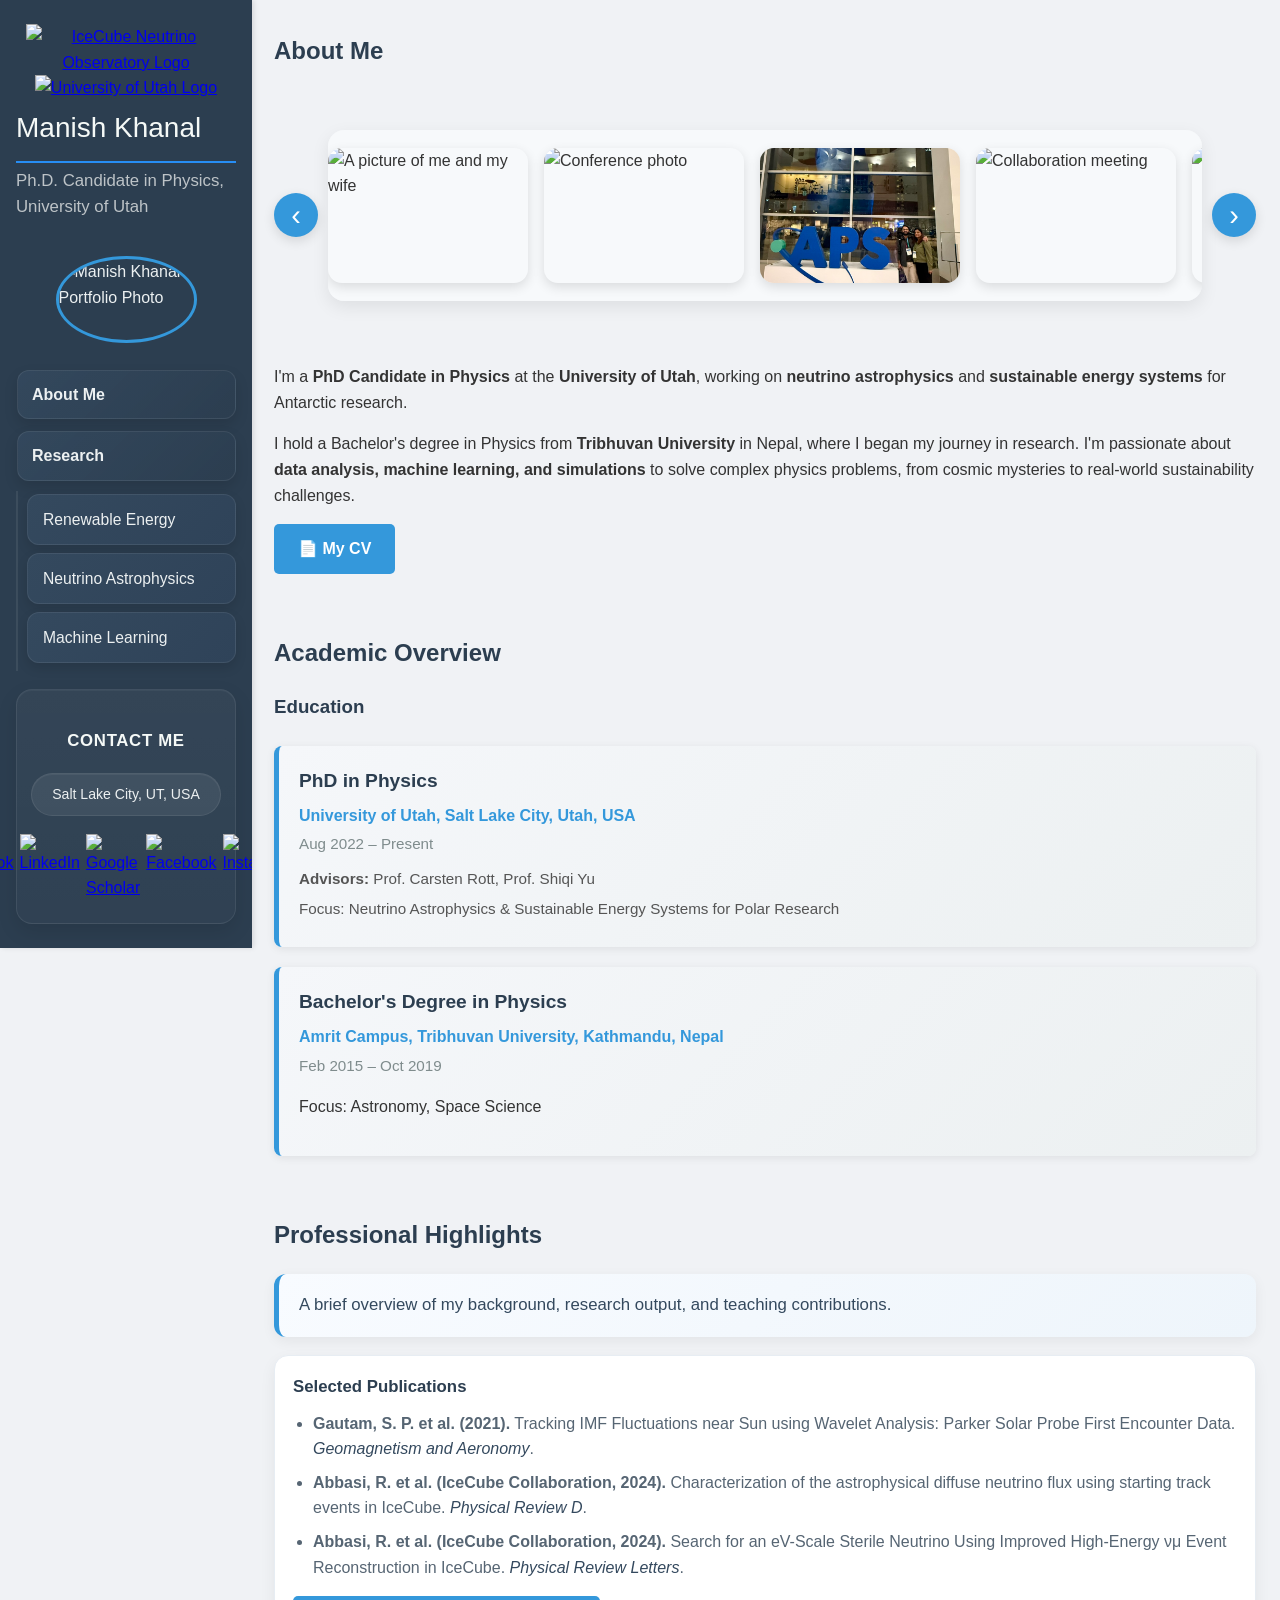
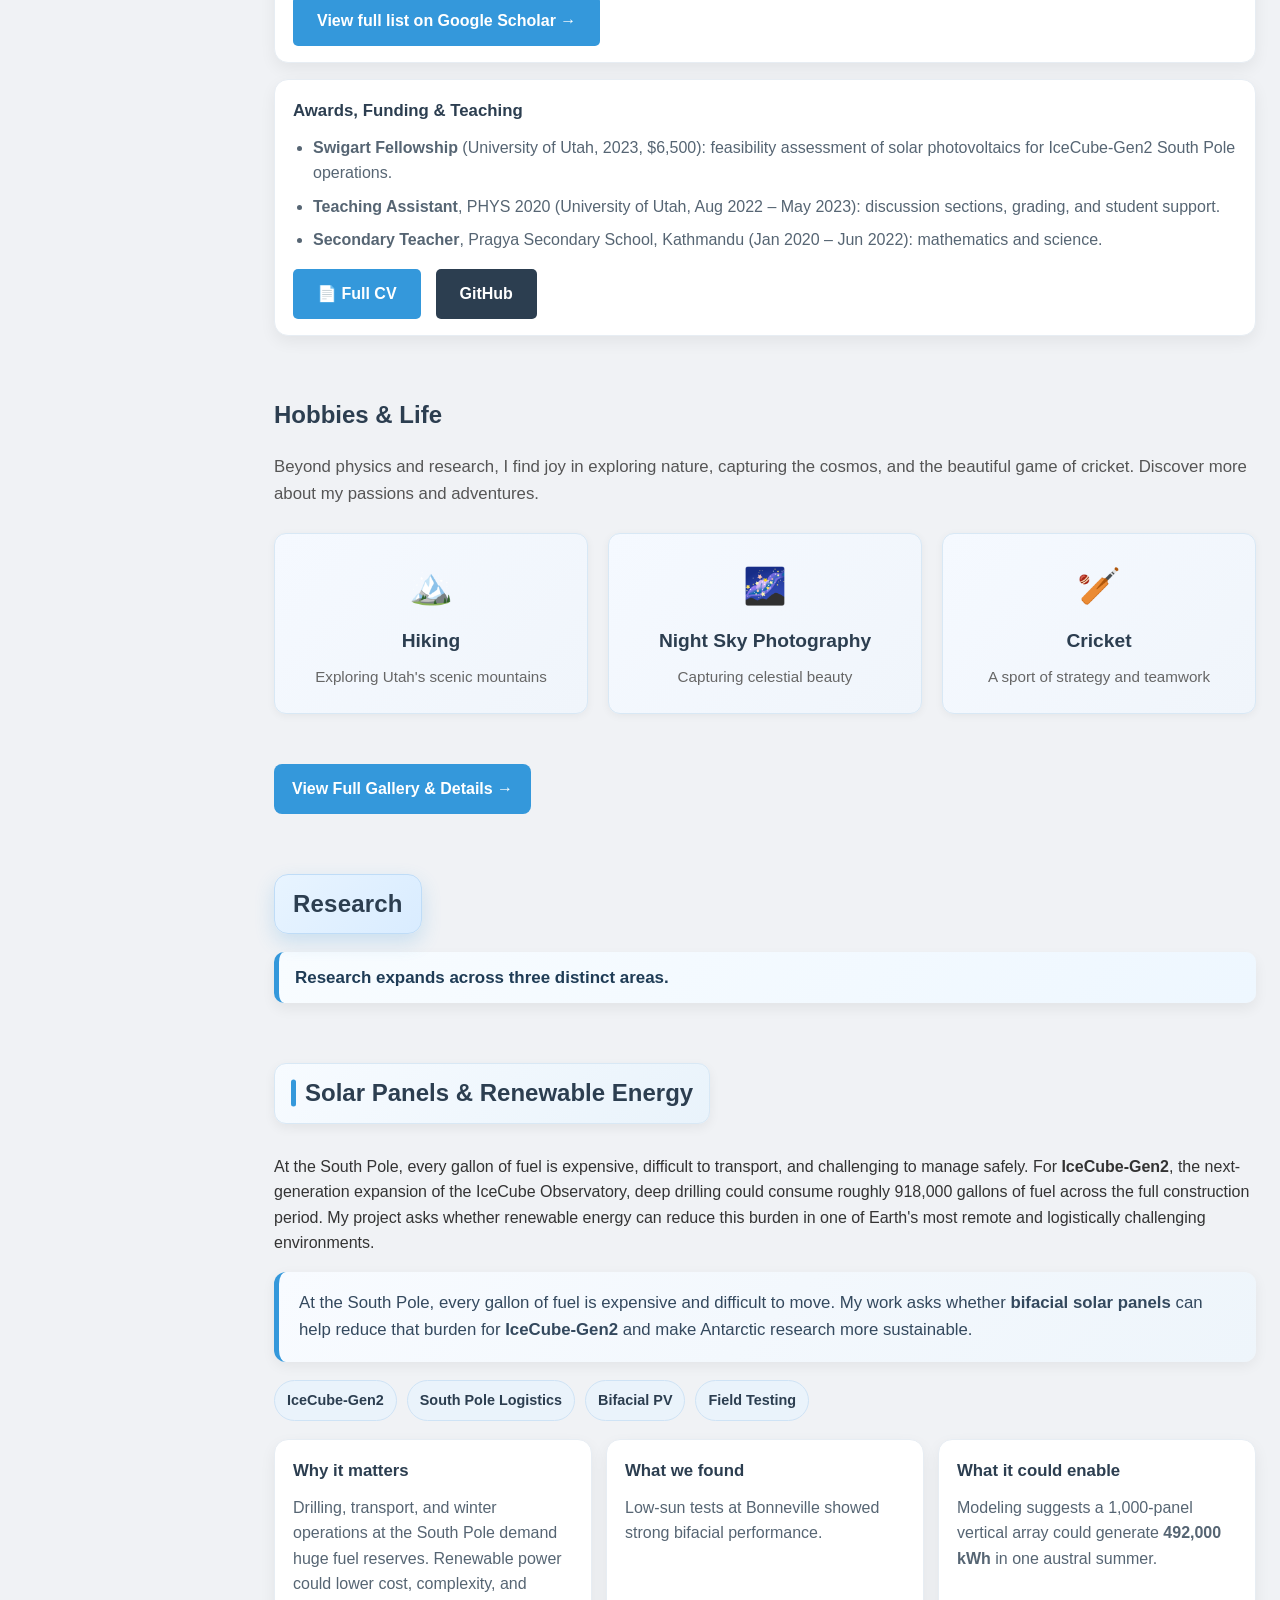
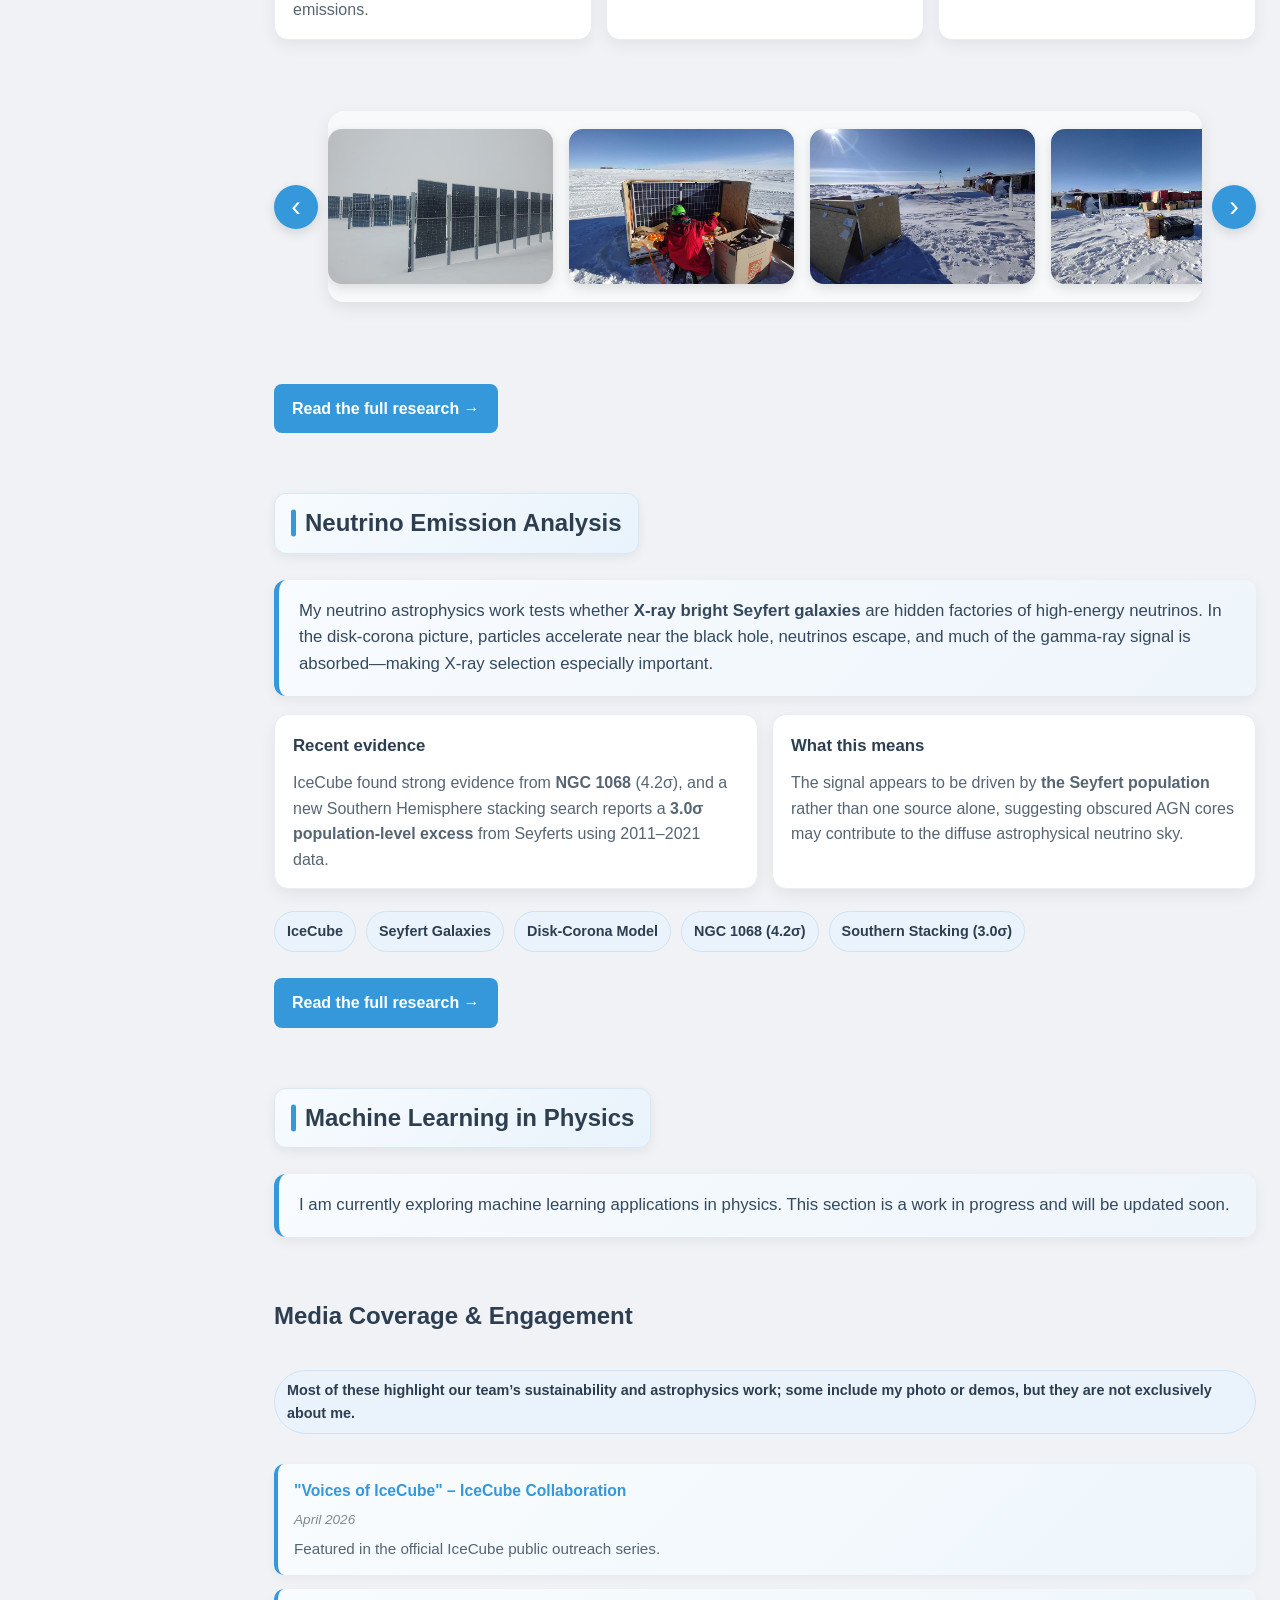
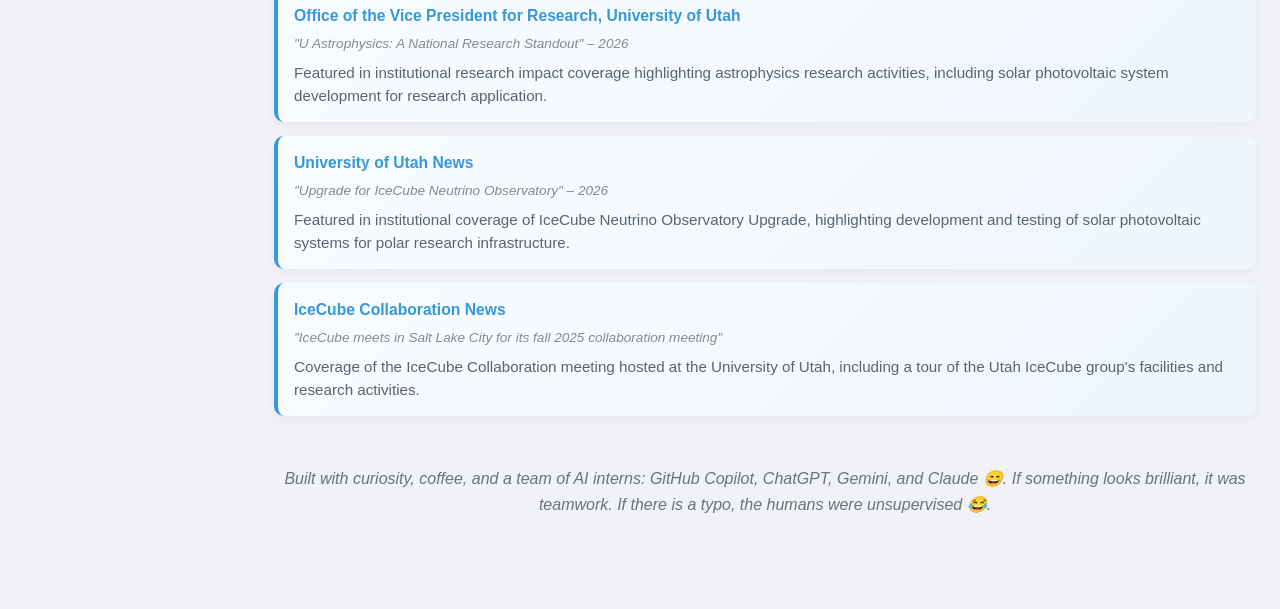
==== commit 0c3f29d9: "few edits on the pages" ====
--- a/index.html
+++ b/index.html
@@ -79,7 +79,7 @@
                             where I began my journey in research. I'm passionate about <strong>data analysis, machine learning, 
                                 and simulations</strong> to solve complex physics problems, from cosmic mysteries to real-world sustainability challenges.</p>
                         <div class="about-links">
-                            <a href="documents/cv.pdf" target="_blank" class="cv-link">📄 My CV</a>
+                            <a href="documents/cv1.pdf" target="_blank" class="cv-link">📄 My CV</a>
                         </div>
                     </div>
                 </div>
@@ -146,7 +146,7 @@
                             <li><strong>Secondary Teacher</strong>, Pragya Secondary School, Kathmandu (Jan 2020 – Jun 2022): mathematics and science.</li>
                         </ul>
                         <div class="about-links" style="margin-top: 16px;">
-                            <a href="documents/cv.pdf" target="_blank" class="cv-link">📄 Full CV</a>
+                            <a href="documents/cv1.pdf" target="_blank" class="cv-link">📄 Full CV</a>
                             <a href="https://github.com/mkhanalgit" target="_blank" class="github-link"> GitHub</a>
                         </div>
                     </div>
@@ -285,24 +285,25 @@
 
             <section id="media-coverage" class="content-section">
                 <h2>Media Coverage & Engagement</h2>
+                <p class="research-pill">Most of these highlight our team’s sustainability and astrophysics work; some include my photo or demos, but they are not exclusively about me.</p>
                 <div class="media-coverage-list">
                     <div class="media-item">
-                        <h4><a href="https://icecube.wisc.edu" target="_blank" rel="noopener noreferrer">"Voices of IceCube" – IceCube Collaboration</a></h4>
+                        <h4><a href="https://icecube.wisc.edu/outreach/voices-of-icecube/" target="_blank" rel="noopener noreferrer">"Voices of IceCube" – IceCube Collaboration</a></h4>
                         <p class="media-meta">April 2026</p>
                         <p>Featured in the official IceCube public outreach series.</p>
                     </div>
                     <div class="media-item">
-                        <h4><a href="https://research.utah.edu" target="_blank" rel="noopener noreferrer">Office of the Vice President for Research, University of Utah</a></h4>
+                        <h4><a href="https://www.research.utah.edu/research-impact/u-astrophysics-a-national-research-standout/" target="_blank" rel="noopener noreferrer">Office of the Vice President for Research, University of Utah</a></h4>
                         <p class="media-meta">"U Astrophysics: A National Research Standout" – 2026</p>
                         <p>Featured in institutional research impact coverage highlighting astrophysics research activities, including solar photovoltaic system development for research application.</p>
                     </div>
                     <div class="media-item">
-                        <h4><a href="https://news.utah.edu" target="_blank" rel="noopener noreferrer">University of Utah News</a></h4>
+                        <h4><a href="https://science.utah.edu/faculty/faculty-research/upgrade-neutrino-observatory/" target="_blank" rel="noopener noreferrer">University of Utah News</a></h4>
                         <p class="media-meta">"Upgrade for IceCube Neutrino Observatory" – 2026</p>
                         <p>Featured in institutional coverage of IceCube Neutrino Observatory Upgrade, highlighting development and testing of solar photovoltaic systems for polar research infrastructure.</p>
                     </div>
                     <div class="media-item">
-                        <h4><a href="https://icecube.wisc.edu" target="_blank" rel="noopener noreferrer">IceCube Collaboration News</a></h4>
+                        <h4><a href="https://icecube.wisc.edu/news/collaboration/2025/10/icecube-meets-in-salt-lake-city-for-its-fall-2025-collaboration-meeting/" target="_blank" rel="noopener noreferrer">IceCube Collaboration News</a></h4>
                         <p class="media-meta">"IceCube meets in Salt Lake City for its fall 2025 collaboration meeting"</p>
                         <p>Coverage of the IceCube Collaboration meeting hosted at the University of Utah, including a tour of the Utah IceCube group's facilities and research activities.</p>
                     </div>
--- a/style.css
+++ b/style.css
@@ -793,14 +793,14 @@
 .contact-logos {
     display: flex;
     justify-content: center; /* Center the logos horizontally */
-    flex-wrap: wrap;
-    gap: 10px;
+    flex-wrap: nowrap;
+    gap: 6px;
     width: 100%; /* Explicitly set this to ensure centering works */
     margin-bottom: 10px;
 }
 
 .contact-logos img {
-    height: 38px;
+    height: 32px;
     width: auto;
     margin-bottom: 0;
     transition: transform 0.2s ease, filter 0.2s ease;
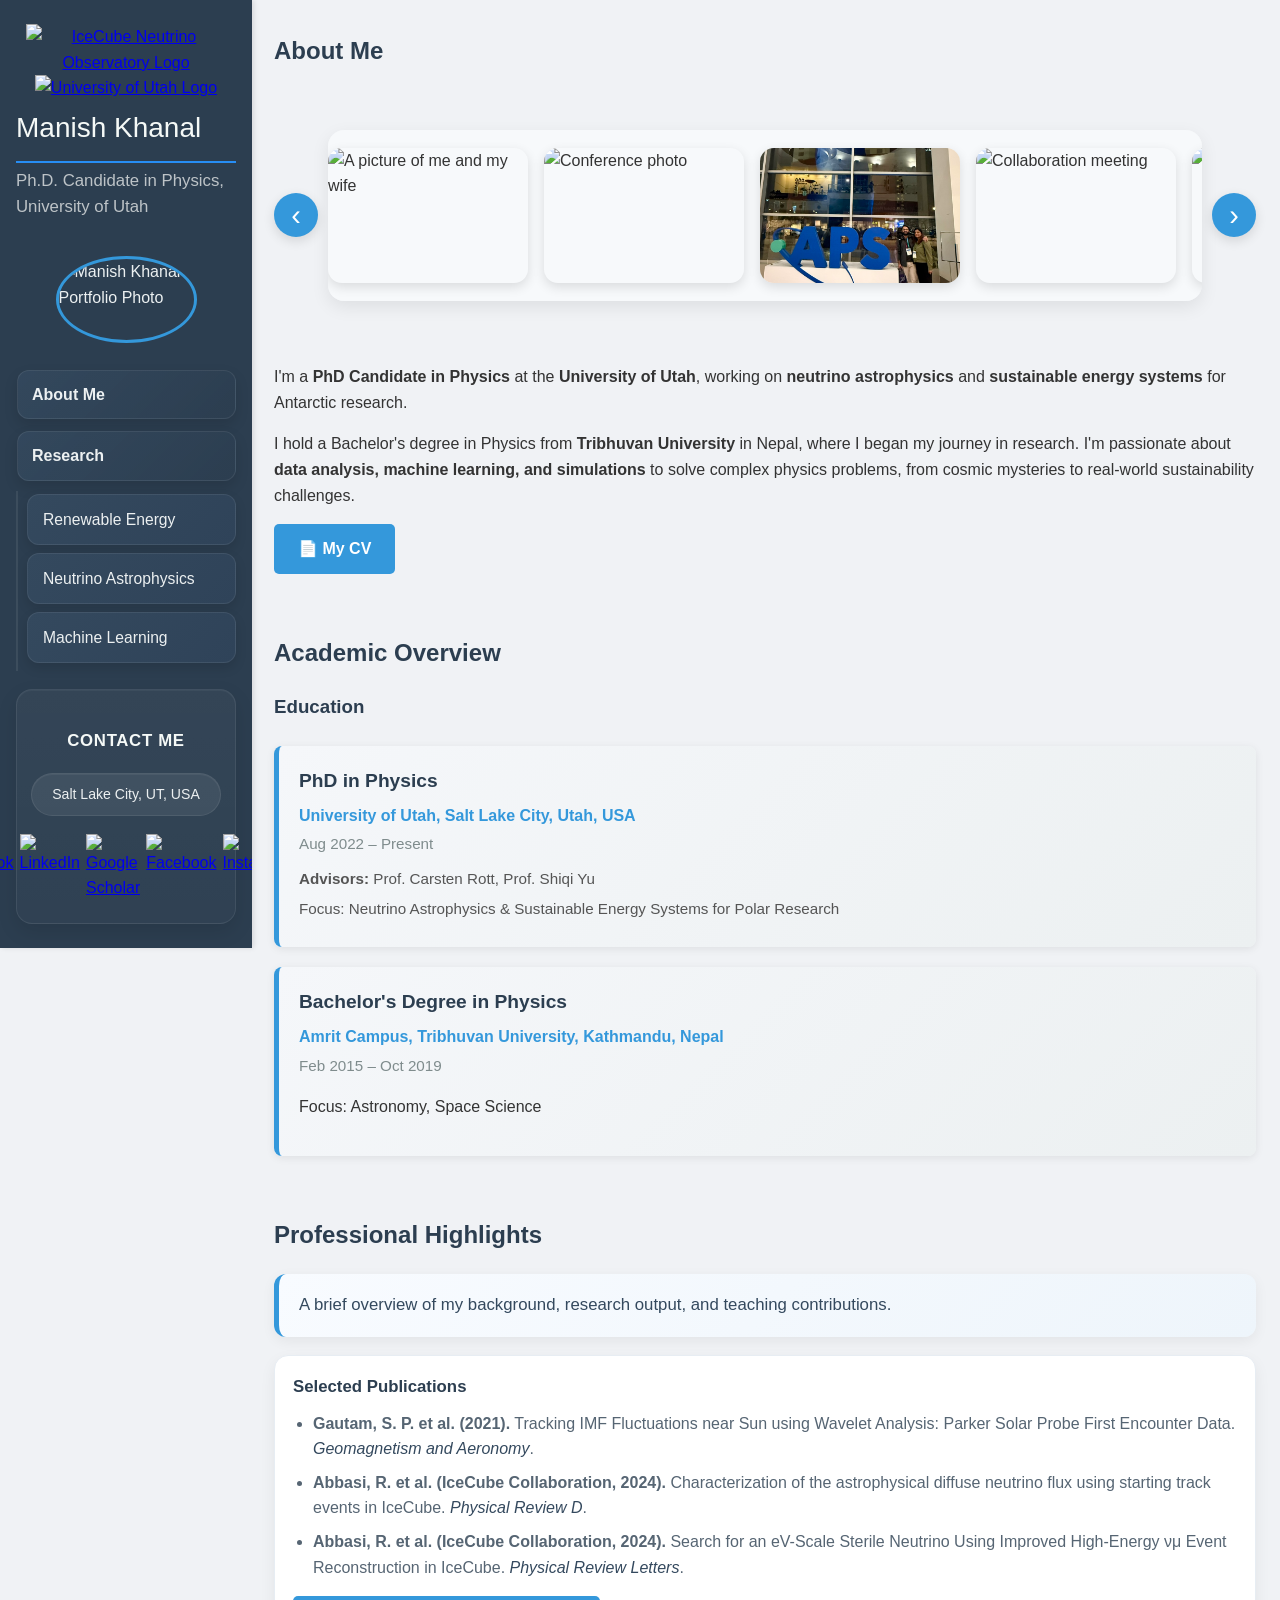
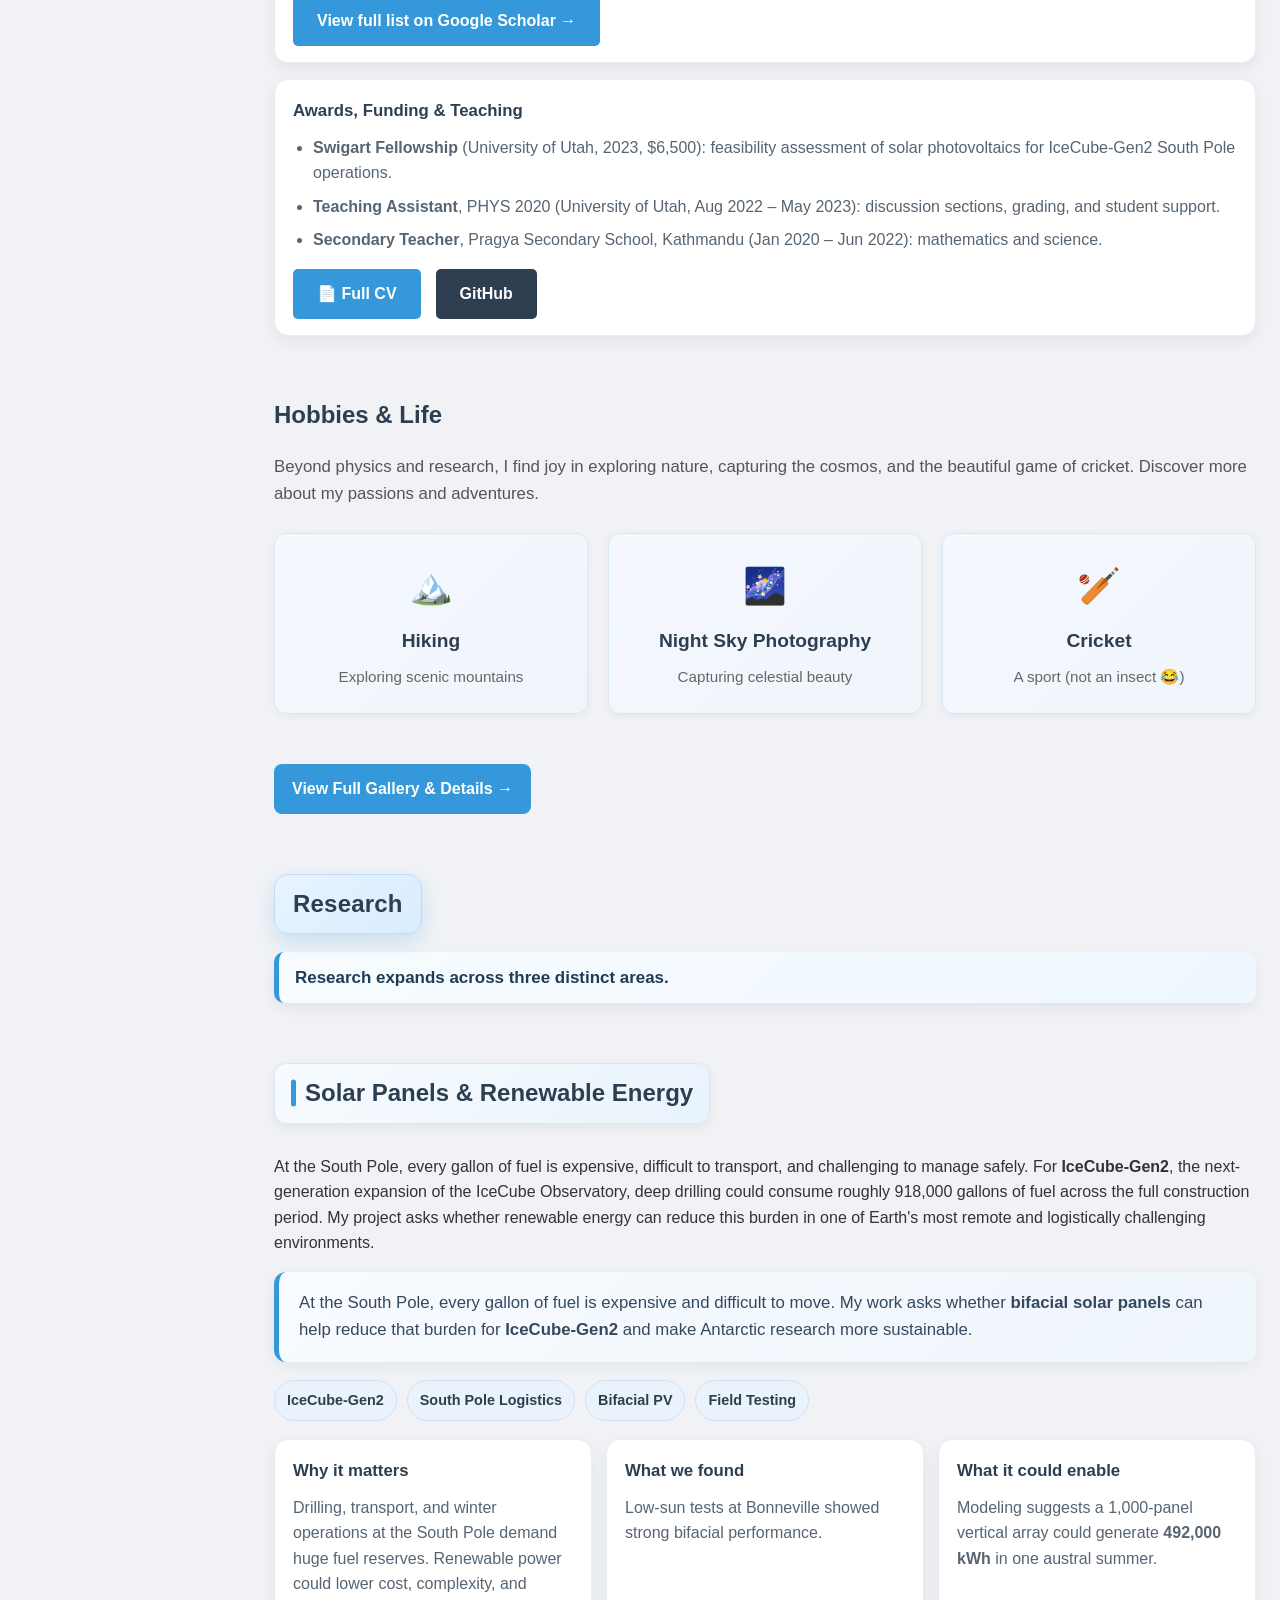
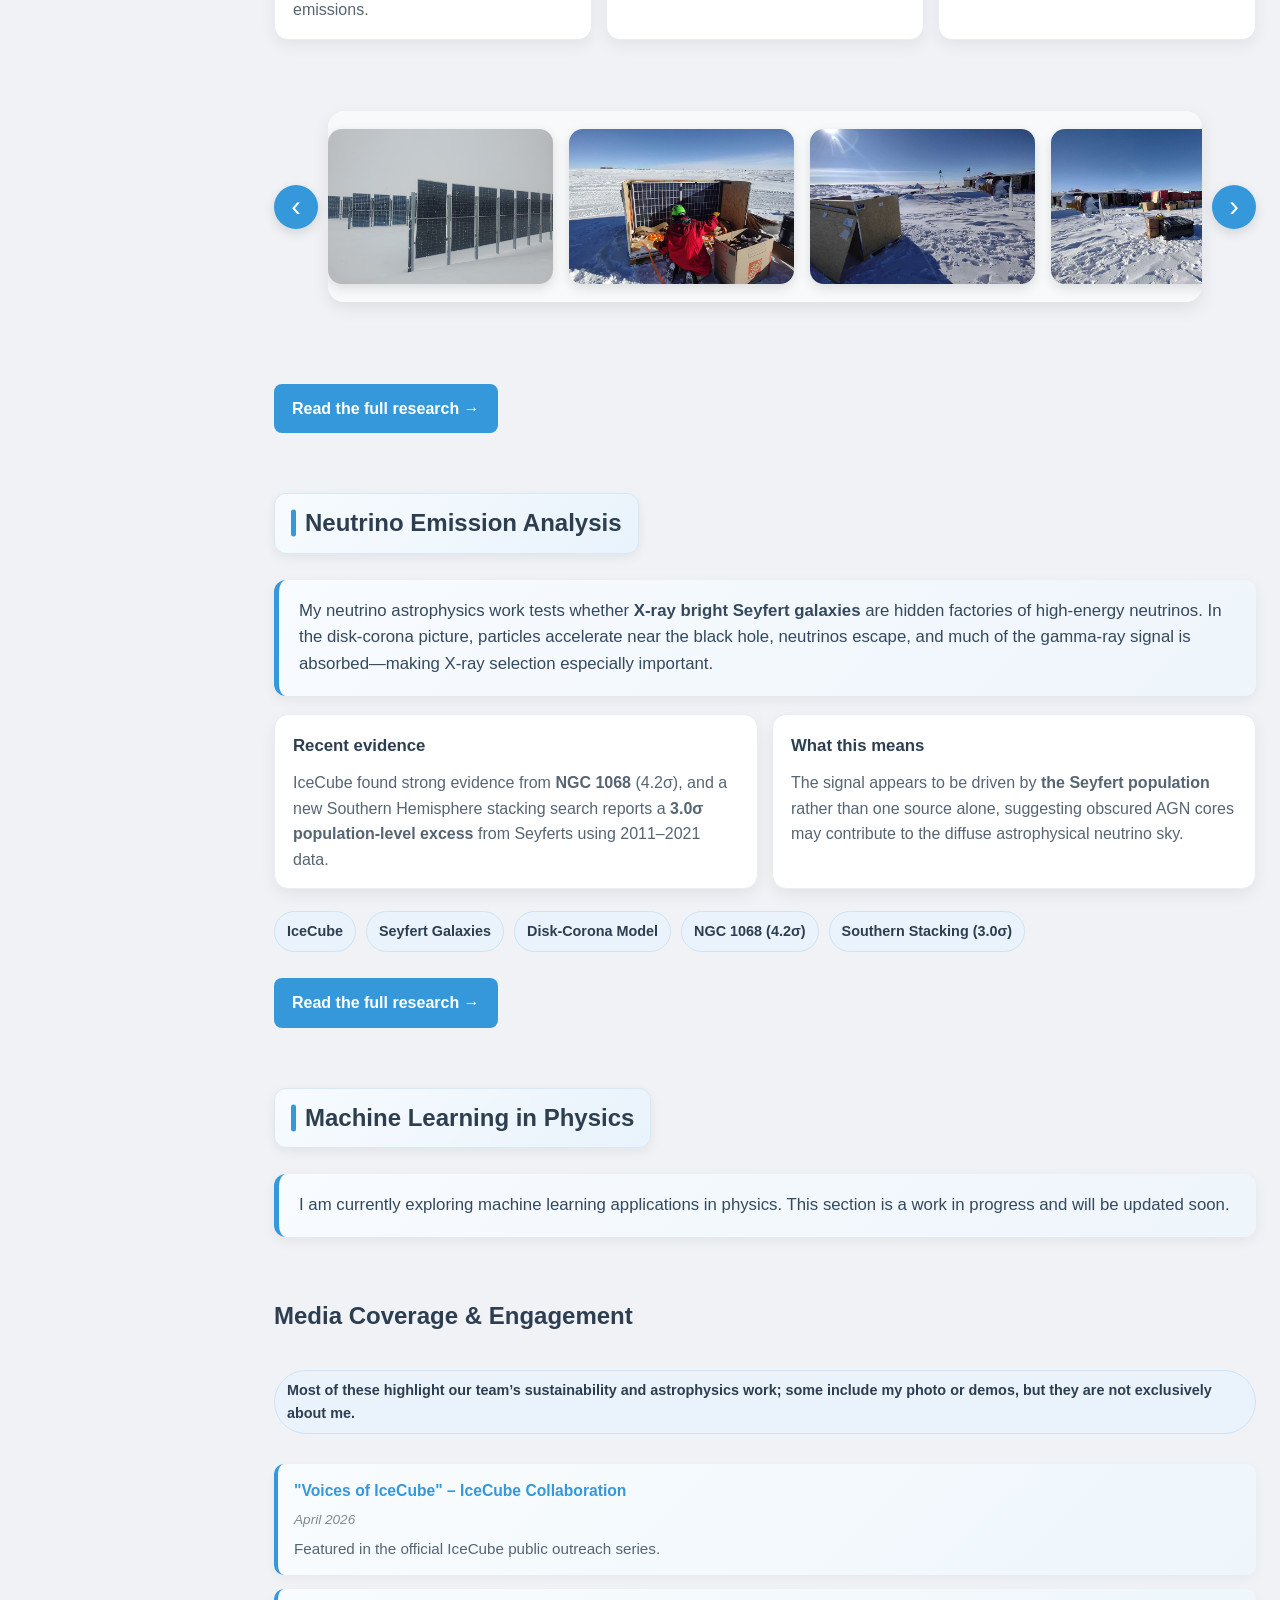
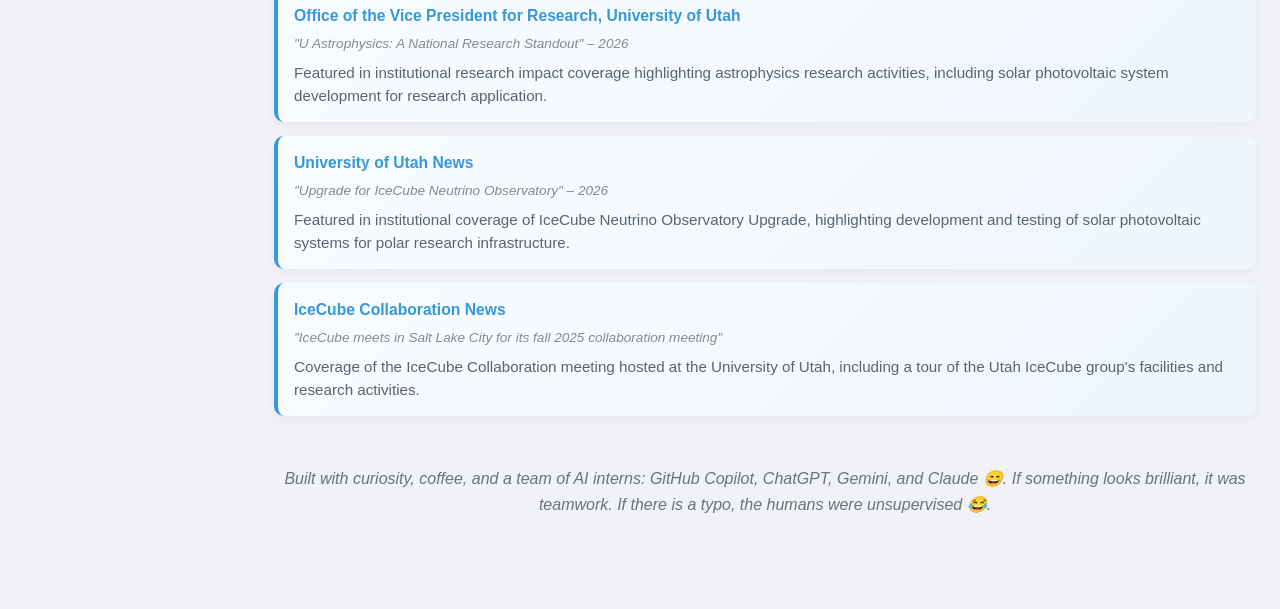
==== commit caf28b8f: "small change" ====
--- a/index.html
+++ b/index.html
@@ -161,7 +161,7 @@
                     <div class="hobby-preview-card">
                         <div class="hobby-preview-icon">🏔️</div>
                         <h4>Hiking</h4>
-                        <p>Exploring Utah's scenic mountains</p>
+                        <p>Exploring scenic mountains</p>
                     </div>
                     <div class="hobby-preview-card">
                         <div class="hobby-preview-icon">🌌</div>
@@ -171,7 +171,7 @@
                     <div class="hobby-preview-card">
                         <div class="hobby-preview-icon">🏏</div>
                         <h4>Cricket</h4>
-                        <p>A sport of strategy and teamwork</p>
+                        <p>A sport (not an insect 😂)</p>
                     </div>
                 </div>
 
